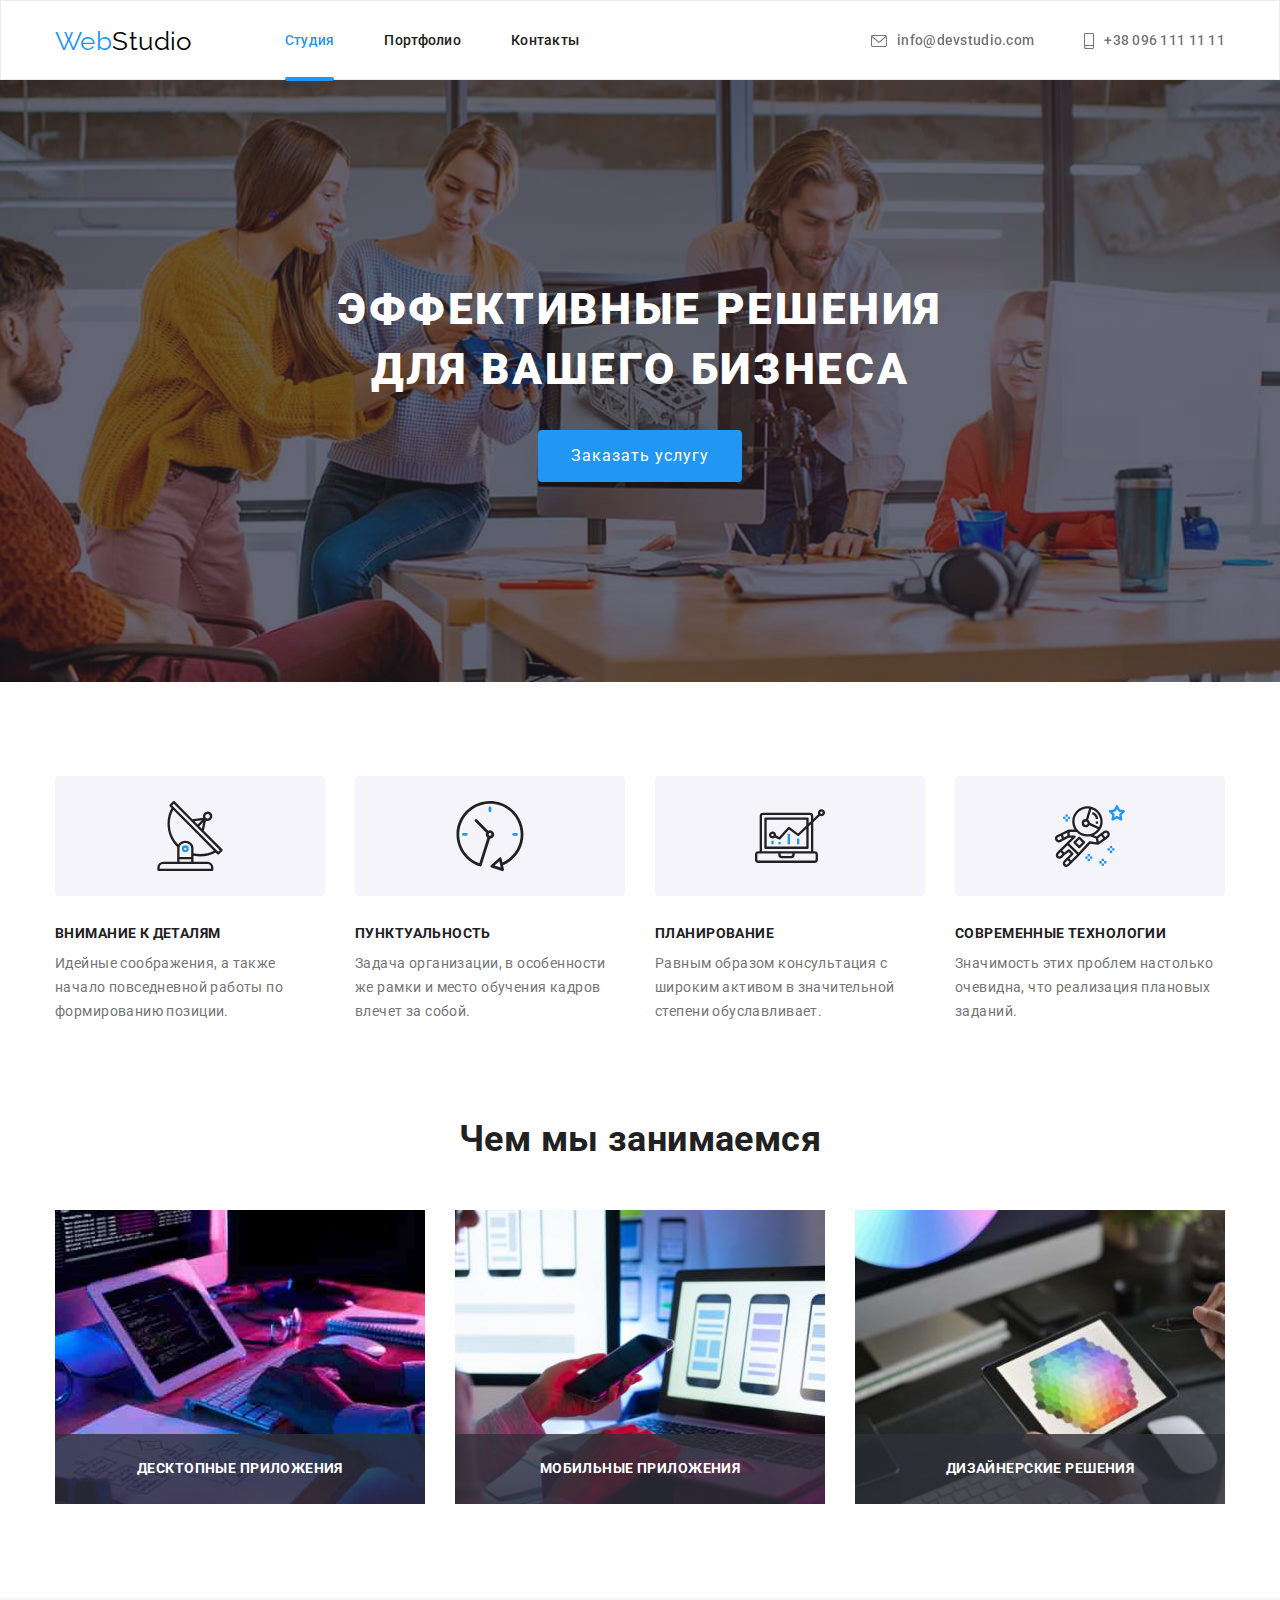
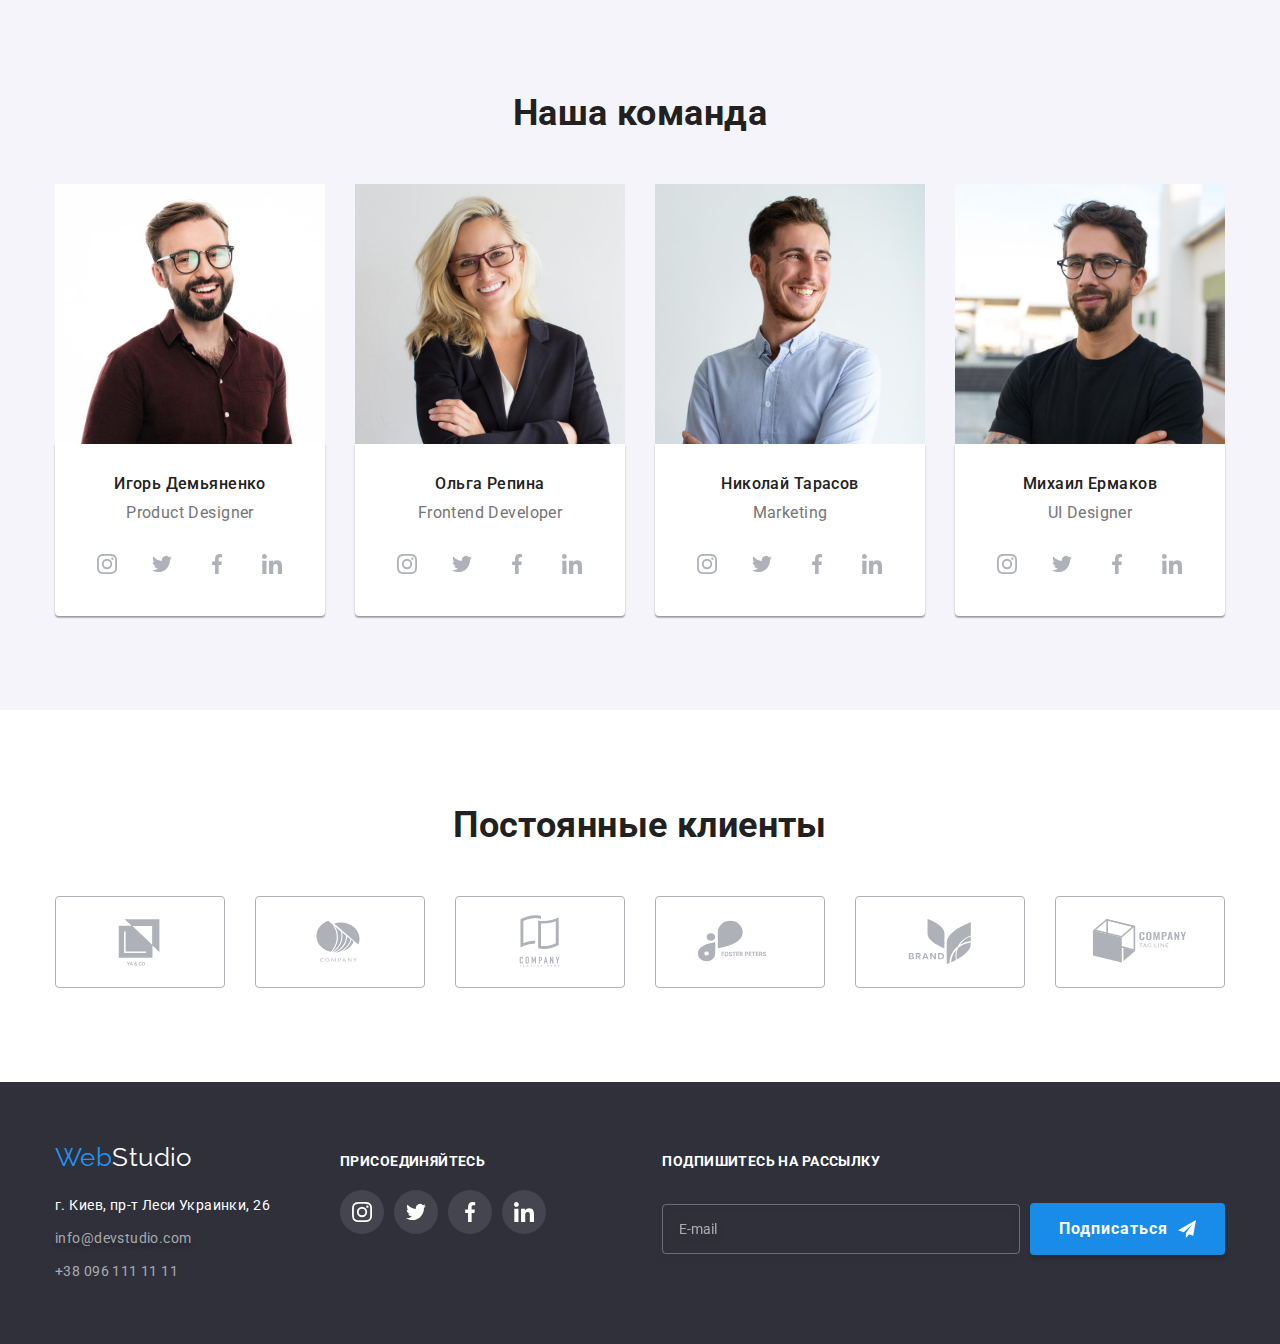
==== index.html @ f0fca298 "Add_project" ====
<!DOCTYPE html>
<html lang="ru">
<head>
  <meta charset="UTF-8">
  <meta http-equiv="X-UA-Compatible" content="IE=edge">
  <meta name="viewport" content="width=device-width, initial-scale=1.0">
  <title>WebStudio</title>
  <link rel="preconnect" href="https://fonts.gstatic.com">
  <link href="https://fonts.googleapis.com/css2?family=Raleway:wght@700&family=Roboto:wght@400;500;700;900&display=swap"
    rel="stylesheet">
  <link rel="stylesheet" href="https://cdnjs.cloudflare.com/ajax/libs/modern-normalize/1.0.0/modern-normalize.min.css">
  <link rel="stylesheet" href="./css/styles.css">
</head>
<body>
  <header class="header">
    <div class="container nav">
      <nav class="main-nav">
        <a href="./index.html" class="logo part-one" lang="en">Web<span class="logo part-two">Studio</span></a>
        <ul class="site-nav">
          <li class="item"><a href="./index.html" class="link current">Студия</a></li>
          <li class="item"><a href="./portfolio.html" class="link">Портфолио</a></li>
          <li class="item"><a href="" class="link">Контакты</a></li>  
        </ul>
      </nav>
      <ul class="contact-header">
        <li class="item"><a href="mailto:info@devstudio.com" class="link " lang="en"><svg class="svg-email">
          <use href="./images/icon.svg#icon-envelope"></use>
        </svg> info@devstudio.com</a></li>
        <li class="item"><a href="tel:+380961111111" class="link "> <svg class="svg-tell">
          <use href="./images/icon.svg#icon-smartphone"></use>
        </svg>+38 096 111 11 11</a></li>
      </ul>
    </div>
  </header>
  <main>
    <!--Banner-->
    <section class="banner">
      <h1 class="banner-title">Эффективные решения <br> для вашего бизнеса</h1>
      <button class="buttun primary" data-modal-open type="button"> Заказать услугу </button>
    </section>
    <div class="backdrop is-hidden" data-modal>
      <div class="modal">
        <button class="buttun close" data-modal-close>
          <span class="hide">Закрыть</span>
          <svg class="svg-buttun">
            <use href="./images/icon.svg#icon-close-black"></use>
          </svg>
        </button>

        <form class="form js-speaker-form">
          <b class="form-title">Оставьте свои данные, мы вам перезвоним</b>
          <label class="form-field" >
            <span class="text-lable">Имя</span>
            <input type="text" name="name" required minlength="2">
            <svg class="svg-human">
              <use href="./images/icon.svg#icon-human-modal"></use>
            </svg>               
          </label>
          <label class="form-field">
            <span class="text-lable">Телефон</span>
            <input type="tel" name="tel" required pattern="[0-9]{3}-[0-9]{3}-[0-9]{2}-[0-9]{2}" title="067-000-00-00" >
            <svg class="svg-phone">
              <use href="./images/icon.svg#icon-phone-modal"></use>
            </svg>             
          </label>
          <label class="form-field">
            <span class="text-lable">Почта</span> 
            <input type="email" name="email" required>
            <svg class="svg-mail">
              <use href="./images/icon.svg#icon-mail-modal"></use>
            </svg>            
          </label>
          <label class="form-field ">
            <span class="text-lable">Комментарий</span> 
            <textarea name="feedback" placeholder="Введите текст"></textarea>          
          </label>
          <label class="checkbox-agreement-conditions" >
            <input class="checkbox" type="checkbox" name="agreement-conditions" value="I agree" required>
            <svg class="icon-check">
              <use href="./images/icon.svg#icon-check"></use>
            </svg>
            <span class="text">Соглашаюсь с рассылкой и принимаю <a href="" class="checkbox-link">Условия договора</a></span> 
            
          </label>
  

          <button class="buttun submit" type="submit">Отправить</button>
        </form>
      </div>
    </div>
    <!--particular qualities-->
    <section class="section">
      <div class="container">
        <h2 class="section-title hide"> Особенности </h2>
        <ul class="qualities-list">
          <li class="item">
            <div class="icon-svg"><svg class="svg-qualities">
              <use href="./images/icon.svg#icon-antenna"></use>
              </svg>
            </div>
            <h3 class="title">Внимание к деталям</h3>
            <p> Идейные соображения, а также начало повседневной работы по формированию позиции.</p>
          </li> 
          <li class="item">
            <div class="icon-svg">
              <svg class="svg-qualities">
              <use href="./images/icon.svg#icon-clock"></use>
              </svg>
            </div>
            <h3 class="title">Пунктуальность</h3>
            <p> Задача организации, в особенности же рамки и место обучения кадров влечет за собой.</p>
          </li>
          <li class="item">
            <div class="icon-svg">
              <svg class="svg-qualities">
              <use href="./images/icon.svg#icon-diagram"></use>
              </svg>
            </div>
            <h3 class="title">Планирование</h3>
            <p> Равным образом консультация с широким активом в значительной степени обуславливает.</p>
          </li>
          <li class="item">
            <div class="icon-svg">
              <svg class="svg-qualities">
              <use href="./images/icon.svg#icon-astronaut"></use>
              </svg>
            </div>
            <h3 class="title">Современные технологии</h3>
            <p> Значимость этих проблем настолько очевидна, что реализация плановых заданий.</p>
          </li>
        </ul> 
      </div>
    </section>
    <!--What are we doing-->
    <section class="section doing">
      <div class="container">
        <h2 class="section-title">Чем мы занимаемся</h2>
        <ul class="doing-list">
          <li class="item"> 
            <div class="product-thumb">
              <img class="card-image no-gap" src="./images/leptop.jpg" alt="ноутбук" width="370" height="294"> 
              <div class="box">
                <h3 class="title">Десктопные приложения</h3>
              </div>              
            </div>
          </li>
          <li class="item">
            <div class="product-thumb">
              <img class="card-image no-gap" src="./images/phone.jpg" alt="телефон" width="370" height="294">
              <div class="box">
                <h3 class="title">Мобильные приложения</h3>
              </div>              
            </div>
          </li>
          <li class="item">
            <div class="product-thumb">
              <img class="card-image no-gap" src="./images/tablet.jpg" alt="планшет" width="370" height="294">
              <div class="box">
                <h3 class="title">Дизайнерские решения</h3>
              </div>               
            </div>
          </li>
        </ul>
      </div>
    </section>
    <!--Team-->
    <section class="section team">
      <div class="container">
        <h2 class="section-title">Наша команда</h2>
        <ul class="team-list">
          <li class="item">
            <img class="card-image no-gap" src="./images/product.jpg" alt="Дизайнер_продуктов" width="270" height="260" >
            <div class="content-team">
              <h3 class="title name">Игорь Демьяненко</h3>  
              <p class="text" lang="en"> Product Designer </p>
              <ul class="social-network-list">
                <li class="item"><a href="" class="link-instagram" target="_blank" rel="noreferrer noopener"><svg
                      class="svg-social-network">
                      <use href="./images/icon.svg#icon-instagram"></use>
                    </svg><span class="hide" lang="en">Instagram</span></a></li>
                <li class="item"><a href="" class="link-twitter" target="_blank" rel="noreferrer noopener"><svg
                      class="svg-social-network">
                      <use href="./images/icon.svg#icon-twitter"></use>
                    </svg> <span class="hide" lang="en">Twitter</span></a></li>
                <li class="item"><a href="" class="link-facebook" target="_blank" rel="noreferrer noopener"><svg
                      class="svg-social-network">
                      <use href="./images/icon.svg#icon-facebook"></use>
                    </svg> <span class="hide" lang="en">Facebook</span></a></li>
                <li class="item"><a href="" class="link-linkedin" target="_blank" rel="noreferrer noopener"><svg
                      class="svg-social-network">
                      <use href="./images/icon.svg#icon-linkedin"></use>
                    </svg> <span class="hide" lang="en">Linkedin</span></a></li>
              </ul>
            </div>
          
          </li>
          <li class="item">
            <img class="card-image no-gap" src="./images/frontend.jpg" alt="Фронтенд-разработчик" width="270" height="260">
            <div class="content-team">
              <h3 class="title name">Ольга Репина</h3>
              <p class="text" lang="en"> Frontend Developer </p>
              <ul class="social-network-list">
                <li class="item"><a href="" class="link-instagram" target="_blank" rel="noreferrer noopener"><svg
                      class="svg-social-network">
                      <use href="./images/icon.svg#icon-instagram"></use>
                    </svg><span class="hide" lang="en">Instagram</span></a></li>
                <li class="item"><a href="" class="link-twitter" target="_blank" rel="noreferrer noopener"><svg
                      class="svg-social-network">
                      <use href="./images/icon.svg#icon-twitter"></use>
                    </svg> <span class="hide" lang="en">Twitter</span></a></li>
                <li class="item"><a href="" class="link-facebook" target="_blank" rel="noreferrer noopener"><svg
                      class="svg-social-network">
                      <use href="./images/icon.svg#icon-facebook"></use>
                    </svg> <span class="hide" lang="en">Facebook</span></a></li>
                <li class="item"><a href="" class="link-linkedin" target="_blank" rel="noreferrer noopener"><svg
                      class="svg-social-network">
                      <use href="./images/icon.svg#icon-linkedin"></use>
                    </svg> <span class="hide" lang="en">Linkedin</span></a></li>
              </ul>
            </div>
          </li>
          <li class="item">
            <img class="card-image no-gap" src="./images/marketing.jpg" alt="Маркетолог" width="270" height="260">
            <div class="content-team">
              <h3 class="title name">Николай Тарасов</h3>
              <p class="text" lang="en"> Marketing </p>
              <ul class="social-network-list">
                <li class="item"><a href="" class="link-instagram" target="_blank" rel="noreferrer noopener"><svg
                      class="svg-social-network">
                      <use href="./images/icon.svg#icon-instagram"></use>
                    </svg><span class="hide" lang="en">Instagram</span></a></li>
                <li class="item"><a href="" class="link-twitter" target="_blank" rel="noreferrer noopener"><svg
                      class="svg-social-network">
                      <use href="./images/icon.svg#icon-twitter"></use>
                    </svg> <span class="hide" lang="en">Twitter</span></a></li>
                <li class="item"><a href="" class="link-facebook" target="_blank" rel="noreferrer noopener"><svg
                      class="svg-social-network">
                      <use href="./images/icon.svg#icon-facebook"></use>
                    </svg> <span class="hide" lang="en">Facebook</span></a></li>
                <li class="item"><a href="" class="link-linkedin" target="_blank" rel="noreferrer noopener"><svg
                      class="svg-social-network">
                      <use href="./images/icon.svg#icon-linkedin"></use>
                    </svg> <span class="hide" lang="en">Linkedin</span></a></li>
              </ul>
            </div>
          </li>
          <li class="item">
            <img class="card-image no-gap" src="./images/designer.jpg" alt="Дизайнер_пользовательского_интерфейса" width="270" height="260">
            <div class="content-team">
              <h3 class="title name">Михаил Ермаков</h3>
              <p class="text" lang="en"> UI Designer </p>
              <ul class="social-network-list">
                <li class="item"><a href="" class="link-instagram" target="_blank" rel="noreferrer noopener"><svg
                      class="svg-social-network">
                      <use href="./images/icon.svg#icon-instagram"></use>
                    </svg><span class="hide" lang="en">Instagram</span></a></li>
                <li class="item"><a href="" class="link-twitter" target="_blank" rel="noreferrer noopener"><svg
                      class="svg-social-network">
                      <use href="./images/icon.svg#icon-twitter"></use>
                    </svg> <span class="hide" lang="en">Twitter</span></a></li>
                <li class="item"><a href="" class="link-facebook" target="_blank" rel="noreferrer noopener"><svg
                      class="svg-social-network">
                      <use href="./images/icon.svg#icon-facebook"></use>
                    </svg> <span class="hide" lang="en">Facebook</span></a></li>
                <li class="item"><a href="" class="link-linkedin" target="_blank" rel="noreferrer noopener"><svg
                      class="svg-social-network">
                      <use href="./images/icon.svg#icon-linkedin"></use>
                    </svg> <span class="hide" lang="en">Linkedin</span></a></li>
              </ul>
            </div>
          </li>
        </ul>
      </div>
    </section>
    <!--Regular customers-->
    <section class="regular-customers">
      <div class="container">
        <h2 class="section-title">Постоянные клиенты</h2>
        <ul class="regular-customers-list">
          <li class="item"><a href="" class="link-company"><svg class="svg-company" >
            <use href="./images/icon.svg#icon-yaco">
            </use></svg></a></li>
          <li class="item"><a href="" class="link-company"><svg class="svg-company">
            <use href="./images/icon.svg#icon-company"></use>
          </svg></a></li>
          <li class="item"><a href="" class="link-company"><svg class="svg-company">
            <use href="./images/icon.svg#icon-company_tag_line_here"></use>
          </svg></a></li>
          <li class="item"><a href="" class="link-company"><svg class="svg-company">
            <use href="./images/icon.svg#icon-foster_peters"></use>
          </svg></a></li>
          <li class="item"><a href="" class="link-company"><svg class="svg-company">
            <use href="./images/icon.svg#icon-brand"></use>
          </svg></a></li>
          <li class="item"><a href="" class="link-company"><svg class="svg-company">
            <use href="./images/icon.svg#icon-company_tag_line"></use>
          </svg></a></li>
        </ul>
      </div>
    </section>
  </main>
  <footer>
    <div class="container footer">
      <div>
        <a href="./index.html" class="logo part-one footer" lang="en">Web<span class="logo part-three">Studio</span></a>
        <address class="address">
          <p class="location">г. Киев, пр-т Леси Украинки, 26</p>
          <ul class="contact-footer">
            <li class="item"><a href="mailto:info@devstudio.com" class="link mail" lang="en">info@devstudio.com</a></li>
            <li class="item"><a href="tel:+380961111111" class="link">+38 096 111 11 11</a></li>
          </ul>
        </address>
      </div>
      <div class="social-network-footer">
        <h2 class="social-titel">Присоединяйтесь</h2>
        <ul class="social-network-list">
          <li class="item"><a href="" class="link-instagram" target="_blank" rel="noreferrer noopener"><svg
                class="svg-social-network">
                <use href="./images/icon.svg#icon-instagram"></use>
              </svg><span class="hide" lang="en">Instagram</span></a></li>
          <li class="item"><a href="" class="link-twitter" target="_blank" rel="noreferrer noopener"><svg
                class="svg-social-network">
                <use href="./images/icon.svg#icon-twitter"></use>
              </svg> <span class="hide" lang="en">Twitter</span></a></li>
          <li class="item"><a href="" class="link-facebook" target="_blank" rel="noreferrer noopener"><svg
                class="svg-social-network">
                <use href="./images/icon.svg#icon-facebook"></use>
              </svg> <span class="hide" lang="en">Facebook</span></a></li>
          <li class="item"><a href="" class="link-linkedin" target="_blank" rel="noreferrer noopener"><svg
                class="svg-social-network">
                <use href="./images/icon.svg#icon-linkedin"></use>
              </svg> <span class="hide" lang="en">Linkedin</span></a></li>
        </ul>
      </div>
      <form class="form-footer js-speaker-form">
        <b class="form-text">Подпишитесь на рассылку</b>
        <div class="grup">
          <label class="form-field">
            <input type="email" name="email" placeholder="E-mail" required>
          </label>
          <button class="buttun submit" type="submit">Подписаться
            <svg class="svg-send">
              <use href="./images/icon.svg#icon-send"></use>
            </svg>
          </button>
        </div>
      </form>
      
    </div>
  </footer>
  <!--Auto height header -->
  <script>
    const { height : HeaderHeight } = document
     .querySelector(".header")
     .getBoundingClientRect();
    
    document.body.style.paddingTop= `${HeaderHeight}px`;
      
  </script>
  <script src="./js/modal.js"></script>
  <script>
    (() => {
      document.querySelectorAll('.js-speaker-form').forEach(elem =>
        elem.addEventListener('submit', e => {
          e.preventDefault();
          new FormData(e.currentTarget).forEach((value, name) =>
            console.log(`${name}: ${value}`),
          );
        }),
      );
    })();
  </script>
</body>
</html>
---- css/styles.css ----
/* Цвет основного текста #757575 */
/* Вторичный цвет текста #212121 */
/* Вторичный цвет футера текста #FFFFFF*/
/* Цвет логотипа  #2196F3 ,#000000*/
/* Акцент #2196F3 */
/* Основной цвет фона #757575 */
/* Вторичный цвет фона #F5F4FA */
/* Цвет фона банер и футер #2F303A */

:root {
  --primary-text-color: #757575;
  --tiile-text-color: #212121;
  --accent-color: #2196f3;
  --accent-secondary-color: #188ce8;
  --primary-background-color: #ffffff;
  --secondary-background-color: #2f303a;
  --third-background-color: #f5f4fa;
  --logo-color: #000000;
  --contact-text-footer-color: rgba(255, 255, 255, 0.6);
}

body {
  margin: 0;
  background-color: var(--primary-background-color);
  color: var(--primary-text-color);
  font-family: Roboto, sans-serif;
  font-size: 14px;
  line-height: 1.71;
  letter-spacing: 0.03em;
}
/*========Reset==========*/
ul {
  margin: 0;
  padding: 0;
  list-style: none;
}

h1,
h2,
h3,
p {
  margin-top: 0;
  margin-bottom: 0;
}
h1,
h2,
h3 {
  font-size: 14px;
}

/*=======End Reset=======*/
/*======Global class======*/
.container {
  margin-left: auto;
  margin-right: auto;
  padding-left: 15px;
  padding-right: 15px;
  width: 1200px;
}
.title {
  margin-bottom: 10px;
}
.section {
  padding-top: 94px;
  padding-bottom: 94px;
}
.hide-banner,
.section-title.hide,
.social-network-list .hide,
.backdrop .hide {
  position: absolute;
  width: 1px;
  height: 1px;
  margin: -1px;
  border: 0;
  padding: 0;
  white-space: nowrap;
  clip-path: inset(100%);
  clip: rect(0 0 0 0);
  overflow: hidden;
}

/*======buttun==========*/
.buttun {
  cursor: pointer;
  font-size: 16px;
  border-radius: 4px;
  border: 1px solid transparent;

  transition: background-color 250ms cubic-bezier(0.4, 0, 0.2, 1),
    color 250ms cubic-bezier(0.4, 0, 0.2, 1),
    box-shadow 250ms cubic-bezier(0.4, 0, 0.2, 1);
}
.buttun.primary {
  display: inline-block;

  color: var(--primary-background-color);
  background-color: var(--accent-color);
  line-height: 1.88;

  letter-spacing: 0.06em;
  padding: 10px 32px;
  text-align: center;
}
.buttun.secondary {
  display: inline-block;
  color: var(--tiile-text-color);
  background-color: var(--third-background-color);
  font-weight: 500;
  line-height: 1.63;
  padding: 6px 22px;
  min-width: 73px;
  min-height: 38px;
  text-align: center;
}
.buttun.primary:hover,
.buttun.primary:focus {
  background-color: var(--accent-secondary-color);
}
.buttun.secondary:hover,
.buttun.secondary:focus {
  color: var(--primary-background-color);
  background-color: var(--accent-color);
  box-shadow: 0px 3px 1px rgba(0, 0, 0, 0.1), 0px 1px 2px rgba(0, 0, 0, 0.08),
    0px 2px 2px rgba(0, 0, 0, 0.12);
  border-radius: 4px;
}
/*====== END Global class======*/
/*=======Header============*/
/*=======Logo==============*/
.header {
  position: fixed;
  top: 0;
  left: 0;

  width: 100%;
  height: 80px;

  background-color: var(--primary-background-color);
  border: 1px solid #ececec;
  z-index: 2;
}

.logo {
  font-family: Raleway, sans-serif;
  font-size: 26px;
  line-height: 1.19;
  text-decoration: none;
}
.logo.part-one {
  color: var(--accent-color);
}
.logo.part-two {
  color: var(--logo-color);
}
.container.nav,
.main-nav {
  display: flex;
  align-items: center;
}

/*=======Site nav=======*/
.site-nav {
  display: flex;
  margin-left: 93px;
}
.site-nav .link {
  display: block;
  padding-top: 32px;
  padding-bottom: 32px;

  color: var(--tiile-text-color);

  font-weight: 500;
  line-height: 1.14;
  letter-spacing: 0.02em;
  text-decoration: none;

  transition: color 250ms cubic-bezier(0.4, 0, 0.2, 1);
}
.site-nav .link:hover,
.site-nav .link:focus {
  color: var(--accent-color);
}
.site-nav .link.current {
  position: relative;
  color: var(--accent-color);
}
.site-nav .link.current::after {
  position: absolute;
  bottom: 0;
  left: 0;

  display: block;
  content: '';
  height: 4px;
  width: 100%;
  margin-top: 28px;
  background: #2196f3;
  border-radius: 2px;
}
.contact-header .item + .item,
.site-nav .item + .item {
  margin-left: 50px;
}

/*======contact==========*/
.contact-header {
  display: flex;
  margin-left: auto;
}

.contact-header .link {
  display: flex;
  align-items: center;
  padding-top: 32px;
  padding-bottom: 32px;

  color: var(--primary-text-color);

  font-weight: 500;
  line-height: 1.14;
  letter-spacing: 0.02em;
  text-decoration: none;

  transition: color 250ms cubic-bezier(0.4, 0, 0.2, 1);
}
.contact-footer .link {
  color: var(--contact-text-footer-color);
  line-height: 1.71;
  text-decoration: none;
}
.contact-footer .link.mail {
  text-shadow: 0px 4px 4px rgba(0, 0, 0, 0.25);
}

.contact-header .link:hover,
.contact-header .link:focus {
  color: var(--accent-color);
}
.contact-header .item.email,
.contact-header .item.tell {
  display: flex;
  align-items: center;
}
.contact-header .svg-email {
  width: 16px;
  height: 12px;
  margin-right: 10px;
  fill: currentColor;
}
.contact-header .svg-tell {
  width: 10px;
  height: 16px;
  margin-right: 10px;
  fill: currentColor;
}

/*======= END Header============*/
/*========Main===========*/
/*========Banner=========*/
.banner {
  max-width: 1600px;
  margin-left: auto;
  margin-right: auto;
  background-color: var(--secondary-background-color);
  background-image: linear-gradient(
      to right,
      rgba(47, 48, 58, 0.4),
      rgba(47, 48, 58, 0.4)
    ),
    url(../images/baner.jpg);
  background-repeat: no-repeat;
  background-position: center;
  background-size: cover;
  text-align: center;
  padding: 200px 0;
}
.banner-title {
  margin-bottom: 30px;
  color: var(--primary-background-color);
  font-weight: 900;
  font-size: 44px;
  line-height: 1.36;
  letter-spacing: 0.06em;
  text-transform: uppercase;
}
.section-title,
.hide-banner {
  margin-bottom: 50px;
  color: var(--tiile-text-color);
  font-size: 36px;
  line-height: 1.17;
  text-align: center;
}

/*======particular qualities======*/
.qualities-list,
.doing-list,
.team-list {
  display: flex;
}
.qualities-list .item + .item,
.doing-list .item + .item,
.team-list .item + .item {
  margin-left: 30px;
}
.qualities-list .item,
.team-list .item {
  width: 270px;
}
.qualities-list .title {
  color: var(--tiile-text-color);
  line-height: 1.14;
  text-transform: uppercase;
}
.icon-svg {
  display: flex;
  align-items: center;
  justify-content: center;
  height: 120px;
  background-color: #f5f4fa;
  border-radius: 4px;
  margin-bottom: 30px;
}
.qualities-list .svg-qualities {
  width: 70px;
  height: 70px;
}
/*========What are we doing========*/
.section.doing {
  padding-top: 0;
  padding-bottom: 94px;
}
.card-image.no-gap {
  display: block;
}
.doing-list .item {
  width: 370px;
}
.doing-list .product-thumb {
  position: relative;
}
.section.doing .box {
  position: absolute;
  bottom: 0;
  right: 0;

  display: flex;
  align-items: center;
  justify-content: center;
  text-align: center;
  width: 370px;
  height: 70px;

  background: rgba(47, 48, 58, 0.8);
}
.section.doing .title {
  color: var(--primary-background-color);
  line-height: 1.14;
  text-transform: uppercase;
  margin: 0;
}
/*========Team=========*/
.section.team {
  text-align: center;
  background-color: var(--third-background-color);
}
.content-team {
  padding: 30px;
  background-color: var(--primary-background-color);
  box-shadow: 0px 1px 3px rgba(0, 0, 0, 0.12), 0px 1px 1px rgba(0, 0, 0, 0.14),
    0px 2px 1px rgba(0, 0, 0, 0.2);
  border-radius: 0px 0px 4px 4px;
}
.team-list .title {
  color: var(--tiile-text-color);
  font-weight: 500;
}
.team-list .text,
.team-list .title {
  font-size: 16px;
  line-height: 1.19;
}
.content-team .svg-social-network {
  height: 20px;
  width: 20px;
  fill: currentColor;
}
.content-team .link-instagram,
.content-team .link-twitter,
.content-team .link-facebook,
.content-team .link-linkedin {
  color: #afb1b8;
  background-color: transparent;

  transition: color 250ms cubic-bezier(0.4, 0, 0.2, 1),
    background-color 250ms cubic-bezier(0.4, 0, 0.2, 1);
}
.content-team .link-instagram:hover,
.content-team .link-twitter:hover,
.content-team .link-facebook:hover,
.content-team .link-linkedin:hover,
.content-team .link-instagram:focus,
.content-team .link-twitter:focus,
.content-team .link-facebook:focus,
.content-team .link-linkedin:focus {
  color: var(--primary-background-color);
  background-color: var(--accent-color);
}
/*=========Regular customers======*/
.regular-customers {
  padding: 94px 0;
}
.regular-customers-list {
  display: flex;
}

.regular-customers-list .svg-company {
  width: 106px;
  height: 60px;
  fill: currentColor;
}

.regular-customers-list .link-company {
  display: flex;
  align-items: center;
  justify-content: center;
  width: 170px;
  height: 92px;
  border: 1px solid #afb1b8;
  border-radius: 4px;
  color: #afb1b8;

  transition: color 250ms cubic-bezier(0.4, 0, 0.2, 1),
    border 250ms cubic-bezier(0.4, 0, 0.2, 1);
}
.regular-customers-list .link-company:hover,
.regular-customers-list .link-company:focus {
  border: 1px solid var(--accent-color);
  color: var(--accent-color);
}
.regular-customers-list .item + .item {
  margin-left: 30px;
}

/*========Portfolio========*/
.section.portfolio {
  padding-top: 88px;
  padding-bottom: 100px;
}
.filter-list {
  display: flex;
  justify-content: center;
  margin-bottom: 34px;
}
.filter-list .item + .item {
  margin-left: 8px;
}
.portfolio-list {
  display: flex;
  flex-wrap: wrap;
}
.portfolio-list .item {
  flex-basis: calc((100% - 60px) / 3);
  margin-right: 30px;
  margin-bottom: 30px;
  background: var(--primary-background-color);
}
.portfolio-list .item:nth-child(3n) {
  margin-right: 0;
}
.portfolio-list .item:nth-last-child(-n + 3) {
  margin-bottom: 0;
}
.portfolio-list .item-link {
  display: block;
  text-decoration: none;

  transition: box-shadow 250ms cubic-bezier(0.4, 0, 0.2, 1);
}
.portfolio-list .item-link:hover,
.portfolio-list .item-link:focus {
  box-shadow: 0px 1px 1px rgba(0, 0, 0, 0.12), 0px 4px 4px rgba(0, 0, 0, 0.06),
    1px 4px 6px rgba(0, 0, 0, 0.16);
}
.content-portfolio {
  padding: 20px 24px;
  border-right-width: 1px;
  border-right-style: solid;
  border-right-color: #eeeeee;
  border-left-width: 1px;
  border-left-style: solid;
  border-left-color: #eeeeee;
  border-bottom-width: 1px;
  border-bottom-style: solid;
  border-bottom-color: #eeeeee;
}
.portfolio-list .title {
  margin: 0 0 4px 0;
  color: var(--tiile-text-color);
  font-size: 18px;
  line-height: 2;
  letter-spacing: 0.06em;
  border-right-width: 1px;
}
.portfolio-list .text {
  font-size: 16px;
  line-height: 1.88;
  border-right-width: 1px;
  color: var(--primary-text-color);
}
.section.portfolio .product-thumb {
  position: relative;
  overflow: hidden;
}
.product-overlay {
  position: absolute;
  top: 0;
  left: 0;
  transform: translateY(294px);

  width: 100%;
  height: 100%;
  padding: 63px 24px;
  font-size: 18px;
  line-height: 1.55;

  color: var(--primary-background-color);
  background-color: rgba(33, 150, 243, 0.9);
  opacity: 0;
  transition: transform 250ms cubic-bezier(0.4, 0, 0.2, 1);
}
.item-link:hover .product-overlay,
.item-link:focus .product-overlay {
  transform: translateY(0);
  opacity: 1;
}
/*======== END Main===========*/
/*========Footer==============*/
footer {
  background-color: var(--secondary-background-color);
  padding-top: 60px;
  padding-bottom: 60px;
}
.container.footer {
  display: flex;
  align-items: baseline;
}
.address {
  margin-top: 20px;
  font-style: normal;
}
.logo.part-three {
  color: var(--primary-background-color);
}
.location {
  color: var(--primary-background-color);
  line-height: 1.71;
}
.contact-footer .item,
.location {
  margin-bottom: 9px;
  display: block;
}
.contact-footer .item:nth-child(2) {
  margin-bottom: 0;
}
.social-network-footer {
  margin-left: 70px;
}
.social-titel {
  line-height: 1.14;
  text-transform: uppercase;
  color: var(--primary-background-color);
}
.social-network-list {
  display: flex;
  margin-top: 20px;
}
.link-instagram,
.link-twitter,
.link-facebook,
.link-linkedin {
  display: flex;
  align-items: center;
  justify-content: center;
  height: 44px;
  width: 44px;
  border-radius: 50%;
  background-color: rgba(255, 255, 255, 0.1);

  transition: background-color 250ms cubic-bezier(0.4, 0, 0.2, 1);
}
.svg-social-network {
  height: 20px;
  width: 20px;
  fill: var(--primary-background-color);
}
.social-network-list .item + .item {
  margin-left: 10px;
}
.link-instagram:hover,
.link-twitter:hover,
.link-facebook:hover,
.link-linkedin:hover,
.link-instagram:focus,
.link-twitter:focus,
.link-facebook:focus,
.link-linkedin:focus {
  background-color: var(--accent-color);
}
.footer .form-footer {
  margin-left: auto;
}
.footer .form-text {
  line-height: 1.142;
  text-transform: uppercase;

  color: var(--primary-background-color);
}
.footer .grup {
  display: flex;
  align-items: baseline;
  margin-top: 20px;
}
.form-footer .form-field input {
  width: 358px;
  height: 50px;
  padding: 15px 0 15px 16px;

  line-height: 1.25;
  color: rgba(255, 255, 255, 0.6);

  background-color: inherit;
  border: 1px solid rgba(255, 255, 255, 0.3);
  filter: drop-shadow(0px 4px 4px rgba(0, 0, 0, 0.15));
  border-radius: 4px;

  transition: border 250ms cubic-bezier(0.4, 0, 0.2, 1);
}

.form-footer .form-field input::placeholder {
  line-height: 1.25;
  color: rgba(255, 255, 255, 0.6);
}
.footer .grup .buttun.submit {
  display: flex;
  align-items: center;
  text-align: center;

  padding: 10px 28px;
  margin-left: 10px;
}
.footer .svg-send {
  width: 18px;
  height: 18px;
  margin-left: 10px;
}

/*========END Footer==============*/

/*========Backdrop=========*/
.backdrop {
  position: fixed;
  top: 0;
  left: 0;

  width: 100%;
  height: 100%;
  background-color: rgba(0, 0, 0, 0.2);

  z-index: 3;

  transform: scale(1);
  transition: opacity 250ms cubic-bezier(0.4, 0, 0.2, 1),
    transform 250ms cubic-bezier(0.4, 0, 0.2, 1);
}
.backdrop.is-hidden {
  opacity: 0;
  pointer-events: none;

  transform: scale(0);
  transition: opacity 250ms cubic-bezier(0.4, 0, 0.2, 1),
    transform 250ms cubic-bezier(0.4, 0, 0.2, 1);
}
.modal {
  position: absolute;
  left: 50%;
  top: 50%;
  transform: translate(-50%, -50%);

  width: 528px;
  padding: 40px;
  background: var(--primary-background-color);
  box-shadow: 0px 1px 3px rgba(0, 0, 0, 0.12), 0px 1px 1px rgba(0, 0, 0, 0.14),
    0px 2px 1px rgba(0, 0, 0, 0.2);
  border-radius: 4px;
}
.buttun.close {
  position: absolute;
  right: 8px;
  top: 8px;

  display: flex;
  align-items: center;
  justify-content: center;

  height: 30px;
  width: 30px;
  padding: 0;

  border-radius: 50%;
  background: #ffffff;
  border: 1px solid rgba(0, 0, 0, 0.1);
  color: #000000;

  transition: color 250ms cubic-bezier(0.4, 0, 0.2, 1);
}
.backdrop .svg-buttun {
  width: 18px;
  height: 18px;
  fill: currentColor;
}
.buttun.close:hover,
.buttun.close:focus {
  color: var(--accent-color);
}
/*=====Form=======*/
.form {
  width: 448px;
  margin: 0 auto 0 auto;
  text-align: center;
}
textarea {
  width: 100%;
  height: 120px;
  padding: 12px 16px;
  resize: none;
  border: 1px solid rgba(33, 33, 33, 0.2);
  border-radius: 4px;

  transition: border 250ms cubic-bezier(0.4, 0, 0.2, 1);
}
.form-field {
  display: flex;
  position: relative;
  flex-direction: column;
  margin-top: 10px;
  text-align: left;
}
.form-field input {
  margin: 0;
  padding: 12px 0 12px 42px;
  border: 1px solid rgba(33, 33, 33, 0.2);
  border-radius: 4px;

  transition: border 250ms cubic-bezier(0.4, 0, 0.2, 1);
}
.form-field .text-lable {
  font-size: 12px;
  line-height: 1.16;
  letter-spacing: 0.01em;
  margin-bottom: 4px;
}
.form-field textarea::placeholder {
  line-height: 1.14;
  letter-spacing: 0.01em;
  color: rgba(117, 117, 117, 0.5);
}
.form-title {
  margin-bottom: 12px;
  font-size: 20px;
  line-height: 1.15;
  text-align: center;
  color: var(--tiile-text-color);
}

.checkbox-agreement-conditions {
  display: flex;
  align-items: center;
  justify-content: center;

  margin-top: 20px;
  margin-bottom: 30px;
}
.checkbox-agreement-conditions input[type='checkbox'] {
  -webkit-appearance: none;
  -moz-appearance: none;
  appearance: none;
  position: absolute;
  width: 16px;
  height: 15px;
  bottom: 126px;
  left: 52px;
  /*position: absolute;
  width: 1px;
  height: 1px;
  margin: -1px;
  border: 0;
  padding: 0;
  white-space: nowrap;
  clip-path: inset(100%);
  clip: rect(0 0 0 0);
  overflow: hidden;*/
}
.checkbox-agreement-conditions .text,
.checkbox-agreement-conditions .checkbox-link {
  line-height: 1.71;
}
.checkbox-agreement-conditions .text {
  margin-left: 7px;
}
.checkbox-agreement-conditions .checkbox-link {
  text-decoration-line: underline;
  color: var(--accent-color);
}
.icon-check {
  width: 16px;
  height: 15px;
  border: 2px solid #212121;
  border-radius: 2px;

  transform: scale(0.9);
}
.checkbox:checked + .icon-check {
  border-color: var(--accent-color);
  background-origin: border-box;
  background-color: var(--accent-color);
  box-shadow: 0px 4px 4px rgba(0, 0, 0, 0.25);

  transform: scale(1);
  transition: background-color 250ms cubic-bezier(0.4, 0, 0.2, 1),
    box-shadow 250ms cubic-bezier(0.4, 0, 0.2, 1),
    border-color 250ms cubic-bezier(0.4, 0, 0.2, 1),
    transform 250ms cubic-bezier(0.4, 0, 0.2, 1);
}
/*.checkbox:focus + .icon-check {
  box-shadow: 0px 4px 4px rgba(0, 0, 0, 0.25), 0px 0px 0 2px red;
}
.checkbox:checked:focus + .icon-check {
  box-shadow: 0px 4px 4px rgba(0, 0, 0, 0.25), 0px 0px 0 2px red;
}*/
.form-field .svg-phone,
.form-field .svg-mail,
.form-field .svg-human {
  position: absolute;
  width: 18px;
  height: 18px;
  top: 29px;
  left: 12px;
  fill: #000000;

  transition: fill 250ms cubic-bezier(0.4, 0, 0.2, 1);
}
.form-field input:hover,
.form-field textarea:hover,
.form-field input:focus-within,
.form-field textarea:focus-within {
  outline: var(--accent-color);
  border: 1px solid var(--accent-color);
}

.form-field:focus-within > .svg-phone,
.form-field:hover > .svg-phone,
.form-field:focus-within > .svg-mail,
.form-field:hover > .svg-mail,
.form-field:focus-within > .svg-human,
.form-field:hover > .svg-human {
  fill: var(--accent-color);
}

.buttun.submit {
  display: inline-block;
  padding: 10px 55px 10px 55px;
  font-weight: bold;
  line-height: 1.875;
  letter-spacing: 0.06em;
  color: var(--primary-background-color);
  background: var(--accent-secondary-color);
  box-shadow: 0px 4px 4px rgba(0, 0, 0, 0.15);
}
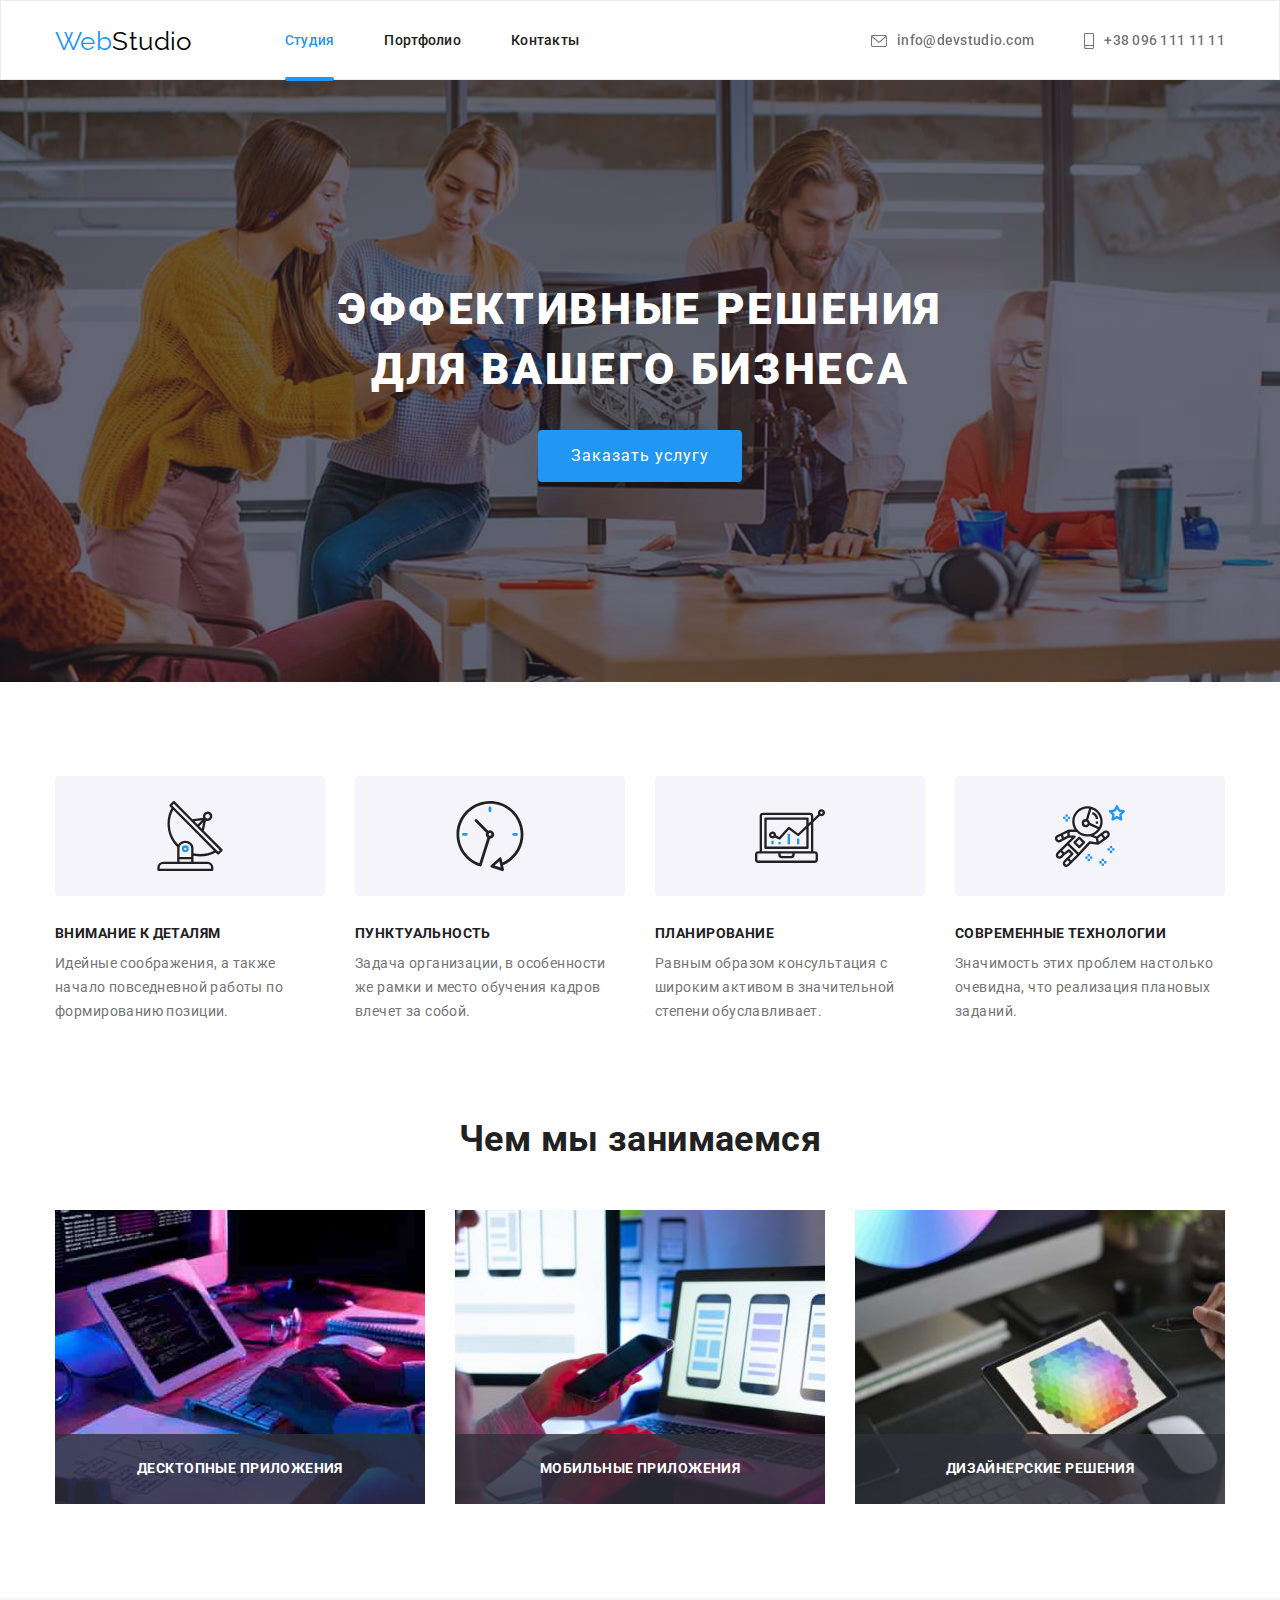
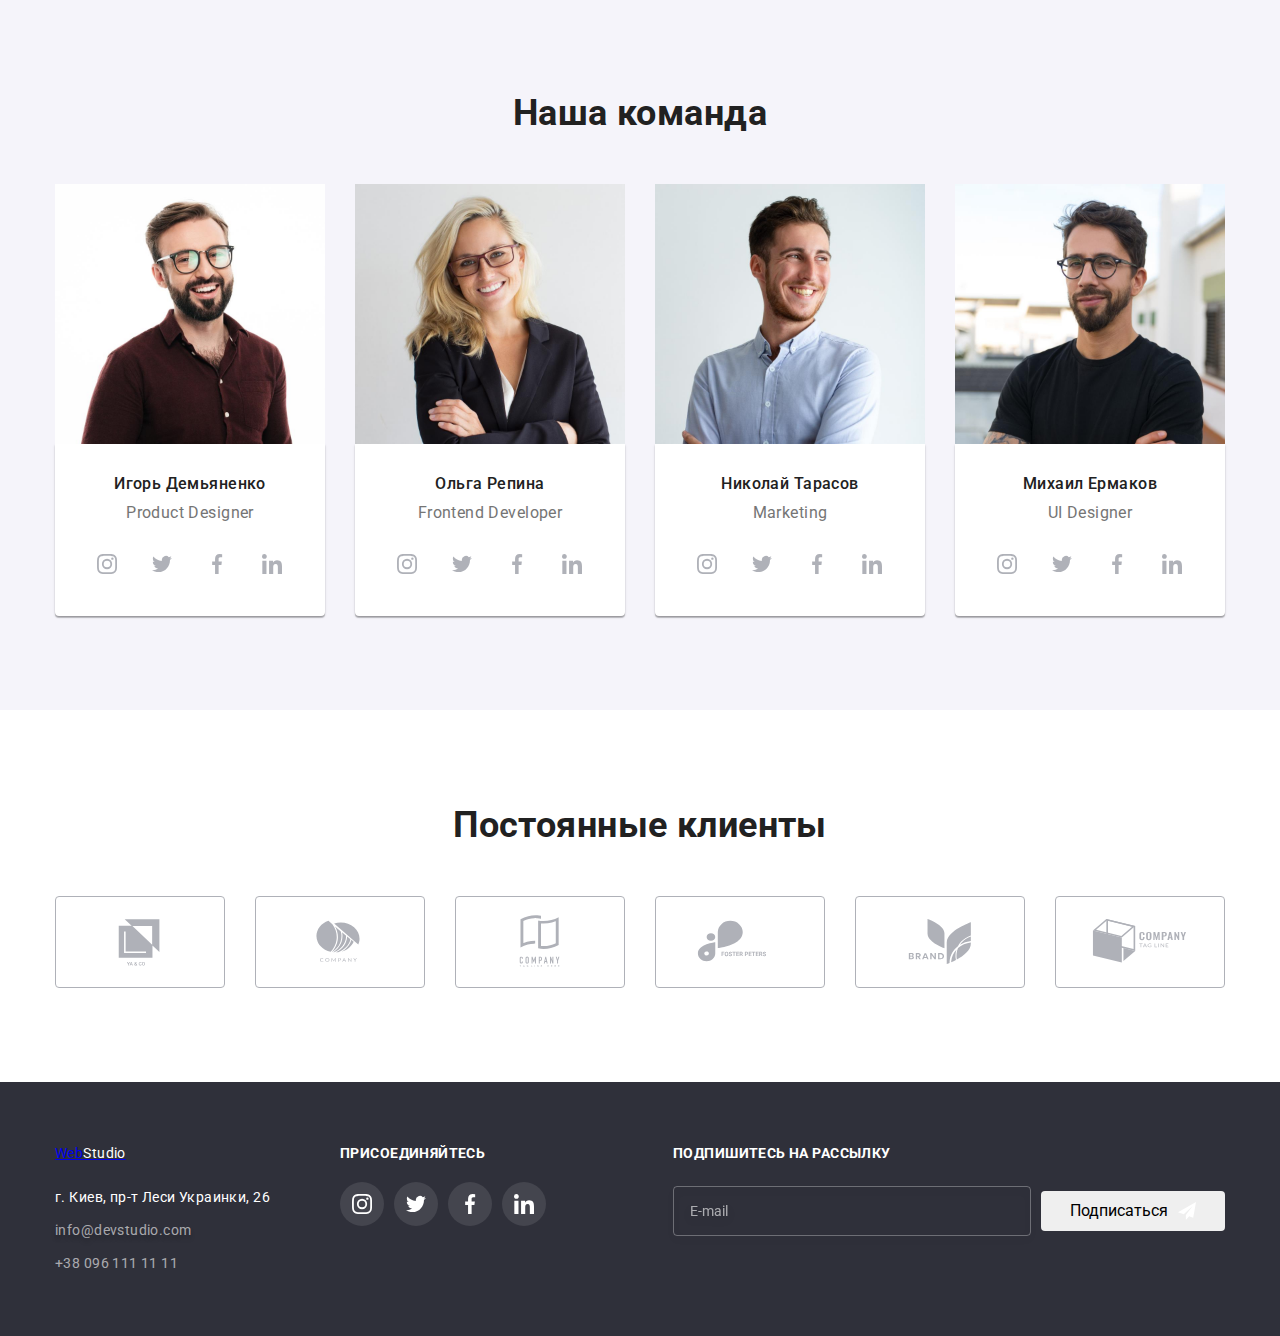
==== commit 2d996670: "+" ====
--- a/index.html
+++ b/index.html
@@ -13,20 +13,20 @@
 </head>
 <body>
   <header class="header">
-    <div class="container nav">
-      <nav class="main-nav">
-        <a href="./index.html" class="logo part-one" lang="en">Web<span class="logo part-two">Studio</span></a>
+    <div class="container container--flex">
+      <nav class="main-nav"> 
+        <a href="./index.html" class="main-nav__logo main-nav__logo--blue" lang="en">Web<span class="main-nav__logo main-nav__logo--black ">Studio</span></a>
         <ul class="site-nav">
-          <li class="item"><a href="./index.html" class="link current">Студия</a></li>
-          <li class="item"><a href="./portfolio.html" class="link">Портфолио</a></li>
-          <li class="item"><a href="" class="link">Контакты</a></li>  
+          <li class="site-nav__item"><a href="./index.html" class="site-nav__link site-nav__link--current">Студия</a></li>
+          <li class="site-nav__item"><a href="./portfolio.html" class="site-nav__link">Портфолио</a></li>
+          <li class="site-nav__item"><a href="" class="site-nav__link">Контакты</a></li>  
         </ul>
       </nav>
       <ul class="contact-header">
-        <li class="item"><a href="mailto:info@devstudio.com" class="link " lang="en"><svg class="svg-email">
+        <li class="contact-header__item"><a href="mailto:info@devstudio.com" class="contact-header__link" lang="en"><svg class="contact-header__svg-email">
           <use href="./images/icon.svg#icon-envelope"></use>
         </svg> info@devstudio.com</a></li>
-        <li class="item"><a href="tel:+380961111111" class="link "> <svg class="svg-tell">
+        <li class="contact-header__item"><a href="tel:+380961111111" class="contact-header__link"> <svg class="contact-header__svg-tell">
           <use href="./images/icon.svg#icon-smartphone"></use>
         </svg>+38 096 111 11 11</a></li>
       </ul>
@@ -34,57 +34,57 @@
   </header>
   <main>
     <!--Banner-->
-    <section class="banner">
-      <h1 class="banner-title">Эффективные решения <br> для вашего бизнеса</h1>
-      <button class="buttun primary" data-modal-open type="button"> Заказать услугу </button>
-    </section>
-    <div class="backdrop is-hidden" data-modal>
+    <section class="hero">
+      <h1 class="hero__title">Эффективные решения <br> для вашего бизнеса</h1>
+      <button class="buttun buttun--primary" data-modal-open type="button"> Заказать услугу </button>
+    </section>
+    <div class="backdrop backdrop--is-hidden" data-modal>
       <div class="modal">
-        <button class="buttun close" data-modal-close>
-          <span class="hide">Закрыть</span>
-          <svg class="svg-buttun">
+        <button class="buttun buttun--close" data-modal-close>
+          <span class="buttun-text--hide">Закрыть</span>
+          <svg class="buttun__svg">
             <use href="./images/icon.svg#icon-close-black"></use>
           </svg>
         </button>
 
         <form class="form js-speaker-form">
-          <b class="form-title">Оставьте свои данные, мы вам перезвоним</b>
-          <label class="form-field" >
-            <span class="text-lable">Имя</span>
-            <input type="text" name="name" required minlength="2">
-            <svg class="svg-human">
+          <b class="form__title">Оставьте свои данные, мы вам перезвоним</b>
+          <label class="form__field" >
+            <span class="form__text-lable">Имя</span>
+            <input type="form__text" name="name" required minlength="2">
+            <svg class="form__svg-human">
               <use href="./images/icon.svg#icon-human-modal"></use>
             </svg>               
           </label>
-          <label class="form-field">
-            <span class="text-lable">Телефон</span>
+          <label class="form__field">
+            <span class="form__text-lable">Телефон</span>
             <input type="tel" name="tel" required pattern="[0-9]{3}-[0-9]{3}-[0-9]{2}-[0-9]{2}" title="067-000-00-00" >
-            <svg class="svg-phone">
+            <svg class="form__svg-phone">
               <use href="./images/icon.svg#icon-phone-modal"></use>
             </svg>             
           </label>
-          <label class="form-field">
-            <span class="text-lable">Почта</span> 
+          <label class="form__field">
+            <span class="form__text-lable">Почта</span> 
             <input type="email" name="email" required>
-            <svg class="svg-mail">
+            <svg class="form__svg-mail">
               <use href="./images/icon.svg#icon-mail-modal"></use>
             </svg>            
           </label>
-          <label class="form-field ">
-            <span class="text-lable">Комментарий</span> 
+          <label class="form__field ">
+            <span class="form__text-lable">Комментарий</span> 
             <textarea name="feedback" placeholder="Введите текст"></textarea>          
           </label>
-          <label class="checkbox-agreement-conditions" >
-            <input class="checkbox" type="checkbox" name="agreement-conditions" value="I agree" required>
-            <svg class="icon-check">
+          <label class="form__checkbox-agreement-conditions" >
+            <input class="form__checkbox" type="checkbox" name="agreement-conditions" value="I agree" required>
+            <svg class="form__icon-check">
               <use href="./images/icon.svg#icon-check"></use>
             </svg>
-            <span class="text">Соглашаюсь с рассылкой и принимаю <a href="" class="checkbox-link">Условия договора</a></span> 
+            <span class="form__text">Соглашаюсь с рассылкой и принимаю <a href="" class="form__checkbox-link">Условия договора</a></span> 
             
           </label>
   
 
-          <button class="buttun submit" type="submit">Отправить</button>
+          <button class="buttun buttun--submit" type="submit">Отправить</button>
         </form>
       </div>
     </div>
--- a/css/styles.css
+++ b/css/styles.css
@@ -67,7 +67,7 @@
 .hide-banner,
 .section-title.hide,
 .social-network-list .hide,
-.backdrop .hide {
+.buttun-text--hide {
   position: absolute;
   width: 1px;
   height: 1px;
@@ -91,7 +91,7 @@
     color 250ms cubic-bezier(0.4, 0, 0.2, 1),
     box-shadow 250ms cubic-bezier(0.4, 0, 0.2, 1);
 }
-.buttun.primary {
+.buttun--primary {
   display: inline-block;
 
   color: var(--primary-background-color);
@@ -141,19 +141,19 @@
   z-index: 2;
 }
 
-.logo {
+.main-nav__logo {
   font-family: Raleway, sans-serif;
   font-size: 26px;
   line-height: 1.19;
   text-decoration: none;
 }
-.logo.part-one {
+.main-nav__logo--blue {
   color: var(--accent-color);
 }
-.logo.part-two {
+.main-nav__logo--black {
   color: var(--logo-color);
 }
-.container.nav,
+.container--flex,
 .main-nav {
   display: flex;
   align-items: center;
@@ -164,7 +164,7 @@
   display: flex;
   margin-left: 93px;
 }
-.site-nav .link {
+.site-nav__link {
   display: block;
   padding-top: 32px;
   padding-bottom: 32px;
@@ -178,15 +178,15 @@
 
   transition: color 250ms cubic-bezier(0.4, 0, 0.2, 1);
 }
-.site-nav .link:hover,
-.site-nav .link:focus {
+.site-nav .site-nav__link:hover,
+.site-nav .site-nav__link:focus {
   color: var(--accent-color);
 }
-.site-nav .link.current {
+.site-nav__link--current {
   position: relative;
   color: var(--accent-color);
 }
-.site-nav .link.current::after {
+.site-nav__link--current::after {
   position: absolute;
   bottom: 0;
   left: 0;
@@ -199,8 +199,8 @@
   background: #2196f3;
   border-radius: 2px;
 }
-.contact-header .item + .item,
-.site-nav .item + .item {
+.contact-header .contact-header__item + .contact-header__item,
+.site-nav__item + .site-nav__item {
   margin-left: 50px;
 }
 
@@ -210,7 +210,7 @@
   margin-left: auto;
 }
 
-.contact-header .link {
+.contact-header__link {
   display: flex;
   align-items: center;
   padding-top: 32px;
@@ -234,22 +234,18 @@
   text-shadow: 0px 4px 4px rgba(0, 0, 0, 0.25);
 }
 
-.contact-header .link:hover,
-.contact-header .link:focus {
+.contact-header .contact-header__link:hover,
+.contact-header .contact-header__link:focus {
   color: var(--accent-color);
 }
-.contact-header .item.email,
-.contact-header .item.tell {
-  display: flex;
-  align-items: center;
-}
-.contact-header .svg-email {
+
+.contact-header__svg-email {
   width: 16px;
   height: 12px;
   margin-right: 10px;
   fill: currentColor;
 }
-.contact-header .svg-tell {
+.contact-header__svg-tell {
   width: 10px;
   height: 16px;
   margin-right: 10px;
@@ -259,7 +255,7 @@
 /*======= END Header============*/
 /*========Main===========*/
 /*========Banner=========*/
-.banner {
+.hero {
   max-width: 1600px;
   margin-left: auto;
   margin-right: auto;
@@ -276,7 +272,7 @@
   text-align: center;
   padding: 200px 0;
 }
-.banner-title {
+.hero__title {
   margin-bottom: 30px;
   color: var(--primary-background-color);
   font-weight: 900;
@@ -676,7 +672,7 @@
   transition: opacity 250ms cubic-bezier(0.4, 0, 0.2, 1),
     transform 250ms cubic-bezier(0.4, 0, 0.2, 1);
 }
-.backdrop.is-hidden {
+.backdrop--is-hidden {
   opacity: 0;
   pointer-events: none;
 
@@ -697,7 +693,7 @@
     0px 2px 1px rgba(0, 0, 0, 0.2);
   border-radius: 4px;
 }
-.buttun.close {
+.buttun--close {
   position: absolute;
   right: 8px;
   top: 8px;
@@ -717,13 +713,13 @@
 
   transition: color 250ms cubic-bezier(0.4, 0, 0.2, 1);
 }
-.backdrop .svg-buttun {
+.buttun__svg {
   width: 18px;
   height: 18px;
   fill: currentColor;
 }
-.buttun.close:hover,
-.buttun.close:focus {
+.buttun--close:hover,
+.buttun--close:focus {
   color: var(--accent-color);
 }
 /*=====Form=======*/
@@ -742,14 +738,14 @@
 
   transition: border 250ms cubic-bezier(0.4, 0, 0.2, 1);
 }
-.form-field {
+.form__field {
   display: flex;
   position: relative;
   flex-direction: column;
   margin-top: 10px;
   text-align: left;
 }
-.form-field input {
+.form__field input {
   margin: 0;
   padding: 12px 0 12px 42px;
   border: 1px solid rgba(33, 33, 33, 0.2);
@@ -757,18 +753,18 @@
 
   transition: border 250ms cubic-bezier(0.4, 0, 0.2, 1);
 }
-.form-field .text-lable {
+.form__text-lable {
   font-size: 12px;
   line-height: 1.16;
   letter-spacing: 0.01em;
   margin-bottom: 4px;
 }
-.form-field textarea::placeholder {
+.form__field textarea::placeholder {
   line-height: 1.14;
   letter-spacing: 0.01em;
   color: rgba(117, 117, 117, 0.5);
 }
-.form-title {
+.form__title {
   margin-bottom: 12px;
   font-size: 20px;
   line-height: 1.15;
@@ -776,7 +772,7 @@
   color: var(--tiile-text-color);
 }
 
-.checkbox-agreement-conditions {
+.form__checkbox-agreement-conditions {
   display: flex;
   align-items: center;
   justify-content: center;
@@ -784,7 +780,7 @@
   margin-top: 20px;
   margin-bottom: 30px;
 }
-.checkbox-agreement-conditions input[type='checkbox'] {
+.form__checkbox-agreement-conditions input[type='checkbox'] {
   -webkit-appearance: none;
   -moz-appearance: none;
   appearance: none;
@@ -804,18 +800,18 @@
   clip: rect(0 0 0 0);
   overflow: hidden;*/
 }
-.checkbox-agreement-conditions .text,
-.checkbox-agreement-conditions .checkbox-link {
+.form__text,
+.form__checkbox-link {
   line-height: 1.71;
 }
-.checkbox-agreement-conditions .text {
+.form__text {
   margin-left: 7px;
 }
-.checkbox-agreement-conditions .checkbox-link {
+.form__checkbox-link {
   text-decoration-line: underline;
   color: var(--accent-color);
 }
-.icon-check {
+.form__icon-check {
   width: 16px;
   height: 15px;
   border: 2px solid #212121;
@@ -823,7 +819,7 @@
 
   transform: scale(0.9);
 }
-.checkbox:checked + .icon-check {
+.form__checkbox:checked + .form__icon-check {
   border-color: var(--accent-color);
   background-origin: border-box;
   background-color: var(--accent-color);
@@ -841,9 +837,9 @@
 .checkbox:checked:focus + .icon-check {
   box-shadow: 0px 4px 4px rgba(0, 0, 0, 0.25), 0px 0px 0 2px red;
 }*/
-.form-field .svg-phone,
-.form-field .svg-mail,
-.form-field .svg-human {
+.form__svg-phone,
+.form__svg-mail,
+.form__svg-human {
   position: absolute;
   width: 18px;
   height: 18px;
@@ -853,24 +849,24 @@
 
   transition: fill 250ms cubic-bezier(0.4, 0, 0.2, 1);
 }
-.form-field input:hover,
-.form-field textarea:hover,
-.form-field input:focus-within,
-.form-field textarea:focus-within {
+.form__field input:hover,
+.form__field textarea:hover,
+.form__field input:focus-within,
+.form__field textarea:focus-within {
   outline: var(--accent-color);
   border: 1px solid var(--accent-color);
 }
 
-.form-field:focus-within > .svg-phone,
-.form-field:hover > .svg-phone,
-.form-field:focus-within > .svg-mail,
-.form-field:hover > .svg-mail,
-.form-field:focus-within > .svg-human,
-.form-field:hover > .svg-human {
+.form__field:focus-within > .form__svg-phone,
+.form__field:hover > .form__svg-phone,
+.form__field:focus-within > .form__svg-mail,
+.form__field:hover > .form__svg-mail,
+.form__field:focus-within > .form__svg-human,
+.form__field:hover > .form__svg-human {
   fill: var(--accent-color);
 }
 
-.buttun.submit {
+.buttun--submit {
   display: inline-block;
   padding: 10px 55px 10px 55px;
   font-weight: bold;
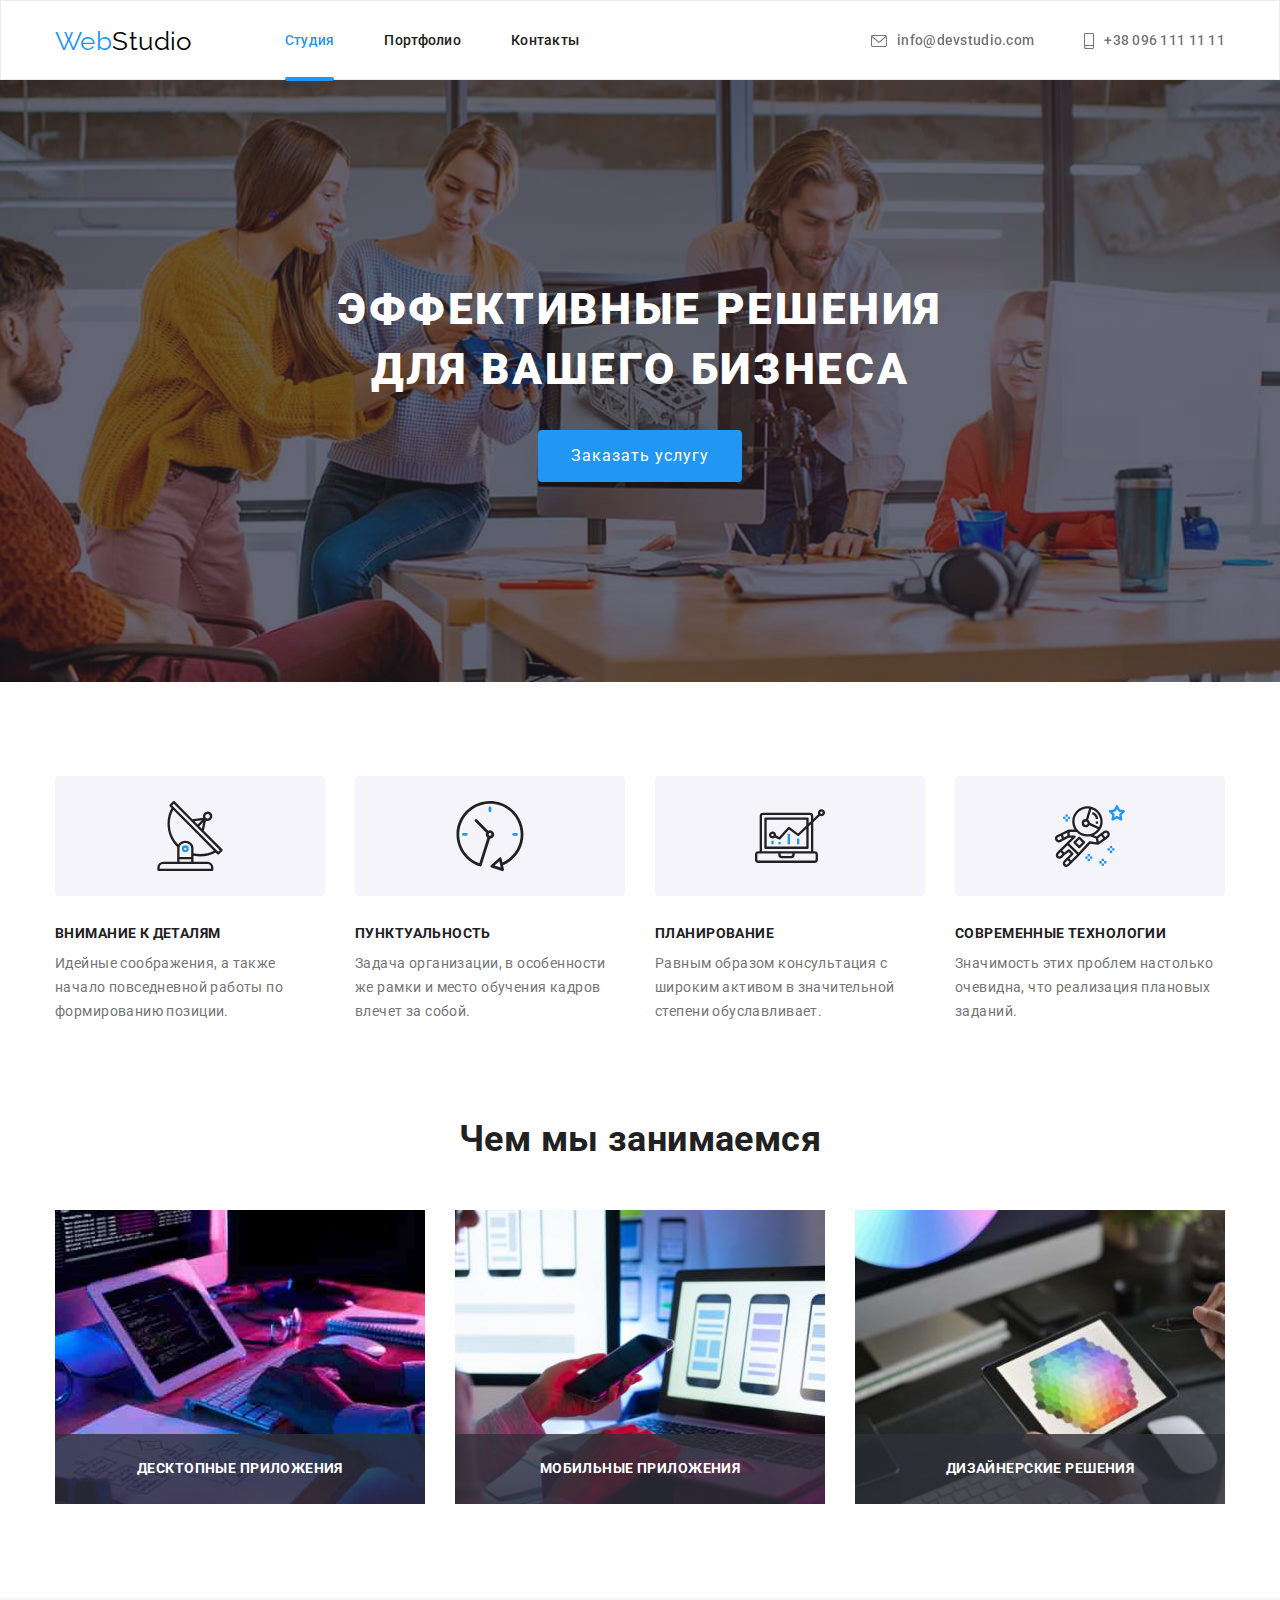
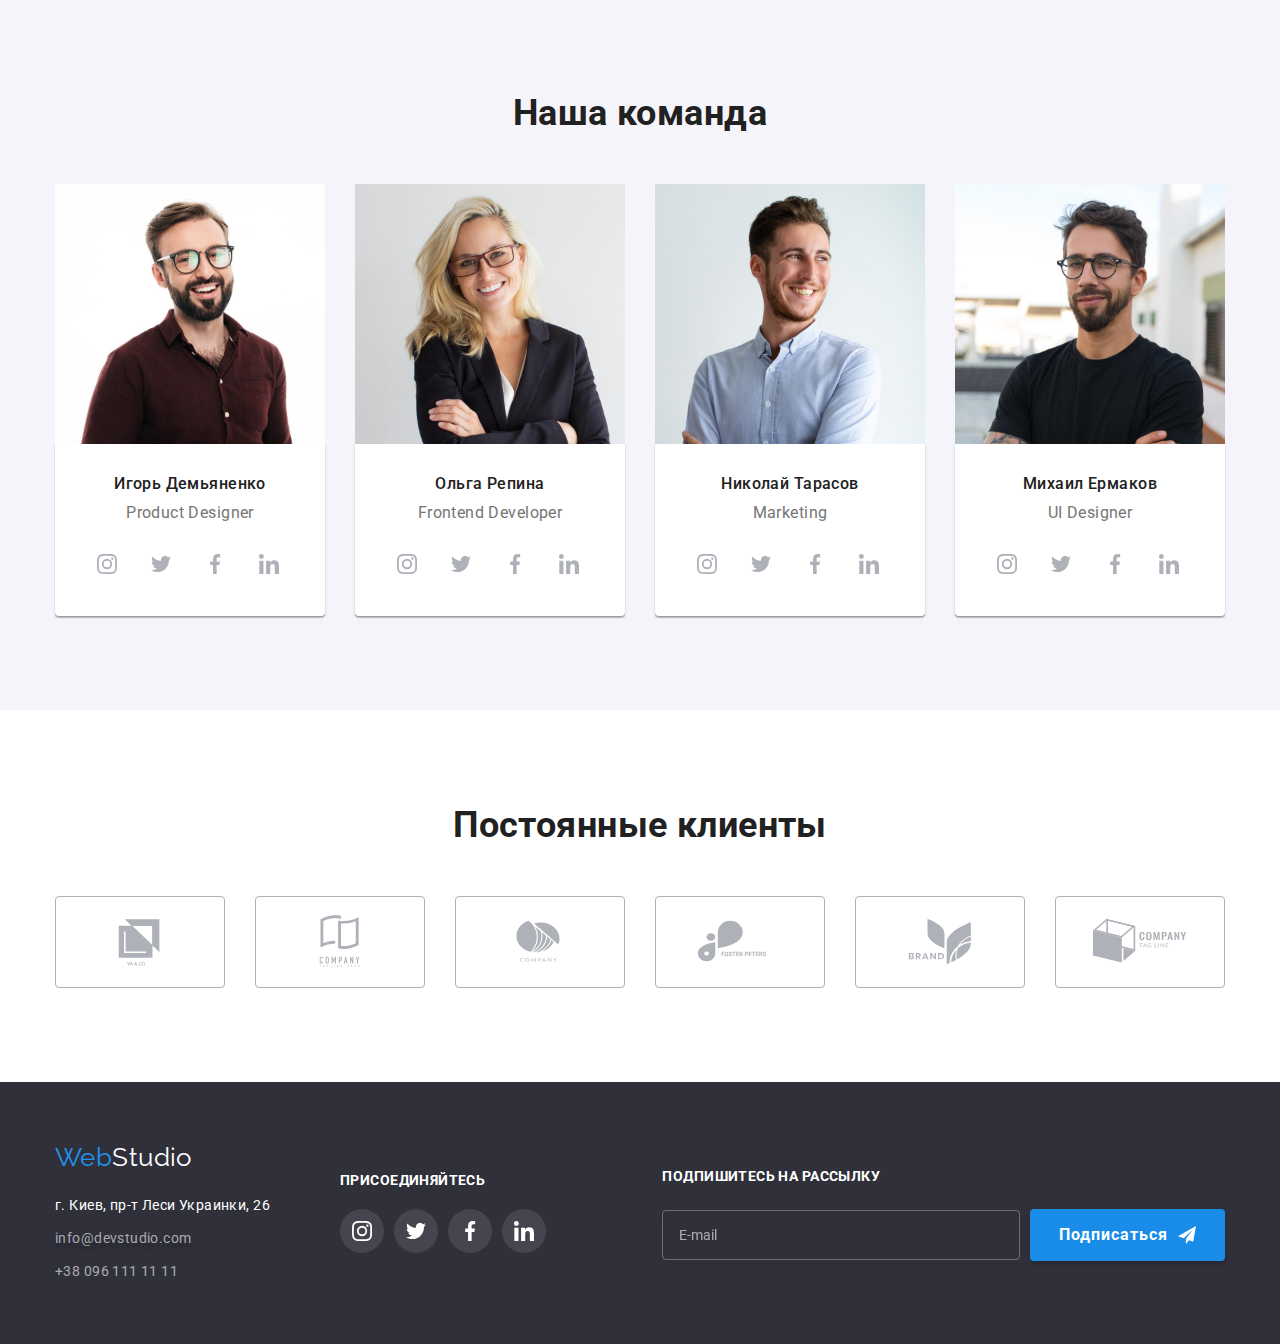
==== commit 72bc6abc: "+" ====
--- a/index.html
+++ b/index.html
@@ -15,7 +15,7 @@
   <header class="header">
     <div class="container container--flex">
       <nav class="main-nav"> 
-        <a href="./index.html" class="main-nav__logo main-nav__logo--blue" lang="en">Web<span class="main-nav__logo main-nav__logo--black ">Studio</span></a>
+        <a href="./index.html" class="logo logo--blue" lang="en">Web<span class="logo logo--black ">Studio</span></a>
         <ul class="site-nav">
           <li class="site-nav__item"><a href="./index.html" class="site-nav__link site-nav__link--current">Студия</a></li>
           <li class="site-nav__item"><a href="./portfolio.html" class="site-nav__link">Портфолио</a></li>
@@ -91,72 +91,72 @@
     <!--particular qualities-->
     <section class="section">
       <div class="container">
-        <h2 class="section-title hide"> Особенности </h2>
+        <h2 class="section__title section__title--hide"> Особенности </h2>
         <ul class="qualities-list">
-          <li class="item">
-            <div class="icon-svg"><svg class="svg-qualities">
+          <li class="qualities-list__item">
+            <div class="qualities-list__icon-svg"><svg class="qualities-list__svg-qualities">
               <use href="./images/icon.svg#icon-antenna"></use>
               </svg>
             </div>
-            <h3 class="title">Внимание к деталям</h3>
+            <h3 class="qualities-list__title">Внимание к деталям</h3>
             <p> Идейные соображения, а также начало повседневной работы по формированию позиции.</p>
           </li> 
-          <li class="item">
-            <div class="icon-svg">
-              <svg class="svg-qualities">
+          <li class="qualities-list__item">
+            <div class="qualities-list__icon-svg">
+              <svg class="qualities-list__svg-qualities">
               <use href="./images/icon.svg#icon-clock"></use>
               </svg>
             </div>
-            <h3 class="title">Пунктуальность</h3>
+            <h3 class="qualities-list__title ">Пунктуальность</h3>
             <p> Задача организации, в особенности же рамки и место обучения кадров влечет за собой.</p>
           </li>
-          <li class="item">
-            <div class="icon-svg">
-              <svg class="svg-qualities">
+          <li class="qualities-list__item">
+            <div class="qualities-list__icon-svg">
+              <svg class="qualities-list__svg-qualities">
               <use href="./images/icon.svg#icon-diagram"></use>
               </svg>
             </div>
-            <h3 class="title">Планирование</h3>
+            <h3 class="qualities-list__title">Планирование</h3>
             <p> Равным образом консультация с широким активом в значительной степени обуславливает.</p>
           </li>
-          <li class="item">
-            <div class="icon-svg">
-              <svg class="svg-qualities">
+          <li class="qualities-list__item">
+            <div class="qualities-list__icon-svg">
+              <svg class="qualities-list__svg-qualities">
               <use href="./images/icon.svg#icon-astronaut"></use>
               </svg>
             </div>
-            <h3 class="title">Современные технологии</h3>
+            <h3 class="qualities-list__title">Современные технологии</h3>
             <p> Значимость этих проблем настолько очевидна, что реализация плановых заданий.</p>
           </li>
         </ul> 
       </div>
     </section>
     <!--What are we doing-->
-    <section class="section doing">
+    <section class="section section__doing">
       <div class="container">
-        <h2 class="section-title">Чем мы занимаемся</h2>
+        <h2 class="section__title">Чем мы занимаемся</h2>
         <ul class="doing-list">
-          <li class="item"> 
+          <li class="doing-list__item"> 
             <div class="product-thumb">
-              <img class="card-image no-gap" src="./images/leptop.jpg" alt="ноутбук" width="370" height="294"> 
+              <img class="card-image card-image--no-gap" src="./images/leptop.jpg" alt="ноутбук" width="370" height="294"> 
               <div class="box">
-                <h3 class="title">Десктопные приложения</h3>
+                <h3 class="box__title">Десктопные приложения</h3>
               </div>              
             </div>
           </li>
-          <li class="item">
+          <li class="doing-list__item">
             <div class="product-thumb">
-              <img class="card-image no-gap" src="./images/phone.jpg" alt="телефон" width="370" height="294">
+              <img class="card-image card-image--no-gap" src="./images/phone.jpg" alt="телефон" width="370" height="294">
               <div class="box">
-                <h3 class="title">Мобильные приложения</h3>
+                <h3 class="box__title">Мобильные приложения</h3>
               </div>              
             </div>
           </li>
-          <li class="item">
+          <li class="doing-list__item">
             <div class="product-thumb">
-              <img class="card-image no-gap" src="./images/tablet.jpg" alt="планшет" width="370" height="294">
+              <img class="card-image card-image--no-gap" src="./images/tablet.jpg" alt="планшет" width="370" height="294">
               <div class="box">
-                <h3 class="title">Дизайнерские решения</h3>
+                <h3 class="box__title">Дизайнерские решения</h3>
               </div>               
             </div>
           </li>
@@ -164,108 +164,108 @@
       </div>
     </section>
     <!--Team-->
-    <section class="section team">
+    <section class="section section--background-color-grey">
       <div class="container">
-        <h2 class="section-title">Наша команда</h2>
+        <h2 class="section__title">Наша команда</h2>
         <ul class="team-list">
-          <li class="item">
-            <img class="card-image no-gap" src="./images/product.jpg" alt="Дизайнер_продуктов" width="270" height="260" >
+          <li class="team-list__item">
+            <img class="card-image card-image--no-gap" src="./images/product.jpg" alt="Дизайнер_продуктов" width="270" height="260" >
             <div class="content-team">
-              <h3 class="title name">Игорь Демьяненко</h3>  
-              <p class="text" lang="en"> Product Designer </p>
+              <h3 class="content-team__title">Игорь Демьяненко</h3>  
+              <p class="content-team__text" lang="en"> Product Designer </p>
               <ul class="social-network-list">
-                <li class="item"><a href="" class="link-instagram" target="_blank" rel="noreferrer noopener"><svg
-                      class="svg-social-network">
+                <li class="social-network-list__item"><a href="" class="social-network-list__link" target="_blank" rel="noreferrer noopener"><svg
+                      class="social-network-list__svg">
                       <use href="./images/icon.svg#icon-instagram"></use>
-                    </svg><span class="hide" lang="en">Instagram</span></a></li>
-                <li class="item"><a href="" class="link-twitter" target="_blank" rel="noreferrer noopener"><svg
-                      class="svg-social-network">
+                    </svg><span class="social-network-list--hide" lang="en">Instagram</span></a></li>
+                <li class="social-network-list__item"><a href="" class="social-network-list__link" target="_blank" rel="noreferrer noopener"><svg
+                      class="social-network-list__svg">
                       <use href="./images/icon.svg#icon-twitter"></use>
-                    </svg> <span class="hide" lang="en">Twitter</span></a></li>
-                <li class="item"><a href="" class="link-facebook" target="_blank" rel="noreferrer noopener"><svg
-                      class="svg-social-network">
+                    </svg> <span class="social-network-list--hide" lang="en">Twitter</span></a></li>
+                <li class="social-network-list__item"><a href="" class="social-network-list__link" target="_blank" rel="noreferrer noopener"><svg
+                      class="social-network-list__svg">
                       <use href="./images/icon.svg#icon-facebook"></use>
-                    </svg> <span class="hide" lang="en">Facebook</span></a></li>
-                <li class="item"><a href="" class="link-linkedin" target="_blank" rel="noreferrer noopener"><svg
-                      class="svg-social-network">
+                    </svg> <span class="social-network-list--hide" lang="en">Facebook</span></a></li>
+                <li class="social-network-list__item"><a href="" class="social-network-list__link" target="_blank" rel="noreferrer noopener"><svg
+                      class="social-network-list__svg">
                       <use href="./images/icon.svg#icon-linkedin"></use>
-                    </svg> <span class="hide" lang="en">Linkedin</span></a></li>
+                    </svg> <span class="social-network-list--hide" lang="en">Linkedin</span></a></li>
               </ul>
             </div>
           
           </li>
-          <li class="item">
-            <img class="card-image no-gap" src="./images/frontend.jpg" alt="Фронтенд-разработчик" width="270" height="260">
+          <li class="team-list__item">
+            <img class="card-image card-image--no-gap" src="./images/frontend.jpg" alt="Фронтенд-разработчик" width="270" height="260">
             <div class="content-team">
-              <h3 class="title name">Ольга Репина</h3>
-              <p class="text" lang="en"> Frontend Developer </p>
+              <h3 class="content-team__title">Ольга Репина</h3>
+              <p class="content-team__text" lang="en"> Frontend Developer </p>
               <ul class="social-network-list">
-                <li class="item"><a href="" class="link-instagram" target="_blank" rel="noreferrer noopener"><svg
-                      class="svg-social-network">
+                <li class="social-network-list__item"><a href="" class="social-network-list__link" target="_blank"
+                    rel="noreferrer noopener"><svg class="social-network-list__svg">
                       <use href="./images/icon.svg#icon-instagram"></use>
-                    </svg><span class="hide" lang="en">Instagram</span></a></li>
-                <li class="item"><a href="" class="link-twitter" target="_blank" rel="noreferrer noopener"><svg
-                      class="svg-social-network">
+                    </svg><span class="social-network-list--hide" lang="en">Instagram</span></a></li>
+                <li class="social-network-list__item"><a href="" class="social-network-list__link" target="_blank"
+                    rel="noreferrer noopener"><svg class="social-network-list__svg">
                       <use href="./images/icon.svg#icon-twitter"></use>
-                    </svg> <span class="hide" lang="en">Twitter</span></a></li>
-                <li class="item"><a href="" class="link-facebook" target="_blank" rel="noreferrer noopener"><svg
-                      class="svg-social-network">
+                    </svg> <span class="social-network-list--hide" lang="en">Twitter</span></a></li>
+                <li class="social-network-list__item"><a href="" class="social-network-list__link" target="_blank"
+                    rel="noreferrer noopener"><svg class="social-network-list__svg">
                       <use href="./images/icon.svg#icon-facebook"></use>
-                    </svg> <span class="hide" lang="en">Facebook</span></a></li>
-                <li class="item"><a href="" class="link-linkedin" target="_blank" rel="noreferrer noopener"><svg
-                      class="svg-social-network">
+                    </svg> <span class="social-network-list--hide" lang="en">Facebook</span></a></li>
+                <li class="social-network-list__item"><a href="" class="social-network-list__link" target="_blank"
+                    rel="noreferrer noopener"><svg class="social-network-list__svg">
                       <use href="./images/icon.svg#icon-linkedin"></use>
-                    </svg> <span class="hide" lang="en">Linkedin</span></a></li>
+                    </svg> <span class="social-network-list--hide" lang="en">Linkedin</span></a></li>
               </ul>
             </div>
           </li>
-          <li class="item">
-            <img class="card-image no-gap" src="./images/marketing.jpg" alt="Маркетолог" width="270" height="260">
+          <li class="team-list__item">
+            <img class="card-image card-image--no-gap" src="./images/marketing.jpg" alt="Маркетолог" width="270" height="260">
             <div class="content-team">
-              <h3 class="title name">Николай Тарасов</h3>
-              <p class="text" lang="en"> Marketing </p>
+              <h3 class="content-team__title">Николай Тарасов</h3>
+              <p class="content-team__text" lang="en"> Marketing </p>
               <ul class="social-network-list">
-                <li class="item"><a href="" class="link-instagram" target="_blank" rel="noreferrer noopener"><svg
-                      class="svg-social-network">
+                <li class="social-network-list__item"><a href="" class="social-network-list__link" target="_blank"
+                    rel="noreferrer noopener"><svg class="social-network-list__svg">
                       <use href="./images/icon.svg#icon-instagram"></use>
-                    </svg><span class="hide" lang="en">Instagram</span></a></li>
-                <li class="item"><a href="" class="link-twitter" target="_blank" rel="noreferrer noopener"><svg
-                      class="svg-social-network">
+                    </svg><span class="social-network-list--hide" lang="en">Instagram</span></a></li>
+                <li class="social-network-list__item"><a href="" class="social-network-list__link" target="_blank"
+                    rel="noreferrer noopener"><svg class="social-network-list__svg">
                       <use href="./images/icon.svg#icon-twitter"></use>
-                    </svg> <span class="hide" lang="en">Twitter</span></a></li>
-                <li class="item"><a href="" class="link-facebook" target="_blank" rel="noreferrer noopener"><svg
-                      class="svg-social-network">
+                    </svg> <span class="social-network-list--hide" lang="en">Twitter</span></a></li>
+                <li class="social-network-list__item"><a href="" class="social-network-list__link" target="_blank"
+                    rel="noreferrer noopener"><svg class="social-network-list__svg">
                       <use href="./images/icon.svg#icon-facebook"></use>
-                    </svg> <span class="hide" lang="en">Facebook</span></a></li>
-                <li class="item"><a href="" class="link-linkedin" target="_blank" rel="noreferrer noopener"><svg
-                      class="svg-social-network">
+                    </svg> <span class="social-network-list--hide" lang="en">Facebook</span></a></li>
+                <li class="social-network-list__item"><a href="" class="social-network-list__link" target="_blank"
+                    rel="noreferrer noopener"><svg class="social-network-list__svg">
                       <use href="./images/icon.svg#icon-linkedin"></use>
-                    </svg> <span class="hide" lang="en">Linkedin</span></a></li>
+                    </svg> <span class="social-network-list--hide" lang="en">Linkedin</span></a></li>
               </ul>
             </div>
           </li>
-          <li class="item">
-            <img class="card-image no-gap" src="./images/designer.jpg" alt="Дизайнер_пользовательского_интерфейса" width="270" height="260">
+          <li class="team-list__item">
+            <img class="card-image card-image--no-gap" src="./images/designer.jpg" alt="Дизайнер_пользовательского_интерфейса" width="270" height="260">
             <div class="content-team">
-              <h3 class="title name">Михаил Ермаков</h3>
-              <p class="text" lang="en"> UI Designer </p>
+              <h3 class="content-team__title">Михаил Ермаков</h3>
+              <p class="content-team__text" lang="en"> UI Designer </p>
               <ul class="social-network-list">
-                <li class="item"><a href="" class="link-instagram" target="_blank" rel="noreferrer noopener"><svg
-                      class="svg-social-network">
+                <li class="social-network-list__item"><a href="" class="social-network-list__link" target="_blank"
+                    rel="noreferrer noopener"><svg class="social-network-list__svg">
                       <use href="./images/icon.svg#icon-instagram"></use>
-                    </svg><span class="hide" lang="en">Instagram</span></a></li>
-                <li class="item"><a href="" class="link-twitter" target="_blank" rel="noreferrer noopener"><svg
-                      class="svg-social-network">
+                    </svg><span class="social-network-list--hide" lang="en">Instagram</span></a></li>
+                <li class="social-network-list__item"><a href="" class="social-network-list__link" target="_blank"
+                    rel="noreferrer noopener"><svg class="social-network-list__svg">
                       <use href="./images/icon.svg#icon-twitter"></use>
-                    </svg> <span class="hide" lang="en">Twitter</span></a></li>
-                <li class="item"><a href="" class="link-facebook" target="_blank" rel="noreferrer noopener"><svg
-                      class="svg-social-network">
+                    </svg> <span class="social-network-list--hide" lang="en">Twitter</span></a></li>
+                <li class="social-network-list__item"><a href="" class="social-network-list__link" target="_blank"
+                    rel="noreferrer noopener"><svg class="social-network-list__svg">
                       <use href="./images/icon.svg#icon-facebook"></use>
-                    </svg> <span class="hide" lang="en">Facebook</span></a></li>
-                <li class="item"><a href="" class="link-linkedin" target="_blank" rel="noreferrer noopener"><svg
-                      class="svg-social-network">
+                    </svg> <span class="social-network-list--hide" lang="en">Facebook</span></a></li>
+                <li class="social-network-list__item"><a href="" class="social-network-list__link" target="_blank"
+                    rel="noreferrer noopener"><svg class="social-network-list__svg">
                       <use href="./images/icon.svg#icon-linkedin"></use>
-                    </svg> <span class="hide" lang="en">Linkedin</span></a></li>
+                    </svg> <span class="social-network-list--hide" lang="en">Linkedin</span></a></li>
               </ul>
             </div>
           </li>
@@ -273,26 +273,26 @@
       </div>
     </section>
     <!--Regular customers-->
-    <section class="regular-customers">
+    <section class="section">
       <div class="container">
-        <h2 class="section-title">Постоянные клиенты</h2>
+        <h2 class="section__title">Постоянные клиенты</h2>
         <ul class="regular-customers-list">
-          <li class="item"><a href="" class="link-company"><svg class="svg-company" >
+          <li class="regular-customers-list__item"><a href="" class="regular-customers-list__link-company"><svg class="regular-customers-list__svg-company" >
             <use href="./images/icon.svg#icon-yaco">
             </use></svg></a></li>
-          <li class="item"><a href="" class="link-company"><svg class="svg-company">
+          <li class="regular-customers-list__item"><a href="" class="regular-customers-list__link-company"><svg class="regular-customers-list__svg-company">
+            <use href="./images/icon.svg#icon-company_tag_line_here"></use>
+          </svg></a></li>
+          <li class="regular-customers-list__item"><a href="" class="regular-customers-list__link-company"><svg class="regular-customers-list__svg-company">
             <use href="./images/icon.svg#icon-company"></use>
           </svg></a></li>
-          <li class="item"><a href="" class="link-company"><svg class="svg-company">
-            <use href="./images/icon.svg#icon-company_tag_line_here"></use>
-          </svg></a></li>
-          <li class="item"><a href="" class="link-company"><svg class="svg-company">
+          <li class="regular-customers-list__item"><a href="" class="regular-customers-list__link-company"><svg class="regular-customers-list__svg-company">
             <use href="./images/icon.svg#icon-foster_peters"></use>
           </svg></a></li>
-          <li class="item"><a href="" class="link-company"><svg class="svg-company">
+          <li class="regular-customers-list__item"><a href="" class="regular-customers-list__link-company"><svg class="regular-customers-list__svg-company">
             <use href="./images/icon.svg#icon-brand"></use>
           </svg></a></li>
-          <li class="item"><a href="" class="link-company"><svg class="svg-company">
+          <li class="regular-customers-list__item"><a href="" class="regular-customers-list__link-company"><svg class="regular-customers-list__svg-company">
             <use href="./images/icon.svg#icon-company_tag_line"></use>
           </svg></a></li>
         </ul>
@@ -300,46 +300,46 @@
     </section>
   </main>
   <footer>
-    <div class="container footer">
+    <div class="container container--flex">
       <div>
-        <a href="./index.html" class="logo part-one footer" lang="en">Web<span class="logo part-three">Studio</span></a>
+        <a href="./index.html" class="logo logo--blue" lang="en">Web<span class="logo logo--white ">Studio</span></a>
         <address class="address">
-          <p class="location">г. Киев, пр-т Леси Украинки, 26</p>
+          <p class="address__location">г. Киев, пр-т Леси Украинки, 26</p>
           <ul class="contact-footer">
-            <li class="item"><a href="mailto:info@devstudio.com" class="link mail" lang="en">info@devstudio.com</a></li>
-            <li class="item"><a href="tel:+380961111111" class="link">+38 096 111 11 11</a></li>
+            <li class="contact-footer__item"><a href="mailto:info@devstudio.com" class="contact-footer__link contact-footer__link--shadow" lang="en">info@devstudio.com</a></li>
+            <li class="contact-footer__item"><a href="tel:+380961111111" class="contact-footer__link">+38 096 111 11 11</a></li>
           </ul>
         </address>
       </div>
       <div class="social-network-footer">
-        <h2 class="social-titel">Присоединяйтесь</h2>
+        <h2 class="social-network-footer__titel">Присоединяйтесь</h2>
         <ul class="social-network-list">
-          <li class="item"><a href="" class="link-instagram" target="_blank" rel="noreferrer noopener"><svg
-                class="svg-social-network">
+          <li class="social-network-list__item"><a href="" class="social-network-list__link" target="_blank"
+              rel="noreferrer noopener"><svg class="social-network-list__svg">
                 <use href="./images/icon.svg#icon-instagram"></use>
-              </svg><span class="hide" lang="en">Instagram</span></a></li>
-          <li class="item"><a href="" class="link-twitter" target="_blank" rel="noreferrer noopener"><svg
-                class="svg-social-network">
+              </svg><span class="social-network-list--hide" lang="en">Instagram</span></a></li>
+          <li class="social-network-list__item"><a href="" class="social-network-list__link" target="_blank"
+              rel="noreferrer noopener"><svg class="social-network-list__svg">
                 <use href="./images/icon.svg#icon-twitter"></use>
-              </svg> <span class="hide" lang="en">Twitter</span></a></li>
-          <li class="item"><a href="" class="link-facebook" target="_blank" rel="noreferrer noopener"><svg
-                class="svg-social-network">
+              </svg> <span class="social-network-list--hide" lang="en">Twitter</span></a></li>
+          <li class="social-network-list__item"><a href="" class="social-network-list__link" target="_blank"
+              rel="noreferrer noopener"><svg class="social-network-list__svg">
                 <use href="./images/icon.svg#icon-facebook"></use>
-              </svg> <span class="hide" lang="en">Facebook</span></a></li>
-          <li class="item"><a href="" class="link-linkedin" target="_blank" rel="noreferrer noopener"><svg
-                class="svg-social-network">
+              </svg> <span class="social-network-list--hide" lang="en">Facebook</span></a></li>
+          <li class="social-network-list__item"><a href="" class="social-network-list__link" target="_blank"
+              rel="noreferrer noopener"><svg class="social-network-list__svg">
                 <use href="./images/icon.svg#icon-linkedin"></use>
-              </svg> <span class="hide" lang="en">Linkedin</span></a></li>
+              </svg> <span class="social-network-list--hide" lang="en">Linkedin</span></a></li>
         </ul>
       </div>
       <form class="form-footer js-speaker-form">
-        <b class="form-text">Подпишитесь на рассылку</b>
+        <b class="form-footer__text">Подпишитесь на рассылку</b>
         <div class="grup">
-          <label class="form-field">
+          <label class="grup__form-field">
             <input type="email" name="email" placeholder="E-mail" required>
           </label>
-          <button class="buttun submit" type="submit">Подписаться
-            <svg class="svg-send">
+          <button class="buttun buttun--flex " type="submit">Подписаться
+            <svg class="buttun__svg-send">
               <use href="./images/icon.svg#icon-send"></use>
             </svg>
           </button>
--- a/css/styles.css
+++ b/css/styles.css
@@ -57,16 +57,17 @@
   padding-right: 15px;
   width: 1200px;
 }
-.title {
+.qualities-list__title,
+.content-team__title {
   margin-bottom: 10px;
 }
 .section {
   padding-top: 94px;
   padding-bottom: 94px;
 }
-.hide-banner,
-.section-title.hide,
-.social-network-list .hide,
+.banner--hide,
+.section__title--hide,
+.social-network-list--hide,
 .buttun-text--hide {
   position: absolute;
   width: 1px;
@@ -102,7 +103,7 @@
   padding: 10px 32px;
   text-align: center;
 }
-.buttun.secondary {
+.buttun--secondary {
   display: inline-block;
   color: var(--tiile-text-color);
   background-color: var(--third-background-color);
@@ -113,12 +114,12 @@
   min-height: 38px;
   text-align: center;
 }
-.buttun.primary:hover,
-.buttun.primary:focus {
+.buttun--primary:hover,
+.buttun--primary:focus {
   background-color: var(--accent-secondary-color);
 }
-.buttun.secondary:hover,
-.buttun.secondary:focus {
+.buttun--secondary:hover,
+.buttun--secondary:focus {
   color: var(--primary-background-color);
   background-color: var(--accent-color);
   box-shadow: 0px 3px 1px rgba(0, 0, 0, 0.1), 0px 1px 2px rgba(0, 0, 0, 0.08),
@@ -141,16 +142,16 @@
   z-index: 2;
 }
 
-.main-nav__logo {
+.logo {
   font-family: Raleway, sans-serif;
   font-size: 26px;
   line-height: 1.19;
   text-decoration: none;
 }
-.main-nav__logo--blue {
+.logo--blue {
   color: var(--accent-color);
 }
-.main-nav__logo--black {
+.logo--black {
   color: var(--logo-color);
 }
 .container--flex,
@@ -225,12 +226,12 @@
 
   transition: color 250ms cubic-bezier(0.4, 0, 0.2, 1);
 }
-.contact-footer .link {
+.contact-footer__link {
   color: var(--contact-text-footer-color);
   line-height: 1.71;
   text-decoration: none;
 }
-.contact-footer .link.mail {
+.contact-footer__link--shadow {
   text-shadow: 0px 4px 4px rgba(0, 0, 0, 0.25);
 }
 
@@ -281,36 +282,27 @@
   letter-spacing: 0.06em;
   text-transform: uppercase;
 }
-.section-title,
-.hide-banner {
-  margin-bottom: 50px;
-  color: var(--tiile-text-color);
-  font-size: 36px;
-  line-height: 1.17;
-  text-align: center;
-}
-
 /*======particular qualities======*/
 .qualities-list,
 .doing-list,
 .team-list {
   display: flex;
 }
-.qualities-list .item + .item,
-.doing-list .item + .item,
-.team-list .item + .item {
+.qualities-list__item + .qualities-list__item,
+.doing-list__item + .doing-list__item,
+.team-list__item + .team-list__item {
   margin-left: 30px;
 }
-.qualities-list .item,
-.team-list .item {
+.qualities-list__item,
+.team-list___item {
   width: 270px;
 }
-.qualities-list .title {
+.qualities-list__title {
   color: var(--tiile-text-color);
   line-height: 1.14;
   text-transform: uppercase;
 }
-.icon-svg {
+.qualities-list__icon-svg {
   display: flex;
   align-items: center;
   justify-content: center;
@@ -319,25 +311,32 @@
   border-radius: 4px;
   margin-bottom: 30px;
 }
-.qualities-list .svg-qualities {
+.qualities-list__svg-qualities {
   width: 70px;
   height: 70px;
 }
 /*========What are we doing========*/
-.section.doing {
+.section__title {
+  margin-bottom: 50px;
+  color: var(--tiile-text-color);
+  font-size: 36px;
+  line-height: 1.17;
+  text-align: center;
+}
+.section__doing {
   padding-top: 0;
   padding-bottom: 94px;
 }
-.card-image.no-gap {
+.card-image--no-gap {
   display: block;
 }
-.doing-list .item {
+.doing-list__item {
   width: 370px;
 }
-.doing-list .product-thumb {
+.product-thumb {
   position: relative;
 }
-.section.doing .box {
+.box {
   position: absolute;
   bottom: 0;
   right: 0;
@@ -351,14 +350,14 @@
 
   background: rgba(47, 48, 58, 0.8);
 }
-.section.doing .title {
+.box__title {
   color: var(--primary-background-color);
   line-height: 1.14;
   text-transform: uppercase;
   margin: 0;
 }
 /*========Team=========*/
-.section.team {
+.section--background-color-grey {
   text-align: center;
   background-color: var(--third-background-color);
 }
@@ -369,56 +368,44 @@
     0px 2px 1px rgba(0, 0, 0, 0.2);
   border-radius: 0px 0px 4px 4px;
 }
-.team-list .title {
+.content-team__title {
   color: var(--tiile-text-color);
   font-weight: 500;
 }
-.team-list .text,
-.team-list .title {
+.content-team__title,
+.content-team__text {
   font-size: 16px;
   line-height: 1.19;
 }
-.content-team .svg-social-network {
+.content-team .social-network-list__svg {
   height: 20px;
   width: 20px;
   fill: currentColor;
 }
-.content-team .link-instagram,
-.content-team .link-twitter,
-.content-team .link-facebook,
-.content-team .link-linkedin {
+.content-team .social-network-list__link {
   color: #afb1b8;
   background-color: transparent;
 
   transition: color 250ms cubic-bezier(0.4, 0, 0.2, 1),
     background-color 250ms cubic-bezier(0.4, 0, 0.2, 1);
 }
-.content-team .link-instagram:hover,
-.content-team .link-twitter:hover,
-.content-team .link-facebook:hover,
-.content-team .link-linkedin:hover,
-.content-team .link-instagram:focus,
-.content-team .link-twitter:focus,
-.content-team .link-facebook:focus,
-.content-team .link-linkedin:focus {
+.social-network-list__link:hover,
+.social-network-list__link:focus {
   color: var(--primary-background-color);
   background-color: var(--accent-color);
 }
 /*=========Regular customers======*/
-.regular-customers {
-  padding: 94px 0;
-}
 .regular-customers-list {
   display: flex;
 }
 
-.regular-customers-list .svg-company {
+.regular-customers-list__svg-company {
   width: 106px;
   height: 60px;
   fill: currentColor;
 }
 
-.regular-customers-list .link-company {
+.regular-customers-list__link-company {
   display: flex;
   align-items: center;
   justify-content: center;
@@ -431,17 +418,17 @@
   transition: color 250ms cubic-bezier(0.4, 0, 0.2, 1),
     border 250ms cubic-bezier(0.4, 0, 0.2, 1);
 }
-.regular-customers-list .link-company:hover,
-.regular-customers-list .link-company:focus {
+.regular-customers-list .regular-customers-list__link-company:hover,
+.regular-customers-list .regular-customers-list__link-company:focus {
   border: 1px solid var(--accent-color);
   color: var(--accent-color);
 }
-.regular-customers-list .item + .item {
+.regular-customers-list__item + .regular-customers-list__item {
   margin-left: 30px;
 }
 
 /*========Portfolio========*/
-.section.portfolio {
+.section__portfolio {
   padding-top: 88px;
   padding-bottom: 100px;
 }
@@ -539,33 +526,32 @@
   padding-top: 60px;
   padding-bottom: 60px;
 }
-.container.footer {
-  display: flex;
+.container__flex {
   align-items: baseline;
 }
 .address {
   margin-top: 20px;
   font-style: normal;
 }
-.logo.part-three {
-  color: var(--primary-background-color);
-}
-.location {
+.logo--white {
+  color: var(--primary-background-color);
+}
+.address__location {
   color: var(--primary-background-color);
   line-height: 1.71;
 }
-.contact-footer .item,
-.location {
+.contact-footer__item,
+.address__location {
   margin-bottom: 9px;
   display: block;
 }
-.contact-footer .item:nth-child(2) {
+.contact-footer__item:nth-child(2) {
   margin-bottom: 0;
 }
 .social-network-footer {
   margin-left: 70px;
 }
-.social-titel {
+.social-network-footer__titel {
   line-height: 1.14;
   text-transform: uppercase;
   color: var(--primary-background-color);
@@ -574,10 +560,7 @@
   display: flex;
   margin-top: 20px;
 }
-.link-instagram,
-.link-twitter,
-.link-facebook,
-.link-linkedin {
+.social-network-list__link {
   display: flex;
   align-items: center;
   justify-content: center;
@@ -588,39 +571,33 @@
 
   transition: background-color 250ms cubic-bezier(0.4, 0, 0.2, 1);
 }
-.svg-social-network {
+.social-network-list__svg {
   height: 20px;
   width: 20px;
   fill: var(--primary-background-color);
 }
-.social-network-list .item + .item {
+.social-network-list__item + .social-network-list__item {
   margin-left: 10px;
 }
-.link-instagram:hover,
-.link-twitter:hover,
-.link-facebook:hover,
-.link-linkedin:hover,
-.link-instagram:focus,
-.link-twitter:focus,
-.link-facebook:focus,
-.link-linkedin:focus {
+.social-network-list__link:hover,
+.social-network-list__link:focus {
   background-color: var(--accent-color);
 }
-.footer .form-footer {
+.form-footer {
   margin-left: auto;
 }
-.footer .form-text {
+.form-footer__text {
   line-height: 1.142;
   text-transform: uppercase;
 
   color: var(--primary-background-color);
 }
-.footer .grup {
+.grup {
   display: flex;
   align-items: baseline;
   margin-top: 20px;
 }
-.form-footer .form-field input {
+.grup__form-field input {
   width: 358px;
   height: 50px;
   padding: 15px 0 15px 16px;
@@ -636,19 +613,26 @@
   transition: border 250ms cubic-bezier(0.4, 0, 0.2, 1);
 }
 
-.form-footer .form-field input::placeholder {
+.grup__form-field input::placeholder {
   line-height: 1.25;
   color: rgba(255, 255, 255, 0.6);
 }
-.footer .grup .buttun.submit {
+.buttun--flex {
   display: flex;
   align-items: center;
   text-align: center;
 
   padding: 10px 28px;
   margin-left: 10px;
-}
-.footer .svg-send {
+
+  font-weight: bold;
+  line-height: 1.875;
+  letter-spacing: 0.06em;
+  color: var(--primary-background-color);
+  background: var(--accent-secondary-color);
+  box-shadow: 0px 4px 4px rgb(0 0 0 / 15%);
+}
+.buttun__svg-send {
   width: 18px;
   height: 18px;
   margin-left: 10px;
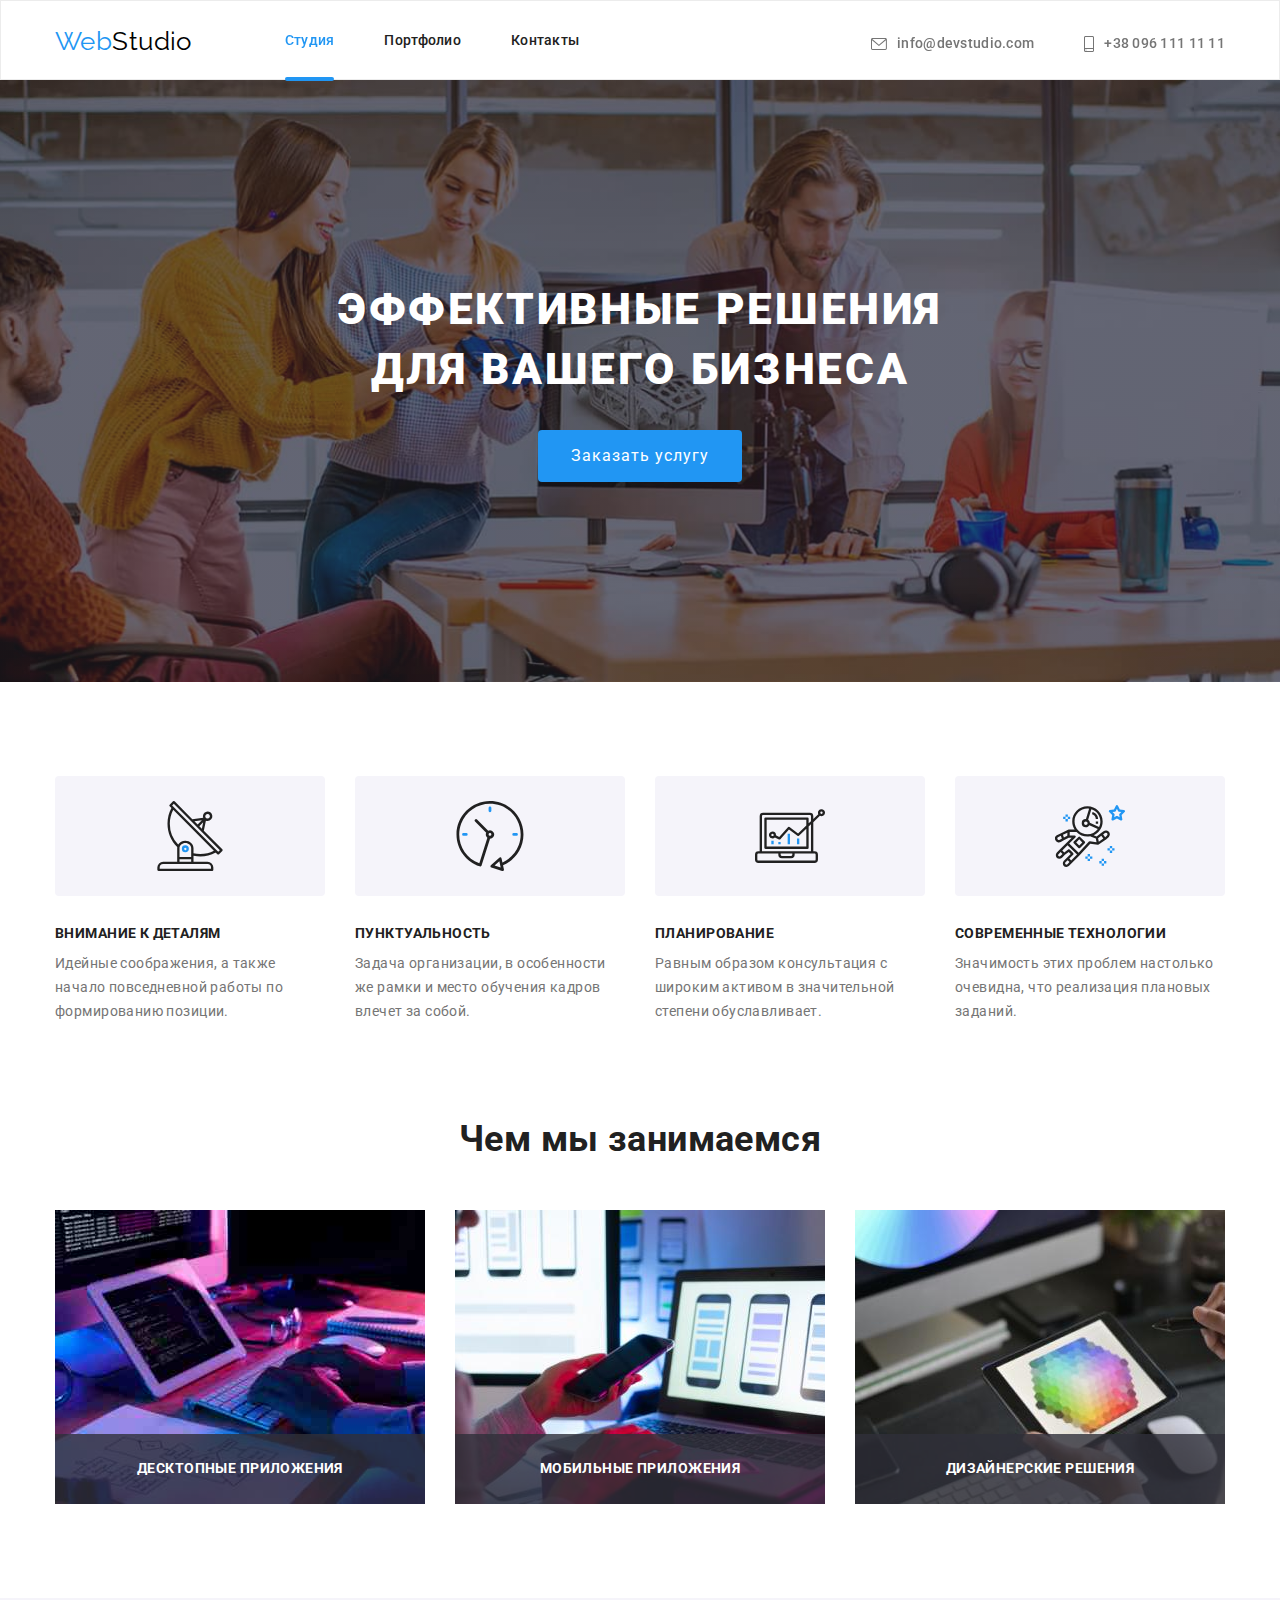
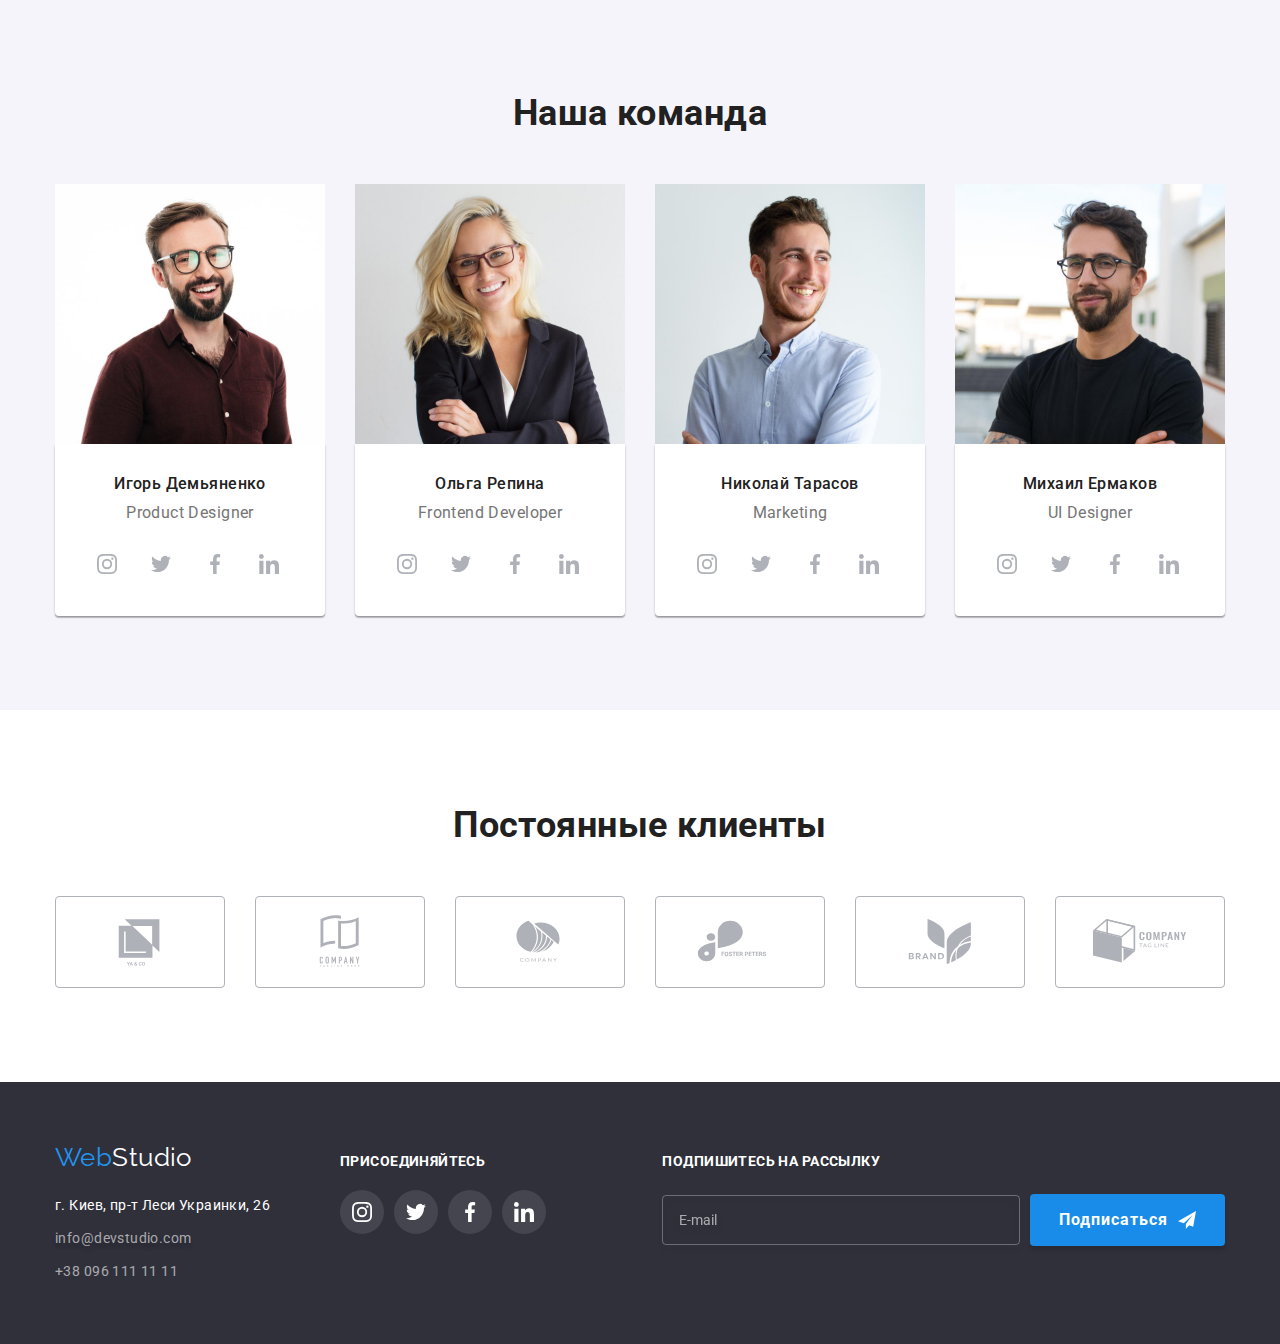
==== commit d648b62f: "Add_BEM" ====
--- a/index.html
+++ b/index.html
@@ -51,7 +51,7 @@
           <b class="form__title">Оставьте свои данные, мы вам перезвоним</b>
           <label class="form__field" >
             <span class="form__text-lable">Имя</span>
-            <input type="form__text" name="name" required minlength="2">
+            <input type="text" name="name" required minlength="2">
             <svg class="form__svg-human">
               <use href="./images/icon.svg#icon-human-modal"></use>
             </svg>               
--- a/css/styles.css
+++ b/css/styles.css
@@ -437,33 +437,33 @@
   justify-content: center;
   margin-bottom: 34px;
 }
-.filter-list .item + .item {
+.filter-list__item + .filter-list__item {
   margin-left: 8px;
 }
 .portfolio-list {
   display: flex;
   flex-wrap: wrap;
 }
-.portfolio-list .item {
+.portfolio-list__item {
   flex-basis: calc((100% - 60px) / 3);
   margin-right: 30px;
   margin-bottom: 30px;
   background: var(--primary-background-color);
 }
-.portfolio-list .item:nth-child(3n) {
+.portfolio-list__item:nth-child(3n) {
   margin-right: 0;
 }
-.portfolio-list .item:nth-last-child(-n + 3) {
+.portfolio-list__item:nth-last-child(-n + 3) {
   margin-bottom: 0;
 }
-.portfolio-list .item-link {
+.portfolio-list__link {
   display: block;
   text-decoration: none;
 
   transition: box-shadow 250ms cubic-bezier(0.4, 0, 0.2, 1);
 }
-.portfolio-list .item-link:hover,
-.portfolio-list .item-link:focus {
+.portfolio-list__link:hover,
+.portfolio-list__link:focus {
   box-shadow: 0px 1px 1px rgba(0, 0, 0, 0.12), 0px 4px 4px rgba(0, 0, 0, 0.06),
     1px 4px 6px rgba(0, 0, 0, 0.16);
 }
@@ -479,7 +479,7 @@
   border-bottom-style: solid;
   border-bottom-color: #eeeeee;
 }
-.portfolio-list .title {
+.content-portfolio__title {
   margin: 0 0 4px 0;
   color: var(--tiile-text-color);
   font-size: 18px;
@@ -487,13 +487,13 @@
   letter-spacing: 0.06em;
   border-right-width: 1px;
 }
-.portfolio-list .text {
+.content-portfolio__text {
   font-size: 16px;
   line-height: 1.88;
   border-right-width: 1px;
   color: var(--primary-text-color);
 }
-.section.portfolio .product-thumb {
+.section__portfolio .product-thumb {
   position: relative;
   overflow: hidden;
 }
@@ -514,8 +514,8 @@
   opacity: 0;
   transition: transform 250ms cubic-bezier(0.4, 0, 0.2, 1);
 }
-.item-link:hover .product-overlay,
-.item-link:focus .product-overlay {
+.portfolio-list__link:hover .product-overlay,
+.portfolio-list__link:focus .product-overlay {
   transform: translateY(0);
   opacity: 1;
 }
@@ -526,7 +526,7 @@
   padding-top: 60px;
   padding-bottom: 60px;
 }
-.container__flex {
+.container--flex {
   align-items: baseline;
 }
 .address {
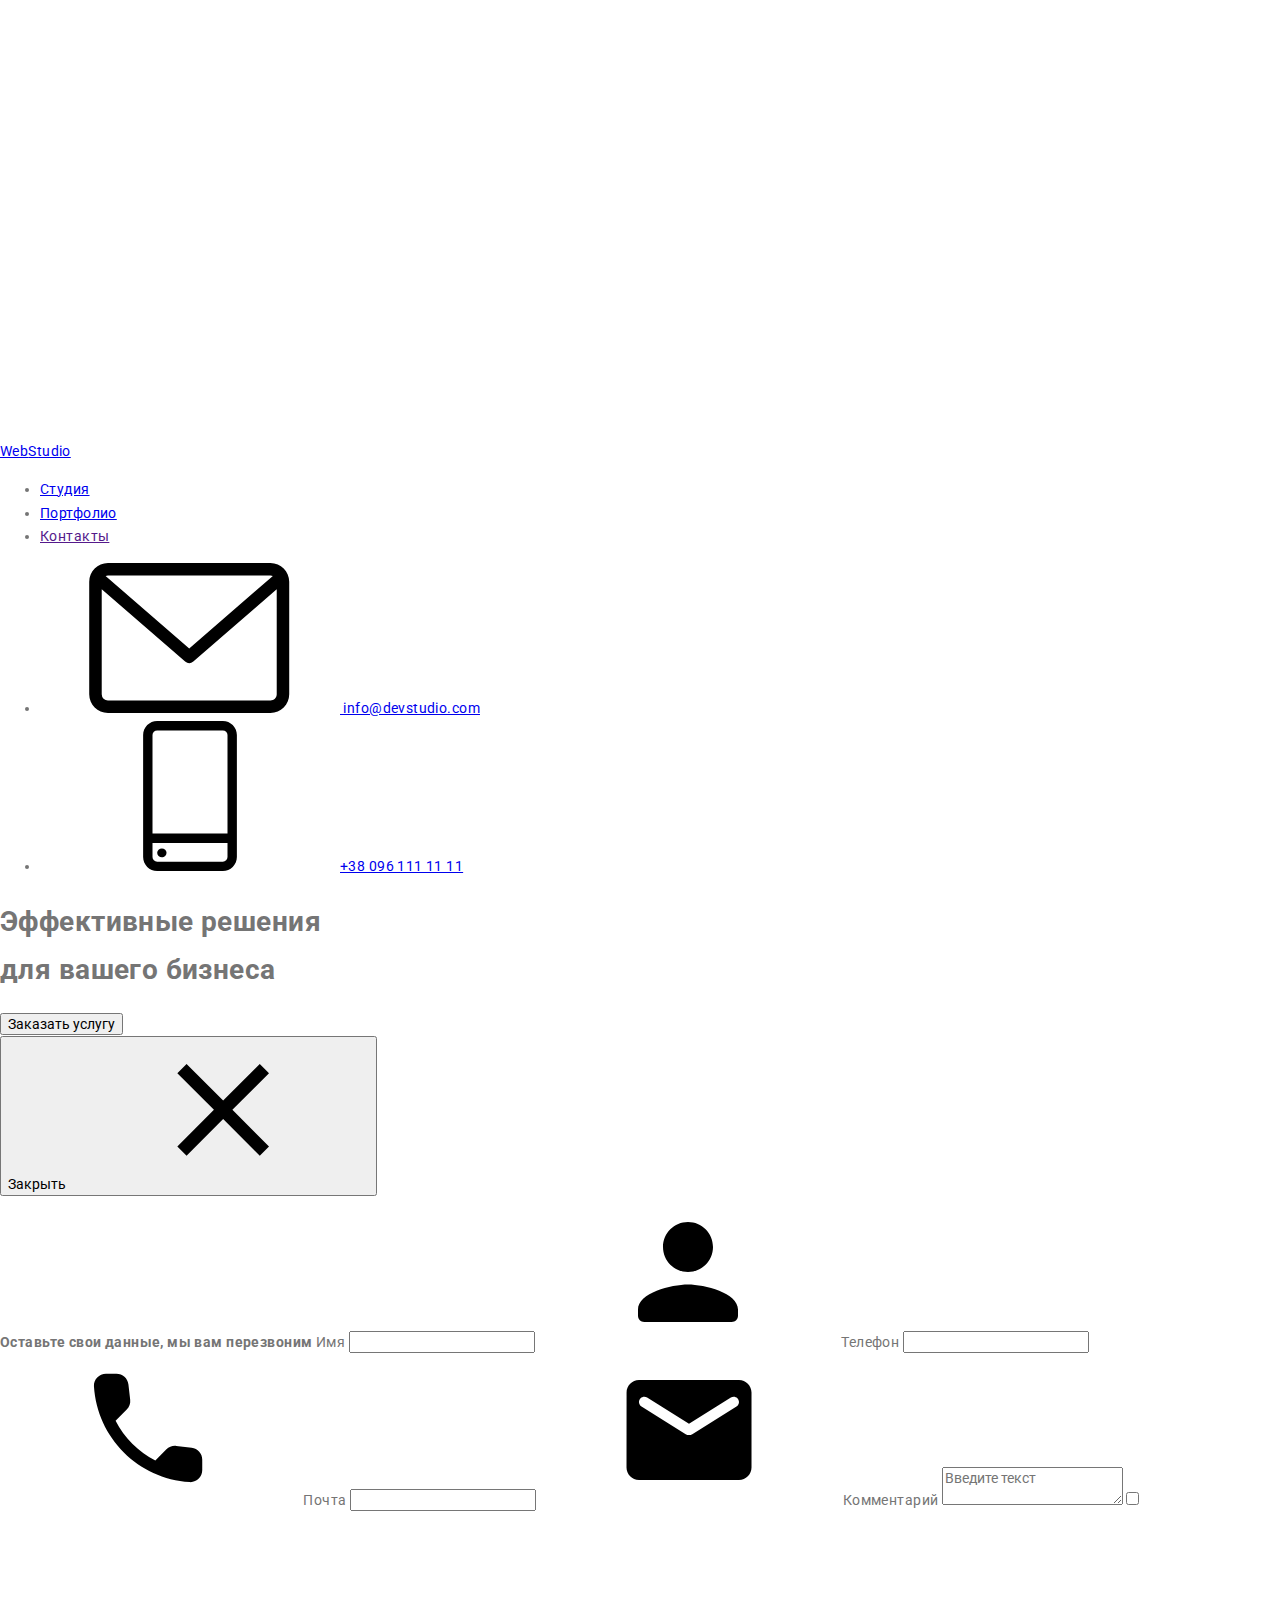
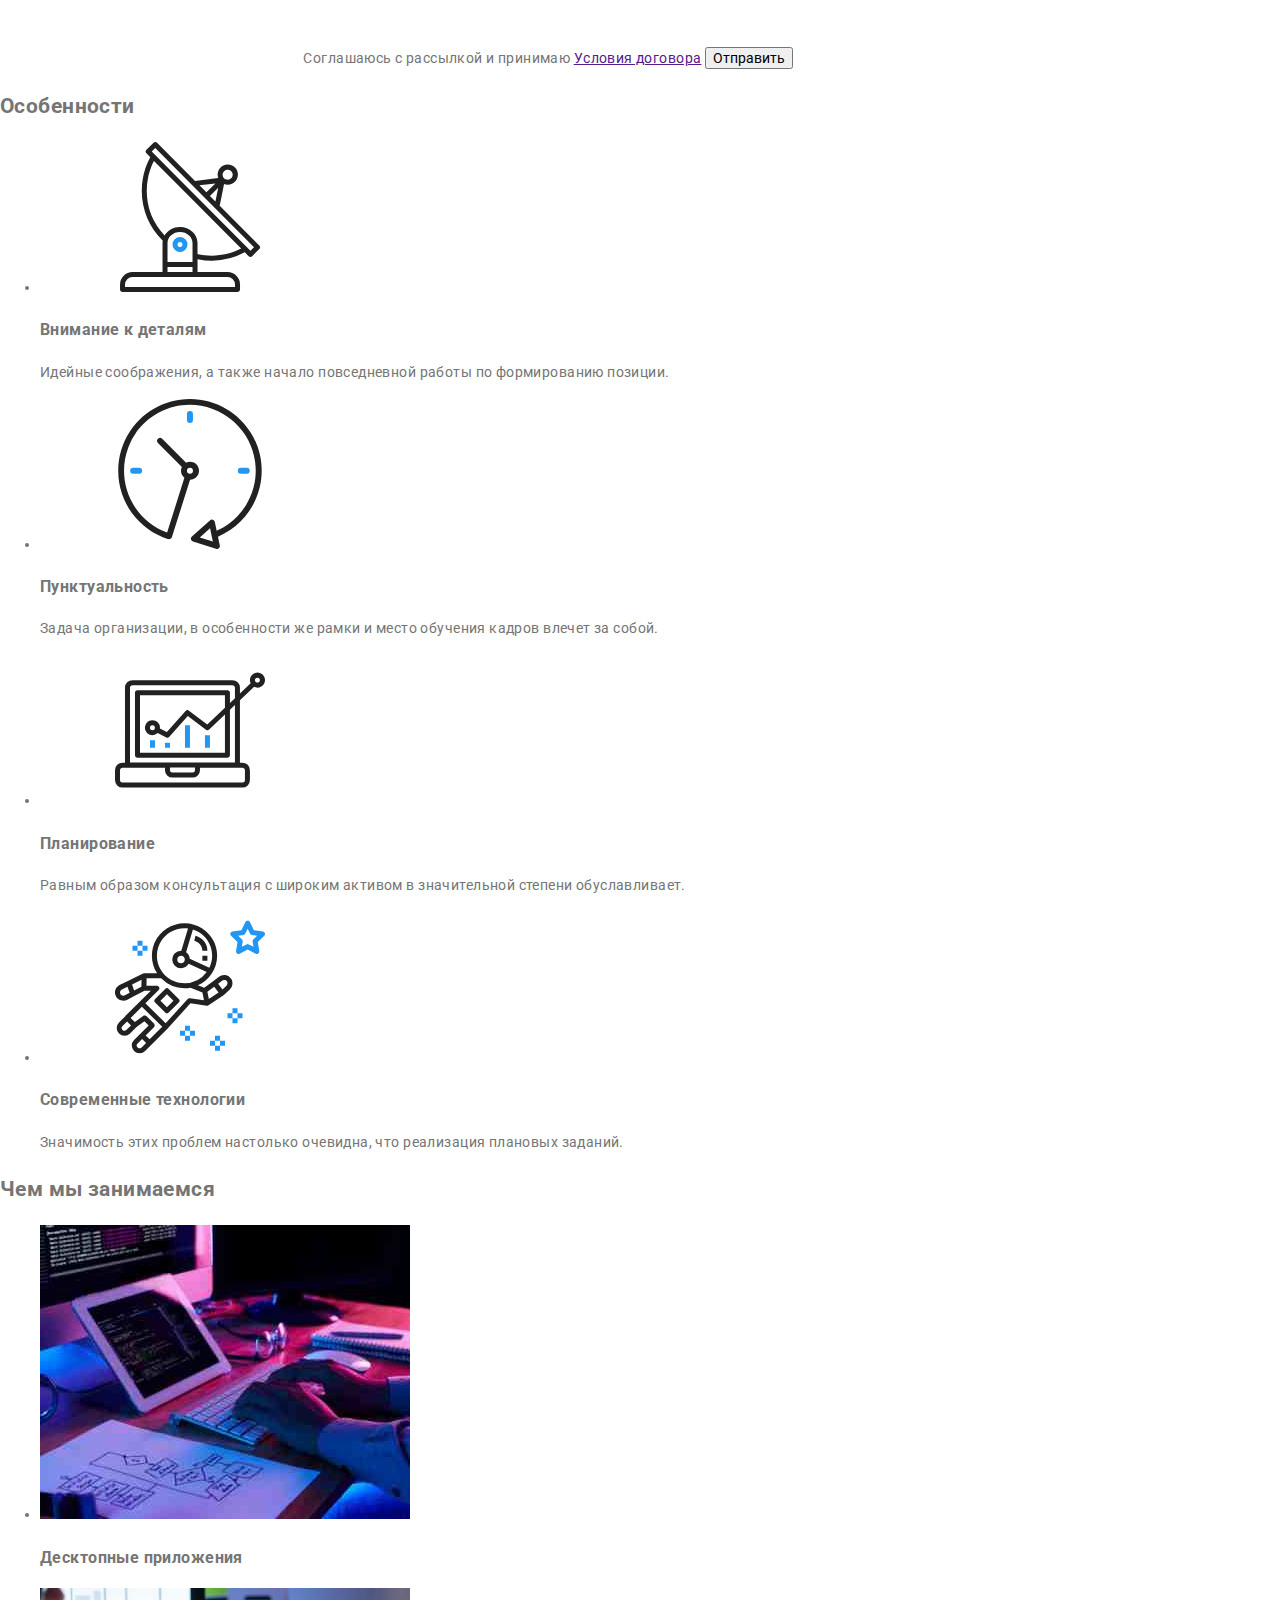
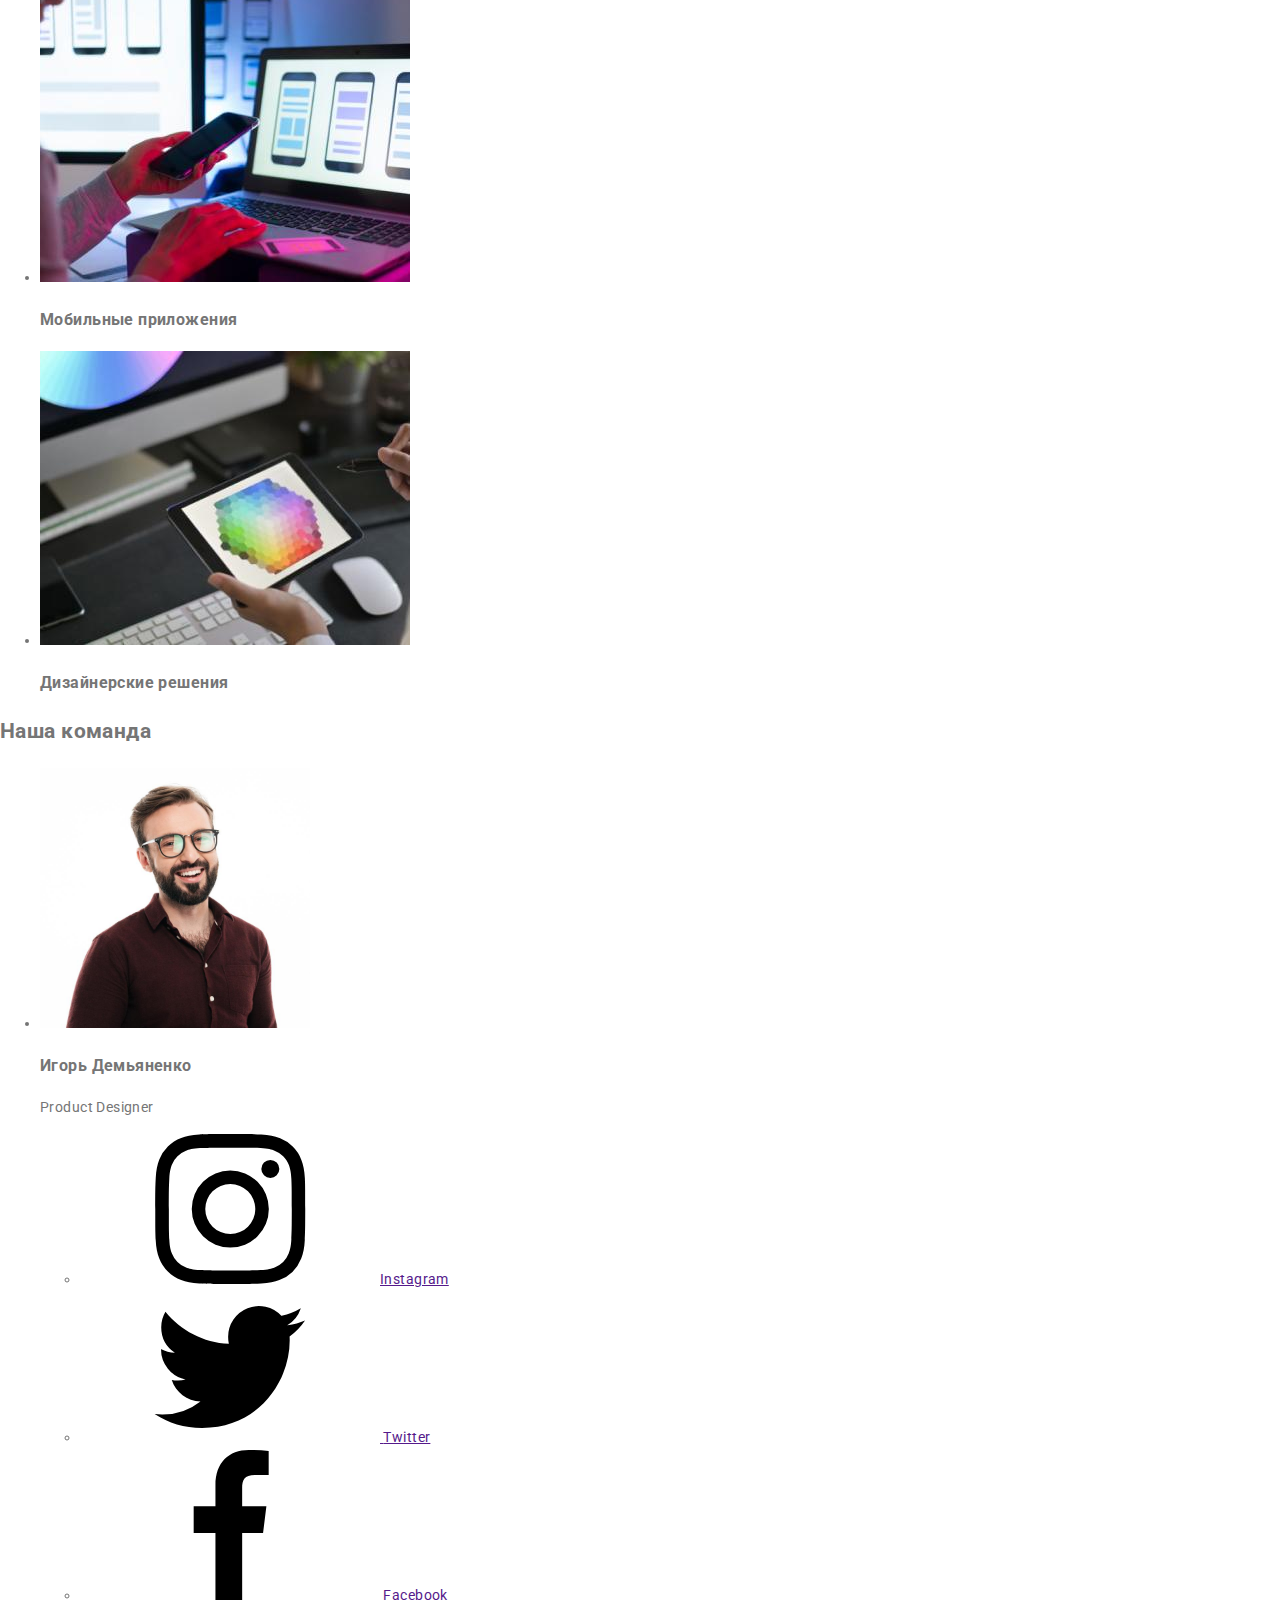
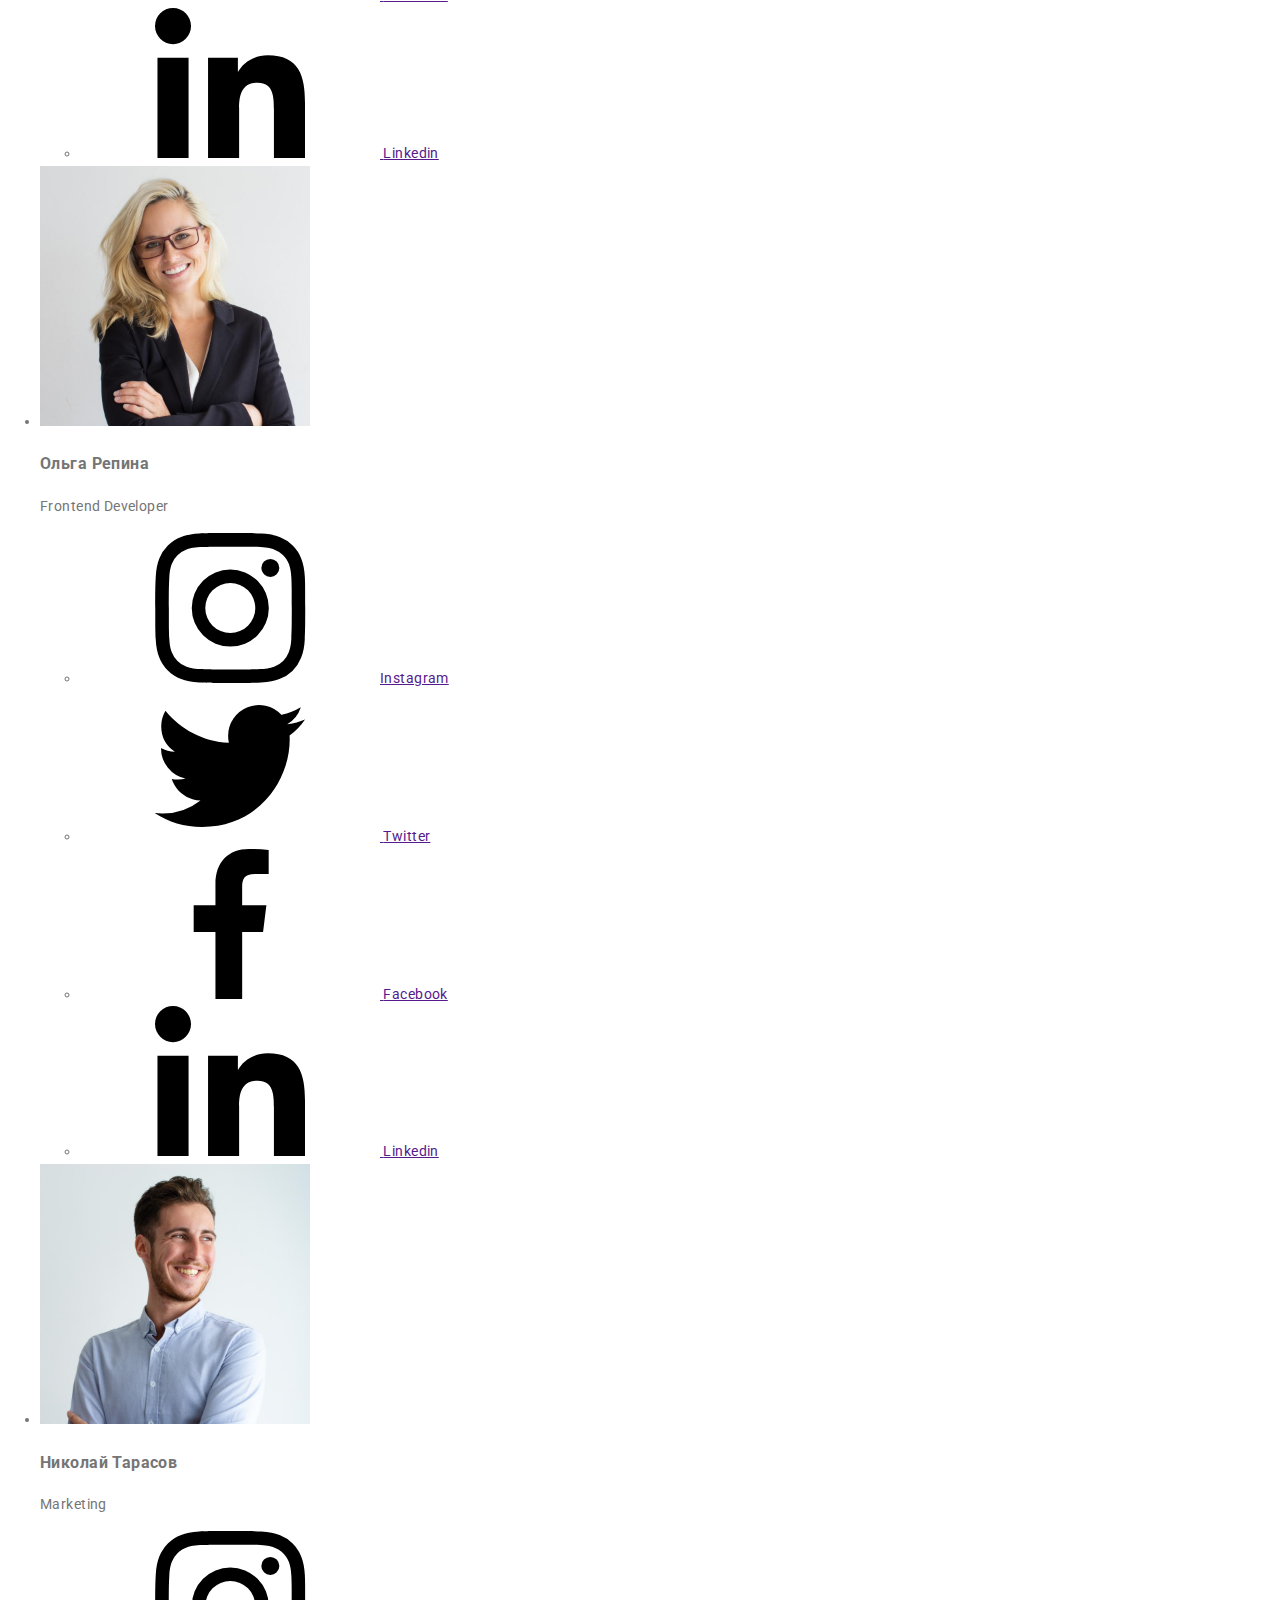
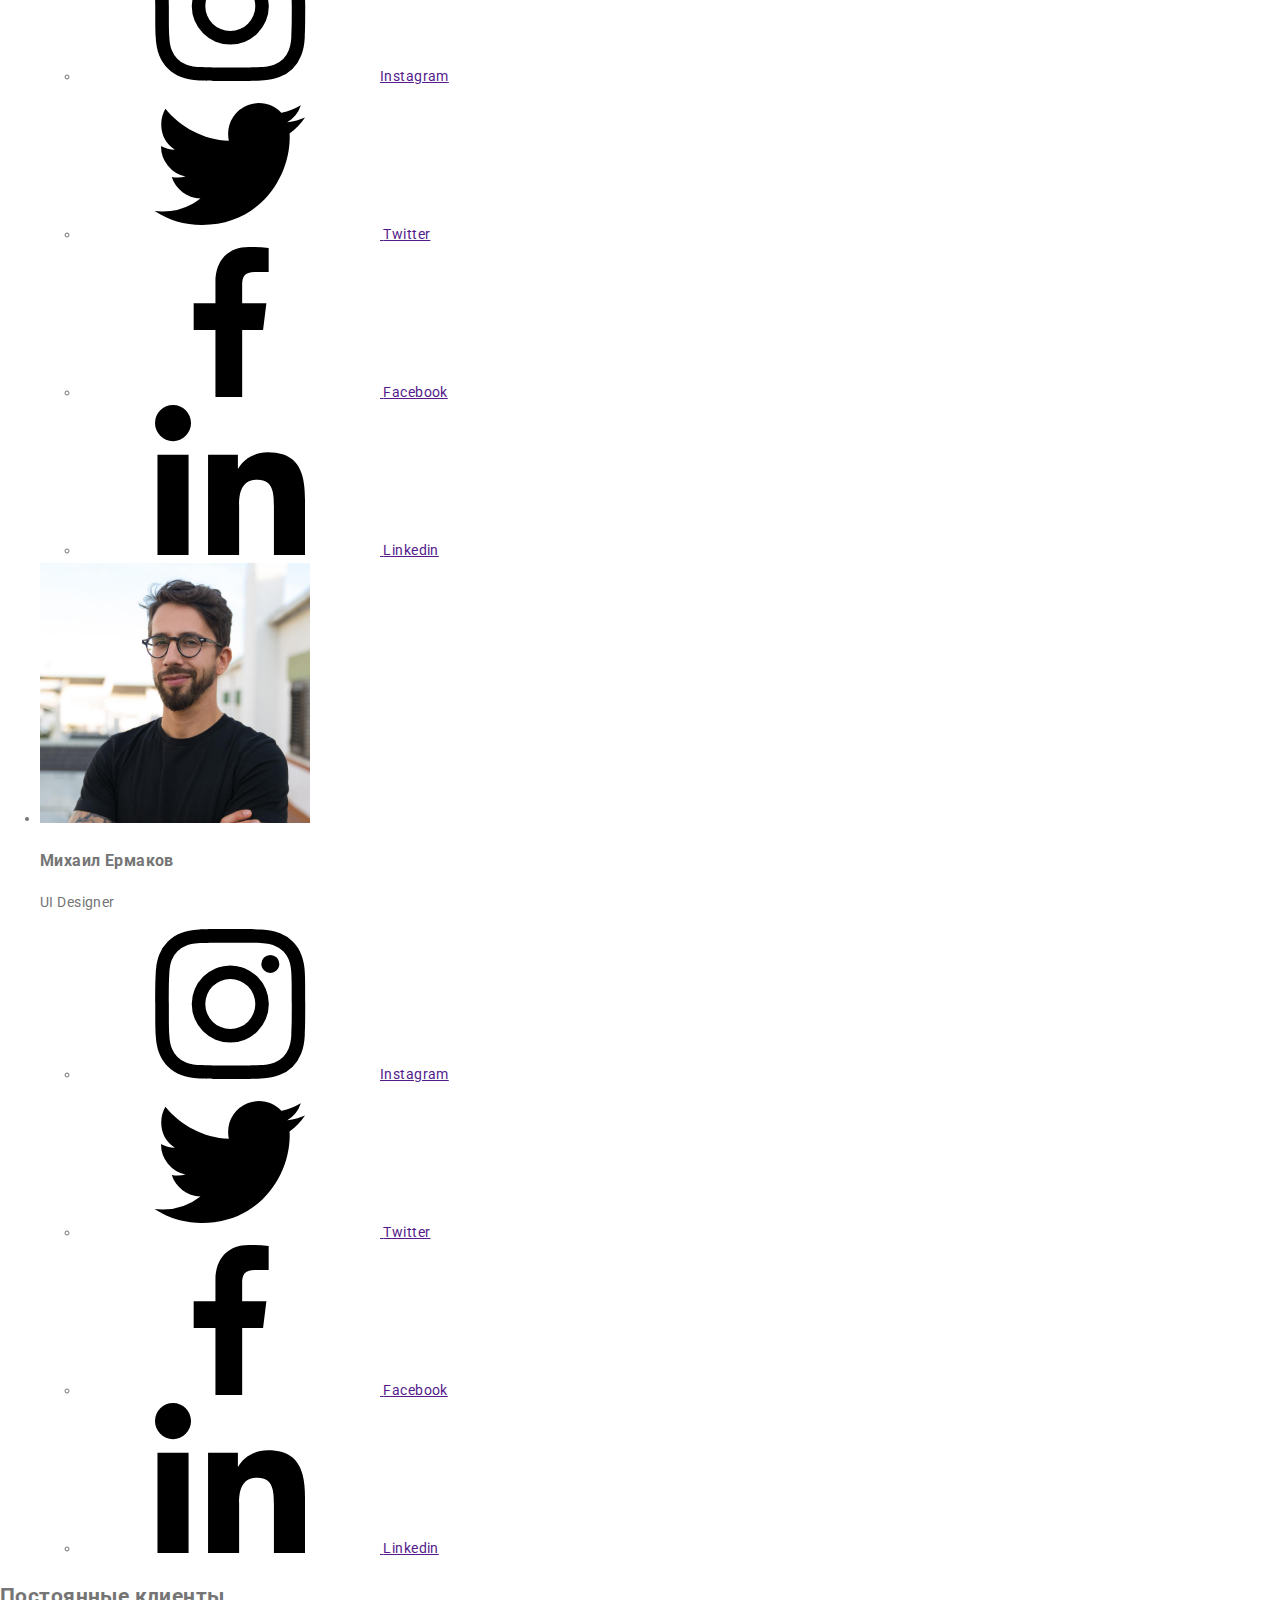
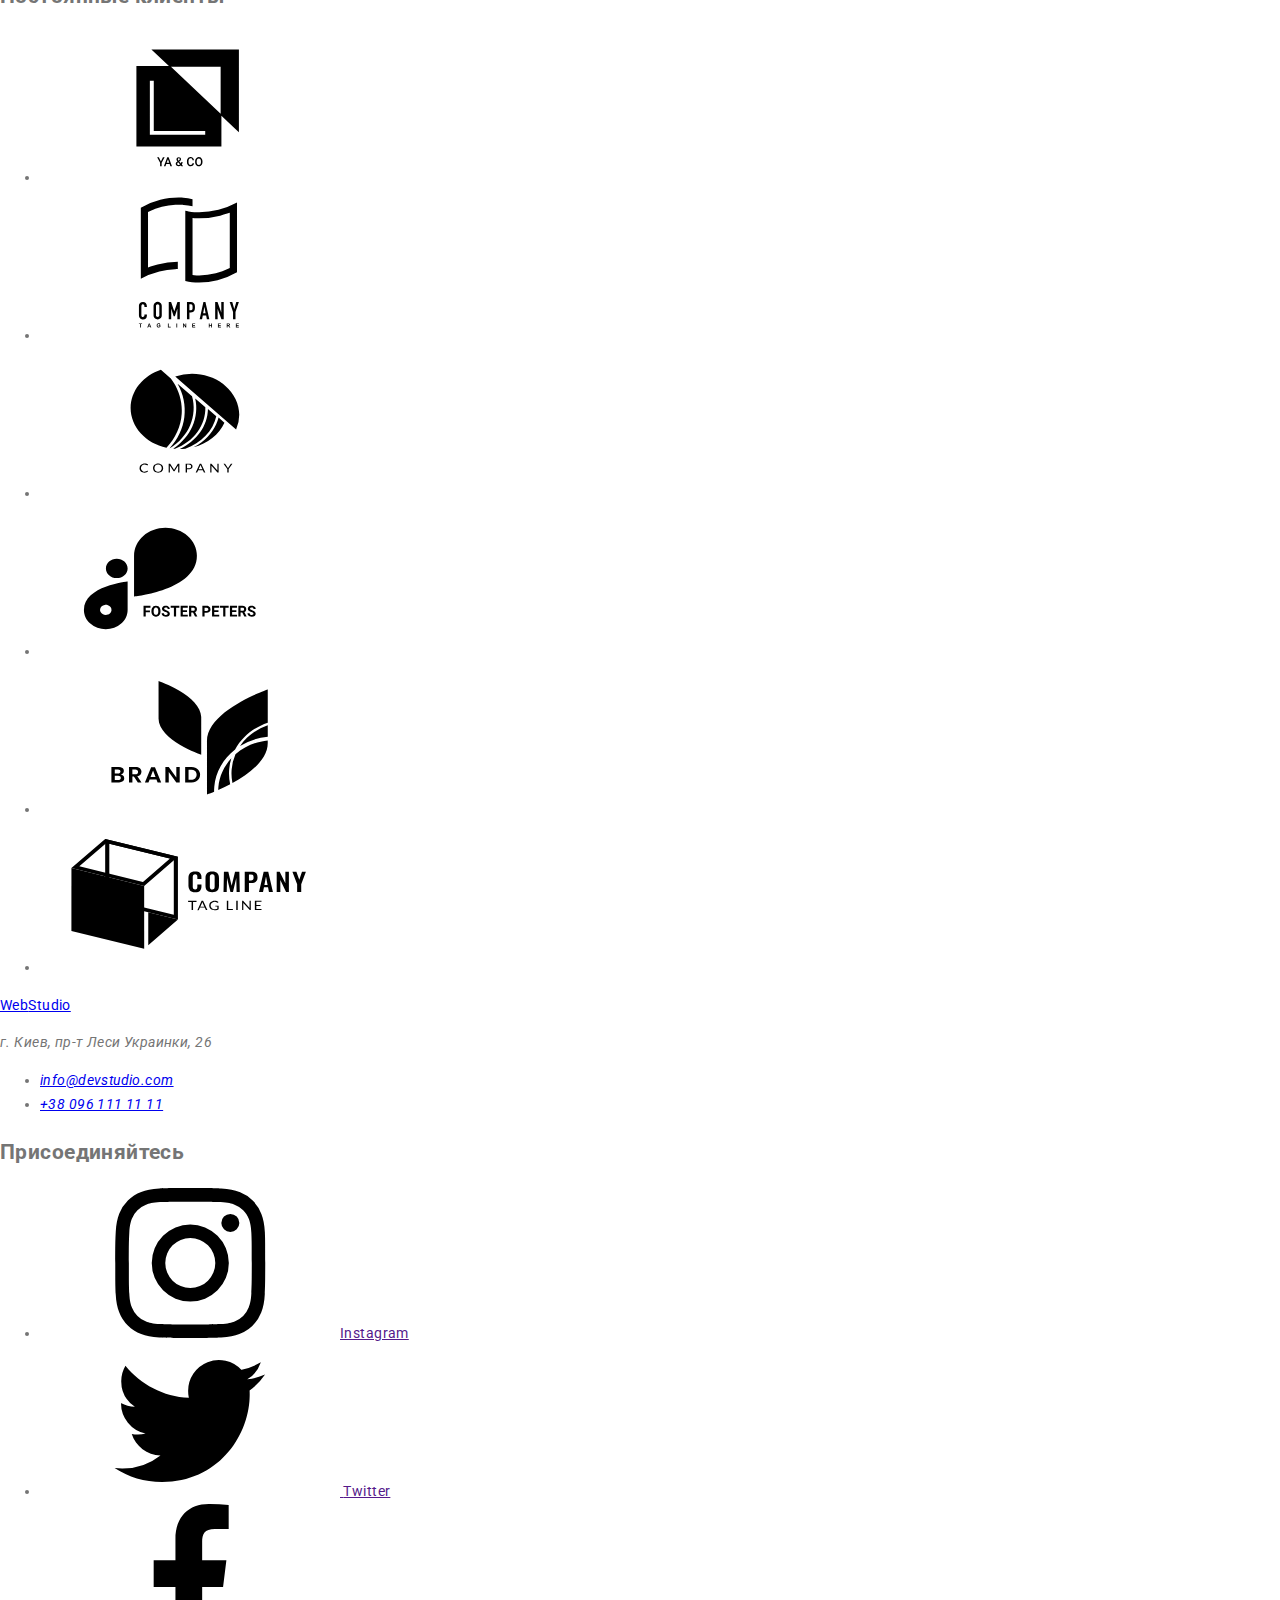
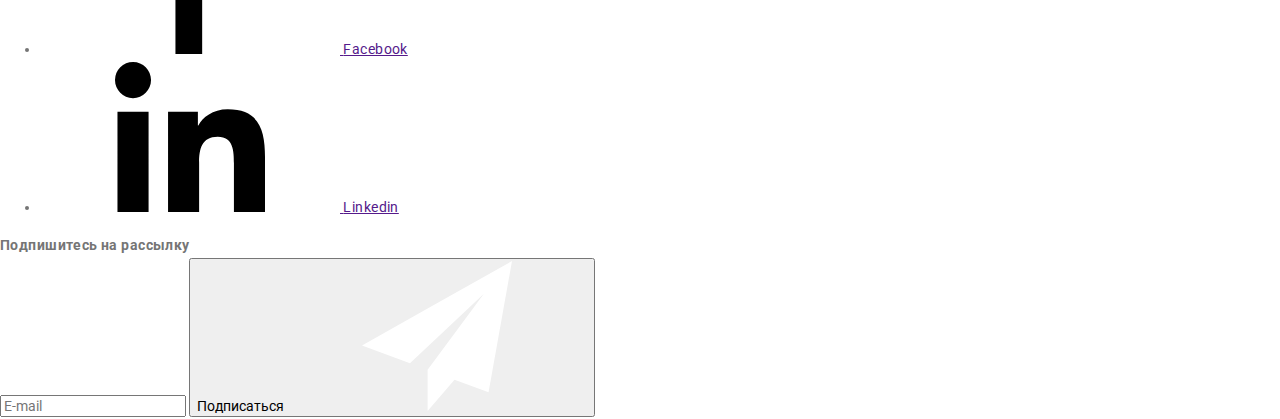
==== commit 5e66c93c: "Fix" ====
--- a/index.html
+++ b/index.html
@@ -9,7 +9,7 @@
   <link href="https://fonts.googleapis.com/css2?family=Raleway:wght@700&family=Roboto:wght@400;500;700;900&display=swap"
     rel="stylesheet">
   <link rel="stylesheet" href="https://cdnjs.cloudflare.com/ajax/libs/modern-normalize/1.0.0/modern-normalize.min.css">
-  <link rel="stylesheet" href="./css/styles.css">
+  <link rel="stylesheet" href="./css/main.min.css">
 </head>
 <body>
   <header class="header">
--- a/css/main.min.css
+++ b/css/main.min.css
@@ -0,0 +1,2 @@
+body{margin:0;background-color:#fff;color:#757575;font-family:Roboto, sans-serif;font-size:14px;line-height:1.71;letter-spacing:0.03em}
+/*# sourceMappingURL=main.min.css.map */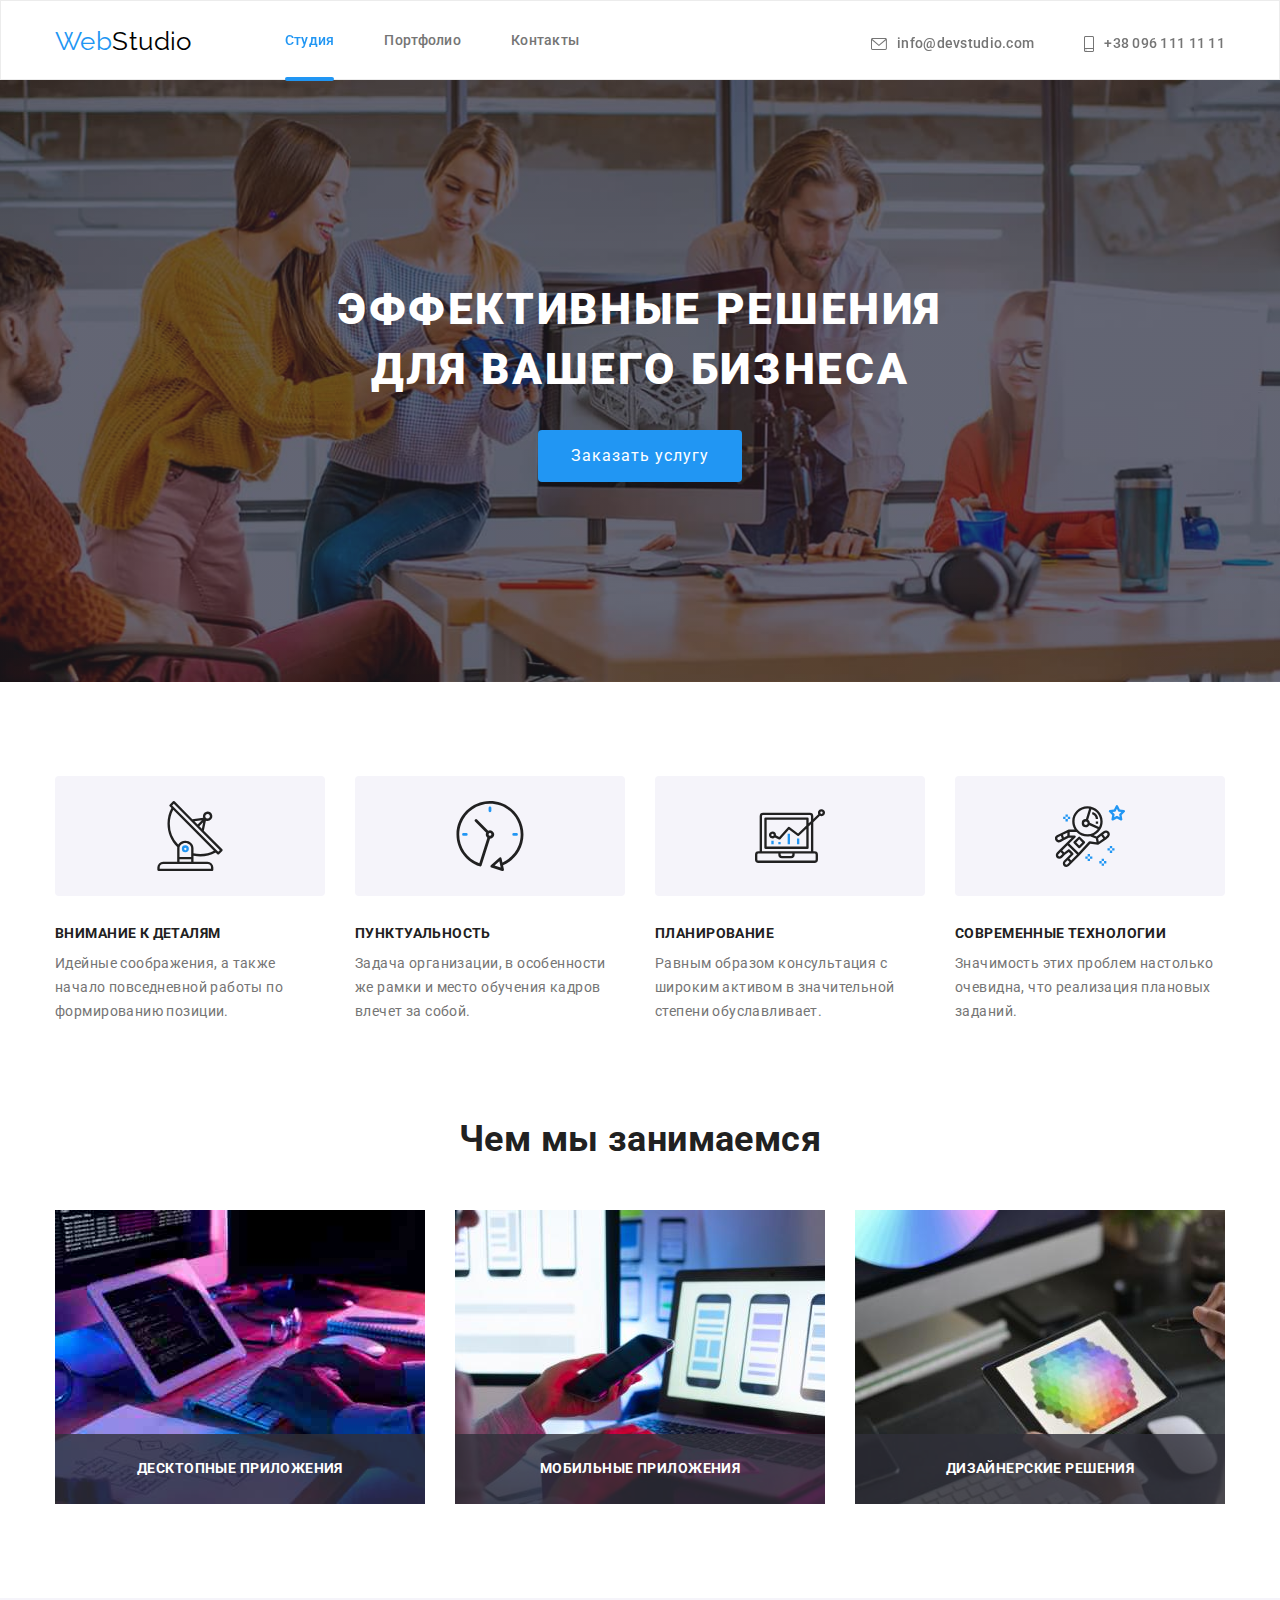
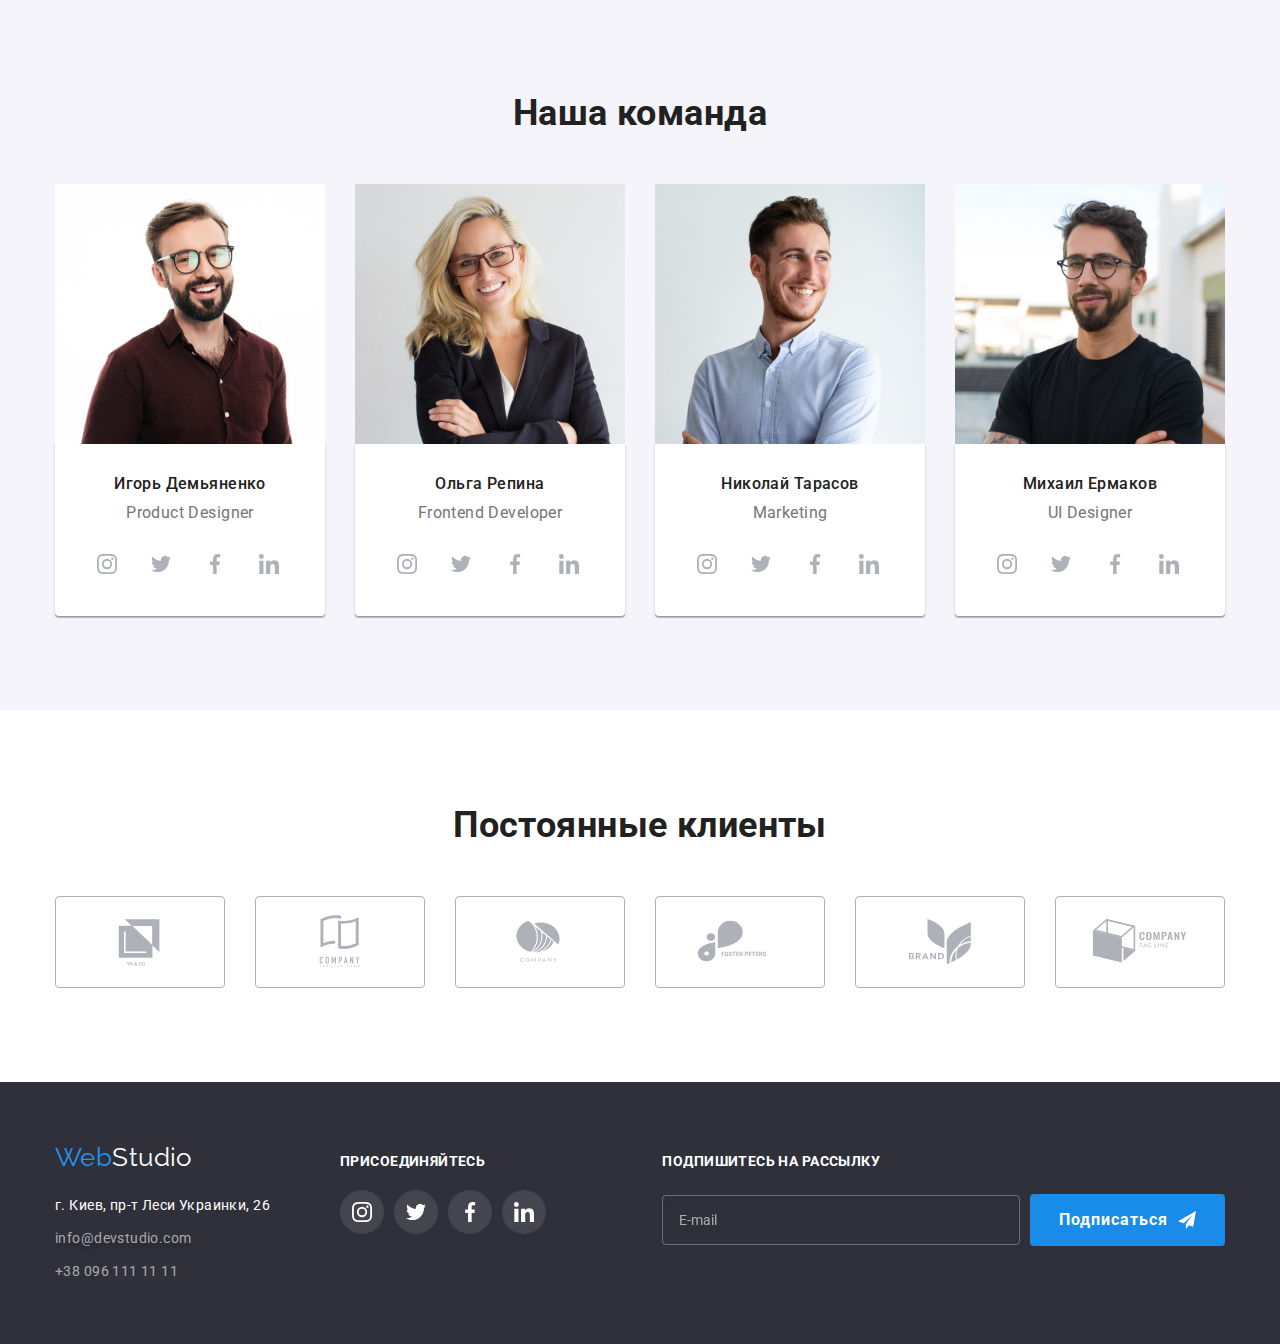
==== commit dbba1181: "09.06.2021" ====
--- a/index.html
+++ b/index.html
@@ -36,11 +36,11 @@
     <!--Banner-->
     <section class="hero">
       <h1 class="hero__title">Эффективные решения <br> для вашего бизнеса</h1>
-      <button class="buttun buttun--primary" data-modal-open type="button"> Заказать услугу </button>
+      <button class="buttun--primary" data-modal-open type="button"> Заказать услугу </button>
     </section>
     <div class="backdrop backdrop--is-hidden" data-modal>
       <div class="modal">
-        <button class="buttun buttun--close" data-modal-close>
+        <button class="buttun--close" data-modal-close>
           <span class="buttun-text--hide">Закрыть</span>
           <svg class="buttun__svg">
             <use href="./images/icon.svg#icon-close-black"></use>
@@ -84,7 +84,7 @@
           </label>
   
 
-          <button class="buttun buttun--submit" type="submit">Отправить</button>
+          <button class="buttun--submit" type="submit">Отправить</button>
         </form>
       </div>
     </div>
@@ -338,7 +338,7 @@
           <label class="grup__form-field">
             <input type="email" name="email" placeholder="E-mail" required>
           </label>
-          <button class="buttun buttun--flex " type="submit">Подписаться
+          <button class="buttun--flex" type="submit">Подписаться
             <svg class="buttun__svg-send">
               <use href="./images/icon.svg#icon-send"></use>
             </svg>
--- a/css/main.min.css
+++ b/css/main.min.css
@@ -1,2 +1,2 @@
-body{margin:0;background-color:#fff;color:#757575;font-family:Roboto, sans-serif;font-size:14px;line-height:1.71;letter-spacing:0.03em}
+body{margin:0;background-color:#fff;color:#757575;font-family:Roboto, sans-serif;font-size:14px;line-height:1.71;letter-spacing:0.03em}.container{margin-left:auto;margin-right:auto;padding-left:15px;padding-right:15px;width:1200px}.qualities-list__title,.content-team__title{margin-bottom:10px}.section{padding-top:94px;padding-bottom:94px}.banner--hide,.section__title--hide,.social-network-list--hide,.buttun-text--hide{position:absolute;width:1px;height:1px;margin:-1px;border:0;padding:0;white-space:nowrap;-webkit-clip-path:inset(100%);clip-path:inset(100%);clip:rect(0 0 0 0);overflow:hidden}ul{margin:0;padding:0;list-style:none}h1,h2,h3{font-size:14px}h1,h2,h3{margin-top:0;margin-bottom:0}p{margin-top:0;margin-bottom:0}.buttun--primary,.buttun--secondary,.buttun--close,.buttun--submit,.buttun--flex{cursor:pointer;font-size:16px;border-radius:4px;border:1px solid transparent;-webkit-transition:background-color 250ms cubic-bezier(0.4, 0, 0.2, 1),color 250ms cubic-bezier(0.4, 0, 0.2, 1),-webkit-box-shadow 250ms cubic-bezier(0.4, 0, 0.2, 1);transition:background-color 250ms cubic-bezier(0.4, 0, 0.2, 1),color 250ms cubic-bezier(0.4, 0, 0.2, 1),-webkit-box-shadow 250ms cubic-bezier(0.4, 0, 0.2, 1);transition:background-color 250ms cubic-bezier(0.4, 0, 0.2, 1),color 250ms cubic-bezier(0.4, 0, 0.2, 1),box-shadow 250ms cubic-bezier(0.4, 0, 0.2, 1);transition:background-color 250ms cubic-bezier(0.4, 0, 0.2, 1),color 250ms cubic-bezier(0.4, 0, 0.2, 1),box-shadow 250ms cubic-bezier(0.4, 0, 0.2, 1),-webkit-box-shadow 250ms cubic-bezier(0.4, 0, 0.2, 1)}.buttun--primary{display:inline-block;color:#fff;background-color:#2196f3;line-height:1.88;letter-spacing:0.06em;padding:10px 32px;text-align:center}.buttun--primary:hover,.buttun--primary:focus{background-color:#188ce8}.buttun--secondary{display:inline-block;color:#212121;background-color:#f5f4fa;font-weight:500;line-height:1.63;padding:6px 22px;min-width:73px;min-height:38px;text-align:center}.buttun--secondary:hover,.buttun--secondary:focus{color:#fff;background-color:#2196f3;-webkit-box-shadow:0px 3px 1px rgba(0,0,0,0.1),0px 1px 2px rgba(0,0,0,0.08),0px 2px 2px rgba(0,0,0,0.12);box-shadow:0px 3px 1px rgba(0,0,0,0.1),0px 1px 2px rgba(0,0,0,0.08),0px 2px 2px rgba(0,0,0,0.12);border-radius:4px}.buttun--close{position:absolute;right:8px;top:8px;display:-webkit-box;display:-ms-flexbox;display:flex;-webkit-box-align:center;-ms-flex-align:center;align-items:center;-webkit-box-pack:center;-ms-flex-pack:center;justify-content:center;height:30px;width:30px;padding:0;border-radius:50%;background:#ffffff;border:1px solid rgba(0,0,0,0.1);color:#000000;-webkit-transition:color 250ms cubic-bezier(0.4, 0, 0.2, 1);transition:color 250ms cubic-bezier(0.4, 0, 0.2, 1)}.buttun--close:hover,.buttun--close:focus{color:#2196f3}.buttun__svg{width:18px;height:18px;fill:currentColor}.buttun--submit{display:inline-block;padding:10px 55px 10px 55px;font-weight:bold;line-height:1.875;letter-spacing:0.06em;color:#fff;background:#188ce8;-webkit-box-shadow:0px 4px 4px rgba(0,0,0,0.15);box-shadow:0px 4px 4px rgba(0,0,0,0.15)}.buttun--flex{display:-webkit-box;display:-ms-flexbox;display:flex;-webkit-box-align:center;-ms-flex-align:center;align-items:center;text-align:center;padding:10px 28px;margin-left:10px;font-weight:bold;line-height:1.875;letter-spacing:0.06em;color:#fff;background:#188ce8}.buttun__svg-send{width:18px;height:18px;margin-left:10px}.backdrop{position:fixed;top:0;left:0;width:100%;height:100%;background-color:rgba(0,0,0,0.2);z-index:3;-webkit-transform:scale(1);transform:scale(1);-webkit-transition:opacity 250ms cubic-bezier(0.4, 0, 0.2, 1),-webkit-transform 250ms cubic-bezier(0.4, 0, 0.2, 1);transition:opacity 250ms cubic-bezier(0.4, 0, 0.2, 1),-webkit-transform 250ms cubic-bezier(0.4, 0, 0.2, 1);transition:opacity 250ms cubic-bezier(0.4, 0, 0.2, 1),transform 250ms cubic-bezier(0.4, 0, 0.2, 1);transition:opacity 250ms cubic-bezier(0.4, 0, 0.2, 1),transform 250ms cubic-bezier(0.4, 0, 0.2, 1),-webkit-transform 250ms cubic-bezier(0.4, 0, 0.2, 1)}.backdrop--is-hidden{opacity:0;pointer-events:none;-webkit-transform:scale(0);transform:scale(0);-webkit-transition:opacity 250ms cubic-bezier(0.4, 0, 0.2, 1),-webkit-transform 250ms cubic-bezier(0.4, 0, 0.2, 1);transition:opacity 250ms cubic-bezier(0.4, 0, 0.2, 1),-webkit-transform 250ms cubic-bezier(0.4, 0, 0.2, 1);transition:opacity 250ms cubic-bezier(0.4, 0, 0.2, 1),transform 250ms cubic-bezier(0.4, 0, 0.2, 1);transition:opacity 250ms cubic-bezier(0.4, 0, 0.2, 1),transform 250ms cubic-bezier(0.4, 0, 0.2, 1),-webkit-transform 250ms cubic-bezier(0.4, 0, 0.2, 1)}.modal{position:absolute;left:50%;top:50%;-webkit-transform:translate(-50%, -50%);transform:translate(-50%, -50%);width:528px;padding:40px;background:#fff;-webkit-box-shadow:0px 1px 3px rgba(0,0,0,0.12),0px 1px 1px rgba(0,0,0,0.14),0px 2px 1px rgba(0,0,0,0.2);box-shadow:0px 1px 3px rgba(0,0,0,0.12),0px 1px 1px rgba(0,0,0,0.14),0px 2px 1px rgba(0,0,0,0.2);border-radius:4px}.form{width:448px;margin:0 auto 0 auto;text-align:center}.form__field{display:-webkit-box;display:-ms-flexbox;display:flex;position:relative;-webkit-box-orient:vertical;-webkit-box-direction:normal;-ms-flex-direction:column;flex-direction:column;margin-top:10px;text-align:left}textarea{width:100%;height:120px;padding:12px 16px;resize:none;border:1px solid rgba(33,33,33,0.2);border-radius:4px;-webkit-transition:border 250ms cubic-bezier(0.4, 0, 0.2, 1);transition:border 250ms cubic-bezier(0.4, 0, 0.2, 1)}.form__field input{margin:0;padding:12px 0 12px 42px;border:1px solid rgba(33,33,33,0.2);border-radius:4px;-webkit-transition:border 250ms cubic-bezier(0.4, 0, 0.2, 1);transition:border 250ms cubic-bezier(0.4, 0, 0.2, 1)}.form__text-lable{font-size:12px;line-height:1.16;letter-spacing:0.01em;margin-bottom:4px}.form__field textarea::-webkit-input-placeholder{line-height:1.14;letter-spacing:0.01em;color:rgba(117,117,117,0.5)}.form__field textarea:-ms-input-placeholder{line-height:1.14;letter-spacing:0.01em;color:rgba(117,117,117,0.5)}.form__field textarea::-ms-input-placeholder{line-height:1.14;letter-spacing:0.01em;color:rgba(117,117,117,0.5)}.form__field textarea::placeholder{line-height:1.14;letter-spacing:0.01em;color:rgba(117,117,117,0.5)}.form__title{margin-bottom:12px;font-size:20px;line-height:1.15;text-align:center;color:#212121}.form__checkbox-agreement-conditions{display:-webkit-box;display:-ms-flexbox;display:flex;-webkit-box-align:center;-ms-flex-align:center;align-items:center;-webkit-box-pack:center;-ms-flex-pack:center;justify-content:center;margin-top:20px;margin-bottom:30px}.form__checkbox-agreement-conditions input[type='checkbox']{-webkit-appearance:none;-moz-appearance:none;appearance:none;position:absolute;width:16px;height:15px;bottom:126px;left:52px}.form__text,.form__checkbox-link{line-height:1.71}.form__text{margin-left:7px}.form__checkbox-link{-webkit-text-decoration-line:underline;text-decoration-line:underline;color:#2196f3}.form__icon-check{width:16px;height:15px;border:2px solid #212121;border-radius:2px;-webkit-transform:scale(0.9);transform:scale(0.9)}.form__checkbox:checked+.form__icon-check{border-color:#2196f3;background-origin:border-box;background-color:#2196f3;-webkit-box-shadow:0px 4px 4px rgba(0,0,0,0.25);box-shadow:0px 4px 4px rgba(0,0,0,0.25);-webkit-transform:scale(1);transform:scale(1);-webkit-transition:background-color 250ms cubic-bezier(0.4, 0, 0.2, 1),border-color 250ms cubic-bezier(0.4, 0, 0.2, 1),-webkit-box-shadow 250ms cubic-bezier(0.4, 0, 0.2, 1),-webkit-transform 250ms cubic-bezier(0.4, 0, 0.2, 1);transition:background-color 250ms cubic-bezier(0.4, 0, 0.2, 1),border-color 250ms cubic-bezier(0.4, 0, 0.2, 1),-webkit-box-shadow 250ms cubic-bezier(0.4, 0, 0.2, 1),-webkit-transform 250ms cubic-bezier(0.4, 0, 0.2, 1);transition:background-color 250ms cubic-bezier(0.4, 0, 0.2, 1),box-shadow 250ms cubic-bezier(0.4, 0, 0.2, 1),border-color 250ms cubic-bezier(0.4, 0, 0.2, 1),transform 250ms cubic-bezier(0.4, 0, 0.2, 1);transition:background-color 250ms cubic-bezier(0.4, 0, 0.2, 1),box-shadow 250ms cubic-bezier(0.4, 0, 0.2, 1),border-color 250ms cubic-bezier(0.4, 0, 0.2, 1),transform 250ms cubic-bezier(0.4, 0, 0.2, 1),-webkit-box-shadow 250ms cubic-bezier(0.4, 0, 0.2, 1),-webkit-transform 250ms cubic-bezier(0.4, 0, 0.2, 1)}.form__svg-phone,.form__svg-mail,.form__svg-human{position:absolute;width:18px;height:18px;top:29px;left:12px;fill:#000000;-webkit-transition:fill 250ms cubic-bezier(0.4, 0, 0.2, 1);transition:fill 250ms cubic-bezier(0.4, 0, 0.2, 1)}.form__field:focus-within>.form__svg-phone,.form__field:hover>.form__svg-phone,.form__field:focus-within>.form__svg-mail,.form__field:hover>.form__svg-mail,.form__field:focus-within>.form__svg-human,.form__field:hover>.form__svg-human{fill:#2196f3}.form__field input:hover,.form__field textarea:hover,.form__field input:focus-within,.form__field textarea:focus-within{outline:#2196f3;border:1px solid #2196f3}.header{position:fixed;top:0;left:0;width:100%;height:80px;background-color:#fff;border:1px solid #ececec;z-index:2}.logo{font-family:Raleway, sans-serif;font-size:26px;line-height:1.19;text-decoration:none}.logo--blue{color:#2196f3}.logo--black{color:#000}.container--flex,.main-nav{display:-webkit-box;display:-ms-flexbox;display:flex;-webkit-box-align:center;-ms-flex-align:center;align-items:center}.site-nav{display:-webkit-box;display:-ms-flexbox;display:flex;margin-left:93px}.site-nav__link{display:block;padding-top:32px;padding-bottom:32px;color:var(--tiile-text-color);font-weight:500;line-height:1.14;letter-spacing:0.02em;text-decoration:none;-webkit-transition:color 250ms cubic-bezier(0.4, 0, 0.2, 1);transition:color 250ms cubic-bezier(0.4, 0, 0.2, 1)}.site-nav .site-nav__link:hover,.site-nav .site-nav__link:focus{color:#2196f3}.site-nav__link--current{position:relative;color:#2196f3}.site-nav__link--current::after{position:absolute;bottom:0;left:0;display:block;content:'';height:4px;width:100%;margin-top:28px;background:#2196f3;border-radius:2px}.contact-header .contact-header__item+.contact-header__item,.site-nav__item+.site-nav__item{margin-left:50px}.contact-header{display:-webkit-box;display:-ms-flexbox;display:flex;margin-left:auto}.contact-header__link{display:-webkit-box;display:-ms-flexbox;display:flex;-webkit-box-align:center;-ms-flex-align:center;align-items:center;padding-top:32px;padding-bottom:32px;color:#757575;font-weight:500;line-height:1.14;letter-spacing:0.02em;text-decoration:none;-webkit-transition:color 250ms cubic-bezier(0.4, 0, 0.2, 1);transition:color 250ms cubic-bezier(0.4, 0, 0.2, 1)}.contact-header .contact-header__link:hover,.contact-header .contact-header__link:focus{color:#2196f3}.contact-header__svg-email{width:16px;height:12px;margin-right:10px;fill:currentColor}.contact-header__svg-tell{width:10px;height:16px;margin-right:10px;fill:currentColor}.hero{max-width:1600px;margin-left:auto;margin-right:auto;background-color:#2f303a;background-image:-webkit-gradient(linear, left top, right top, from(rgba(47,48,58,0.4)), to(rgba(47,48,58,0.4))),url(../images/baner.jpg);background-image:linear-gradient(to right, rgba(47,48,58,0.4), rgba(47,48,58,0.4)),url(../images/baner.jpg);background-repeat:no-repeat;background-position:center;background-size:cover;text-align:center;padding:200px 0}.hero__title{margin-bottom:30px;color:#fff;font-weight:900;font-size:44px;line-height:1.36;letter-spacing:0.06em;text-transform:uppercase}.qualities-list,.doing-list,.team-list{display:-webkit-box;display:-ms-flexbox;display:flex}.qualities-list__item+.qualities-list__item,.doing-list__item+.doing-list__item,.team-list__item+.team-list__item{margin-left:30px}.qualities-list__item,.team-list___item{width:270px}.qualities-list__title{color:#212121;line-height:1.14;text-transform:uppercase}.qualities-list__icon-svg{display:-webkit-box;display:-ms-flexbox;display:flex;-webkit-box-align:center;-ms-flex-align:center;align-items:center;-webkit-box-pack:center;-ms-flex-pack:center;justify-content:center;height:120px;background-color:#f5f4fa;border-radius:4px;margin-bottom:30px}.qualities-list__svg-qualities{width:70px;height:70px}.section__title{margin-bottom:50px;color:#212121;font-size:36px;line-height:1.17;text-align:center}.section__doing{padding-top:0;padding-bottom:94px}.card-image--no-gap{display:block}.doing-list__item{width:370px}.product-thumb{position:relative}.box{position:absolute;bottom:0;right:0;display:-webkit-box;display:-ms-flexbox;display:flex;-webkit-box-align:center;-ms-flex-align:center;align-items:center;-webkit-box-pack:center;-ms-flex-pack:center;justify-content:center;text-align:center;width:370px;height:70px;background:rgba(47,48,58,0.8)}.box__title{color:#fff;line-height:1.14;text-transform:uppercase;margin:0}.section--background-color-grey{text-align:center;background-color:#f5f4fa}.content-team{padding:30px;background-color:#fff;-webkit-box-shadow:0px 1px 3px rgba(0,0,0,0.12),0px 1px 1px rgba(0,0,0,0.14),0px 2px 1px rgba(0,0,0,0.2);box-shadow:0px 1px 3px rgba(0,0,0,0.12),0px 1px 1px rgba(0,0,0,0.14),0px 2px 1px rgba(0,0,0,0.2);border-radius:0px 0px 4px 4px}.content-team__title{color:#212121;font-weight:500}.content-team__title,.content-team__text{font-size:16px;line-height:1.19}.content-team .social-network-list__svg{height:20px;width:20px;fill:currentColor}.content-team .social-network-list__link{color:#afb1b8;background-color:transparent;-webkit-transition:color 250ms cubic-bezier(0.4, 0, 0.2, 1),background-color 250ms cubic-bezier(0.4, 0, 0.2, 1);transition:color 250ms cubic-bezier(0.4, 0, 0.2, 1),background-color 250ms cubic-bezier(0.4, 0, 0.2, 1)}.content-team .social-network-list__link:hover,.content-team .social-network-list__link:focus{color:#fff;background-color:#2196f3}.regular-customers-list{display:-webkit-box;display:-ms-flexbox;display:flex}.regular-customers-list__svg-company{width:106px;height:60px;fill:currentColor}.regular-customers-list__link-company{display:-webkit-box;display:-ms-flexbox;display:flex;-webkit-box-align:center;-ms-flex-align:center;align-items:center;-webkit-box-pack:center;-ms-flex-pack:center;justify-content:center;width:170px;height:92px;border:1px solid #afb1b8;border-radius:4px;color:#afb1b8;-webkit-transition:color 250ms cubic-bezier(0.4, 0, 0.2, 1),border 250ms cubic-bezier(0.4, 0, 0.2, 1);transition:color 250ms cubic-bezier(0.4, 0, 0.2, 1),border 250ms cubic-bezier(0.4, 0, 0.2, 1)}.regular-customers-list .regular-customers-list__link-company:hover,.regular-customers-list .regular-customers-list__link-company:focus{border:1px solid #2196f3;color:#2196f3}.regular-customers-list__item+.regular-customers-list__item{margin-left:30px}.section__portfolio{padding-top:88px;padding-bottom:100px}.filter-list{display:-webkit-box;display:-ms-flexbox;display:flex;-webkit-box-pack:center;-ms-flex-pack:center;justify-content:center;margin-bottom:34px}.filter-list__item+.filter-list__item{margin-left:8px}.portfolio-list{display:-webkit-box;display:-ms-flexbox;display:flex;-ms-flex-wrap:wrap;flex-wrap:wrap}.portfolio-list__item{-ms-flex-preferred-size:calc((100% - 60px) / 3);flex-basis:calc((100% - 60px) / 3);margin-right:30px;margin-bottom:30px;background:#fff}.portfolio-list__item:nth-child(3n){margin-right:0}.portfolio-list__item:nth-last-child(-n+3){margin-bottom:0}.portfolio-list__link{display:block;text-decoration:none;-webkit-transition:-webkit-box-shadow 250ms cubic-bezier(0.4, 0, 0.2, 1);transition:-webkit-box-shadow 250ms cubic-bezier(0.4, 0, 0.2, 1);transition:box-shadow 250ms cubic-bezier(0.4, 0, 0.2, 1);transition:box-shadow 250ms cubic-bezier(0.4, 0, 0.2, 1), -webkit-box-shadow 250ms cubic-bezier(0.4, 0, 0.2, 1)}.portfolio-list__link:hover,.portfolio-list__link:focus{-webkit-box-shadow:0px 1px 1px rgba(0,0,0,0.12),0px 4px 4px rgba(0,0,0,0.06),1px 4px 6px rgba(0,0,0,0.16);box-shadow:0px 1px 1px rgba(0,0,0,0.12),0px 4px 4px rgba(0,0,0,0.06),1px 4px 6px rgba(0,0,0,0.16)}.content-portfolio{padding:20px 24px;border-right-width:1px;border-right-style:solid;border-right-color:#eeeeee;border-left-width:1px;border-left-style:solid;border-left-color:#eeeeee;border-bottom-width:1px;border-bottom-style:solid;border-bottom-color:#eeeeee}.content-portfolio__title{margin:0 0 4px 0;color:#212121;font-size:18px;line-height:2;letter-spacing:0.06em;border-right-width:1px}.content-portfolio__text{font-size:16px;line-height:1.88;border-right-width:1px;color:#757575}.section__portfolio .product-thumb{position:relative;overflow:hidden}.product-overlay{position:absolute;top:0;left:0;-webkit-transform:translateY(294px);transform:translateY(294px);width:100%;height:100%;padding:63px 24px;font-size:18px;line-height:1.55;color:#fff;background-color:rgba(33,150,243,0.9);opacity:0;-webkit-transition:-webkit-transform 250ms cubic-bezier(0.4, 0, 0.2, 1);transition:-webkit-transform 250ms cubic-bezier(0.4, 0, 0.2, 1);transition:transform 250ms cubic-bezier(0.4, 0, 0.2, 1);transition:transform 250ms cubic-bezier(0.4, 0, 0.2, 1), -webkit-transform 250ms cubic-bezier(0.4, 0, 0.2, 1)}.portfolio-list__link:hover .product-overlay,.portfolio-list__link:focus .product-overlay{-webkit-transform:translateY(0);transform:translateY(0);opacity:1}footer{background-color:#2f303a;padding-top:60px;padding-bottom:60px}.container--flex{-webkit-box-align:baseline;-ms-flex-align:baseline;align-items:baseline}.address{margin-top:20px;font-style:normal}.logo--white{color:#fff}.address__location{color:#fff;line-height:1.71}.contact-footer__link{color:rgba(255,255,255,0.6);line-height:1.71;text-decoration:none}.contact-footer__link--shadow{text-shadow:0px 4px 4px rgba(0,0,0,0.25)}.contact-footer__item,.address__location{margin-bottom:9px;display:block}.contact-footer__item:nth-child(2){margin-bottom:0}.social-network-footer{margin-left:70px}.social-network-footer__titel{line-height:1.14;text-transform:uppercase;color:#fff}.social-network-list{display:-webkit-box;display:-ms-flexbox;display:flex;margin-top:20px}.social-network-list__link{display:-webkit-box;display:-ms-flexbox;display:flex;-webkit-box-align:center;-ms-flex-align:center;align-items:center;-webkit-box-pack:center;-ms-flex-pack:center;justify-content:center;height:44px;width:44px;border-radius:50%;background-color:rgba(255,255,255,0.1);-webkit-transition:background-color 250ms cubic-bezier(0.4, 0, 0.2, 1);transition:background-color 250ms cubic-bezier(0.4, 0, 0.2, 1)}.social-network-list__link:hover,.social-network-list__link:focus{background-color:#2196f3}.social-network-list__svg{height:20px;width:20px;fill:#fff}.social-network-list__item+.social-network-list__item{margin-left:10px}.form-footer{margin-left:auto}.form-footer__text{line-height:1.142;text-transform:uppercase;color:#fff}.grup{display:-webkit-box;display:-ms-flexbox;display:flex;-webkit-box-align:baseline;-ms-flex-align:baseline;align-items:baseline;margin-top:20px}.grup__form-field input{width:358px;height:50px;padding:15px 0 15px 16px;line-height:1.25;color:rgba(255,255,255,0.6);background-color:inherit;border:1px solid rgba(255,255,255,0.3);-webkit-filter:drop-shadow(0px 4px 4px rgba(0,0,0,0.15));filter:drop-shadow(0px 4px 4px rgba(0,0,0,0.15));border-radius:4px;-webkit-transition:border 250ms cubic-bezier(0.4, 0, 0.2, 1);transition:border 250ms cubic-bezier(0.4, 0, 0.2, 1)}.grup__form-field input::-webkit-input-placeholder{line-height:1.25;color:rgba(255,255,255,0.6)}.grup__form-field input:-ms-input-placeholder{line-height:1.25;color:rgba(255,255,255,0.6)}.grup__form-field input::-ms-input-placeholder{line-height:1.25;color:rgba(255,255,255,0.6)}.grup__form-field input::placeholder{line-height:1.25;color:rgba(255,255,255,0.6)}
 /*# sourceMappingURL=main.min.css.map */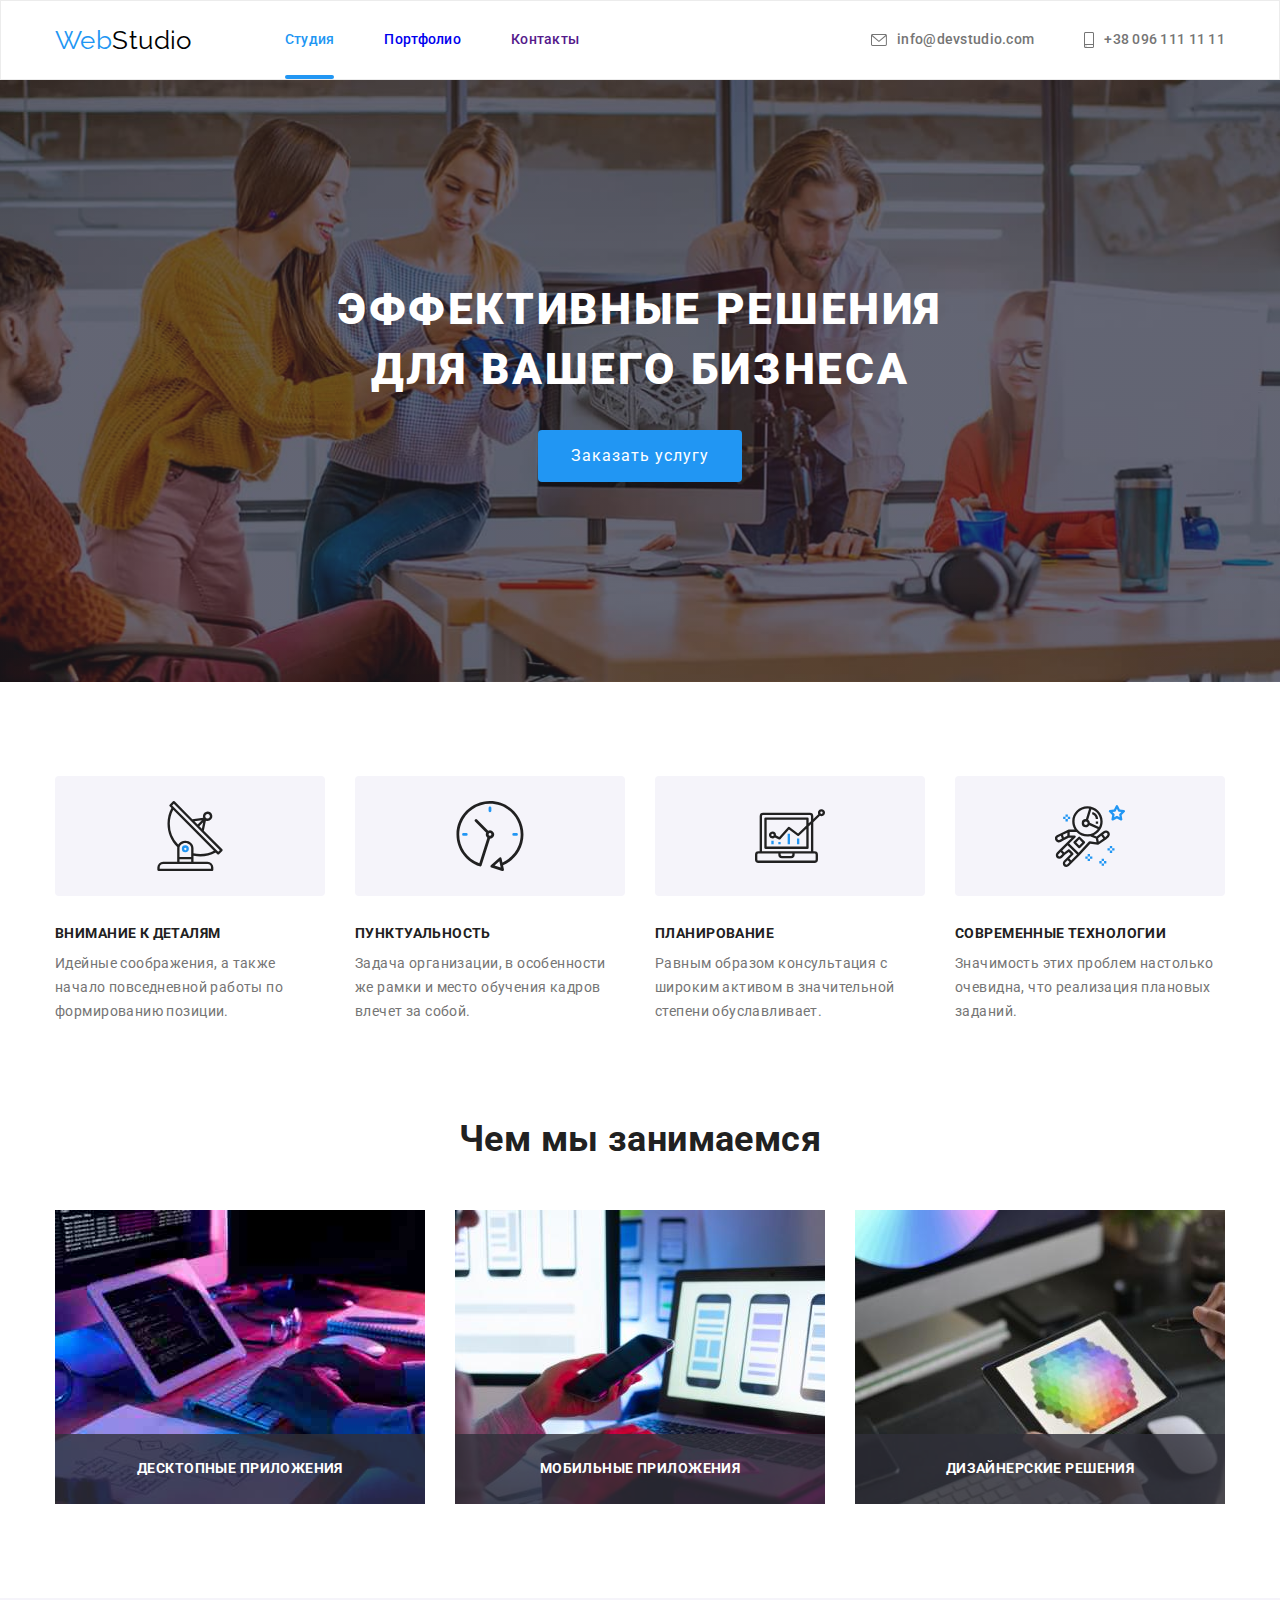
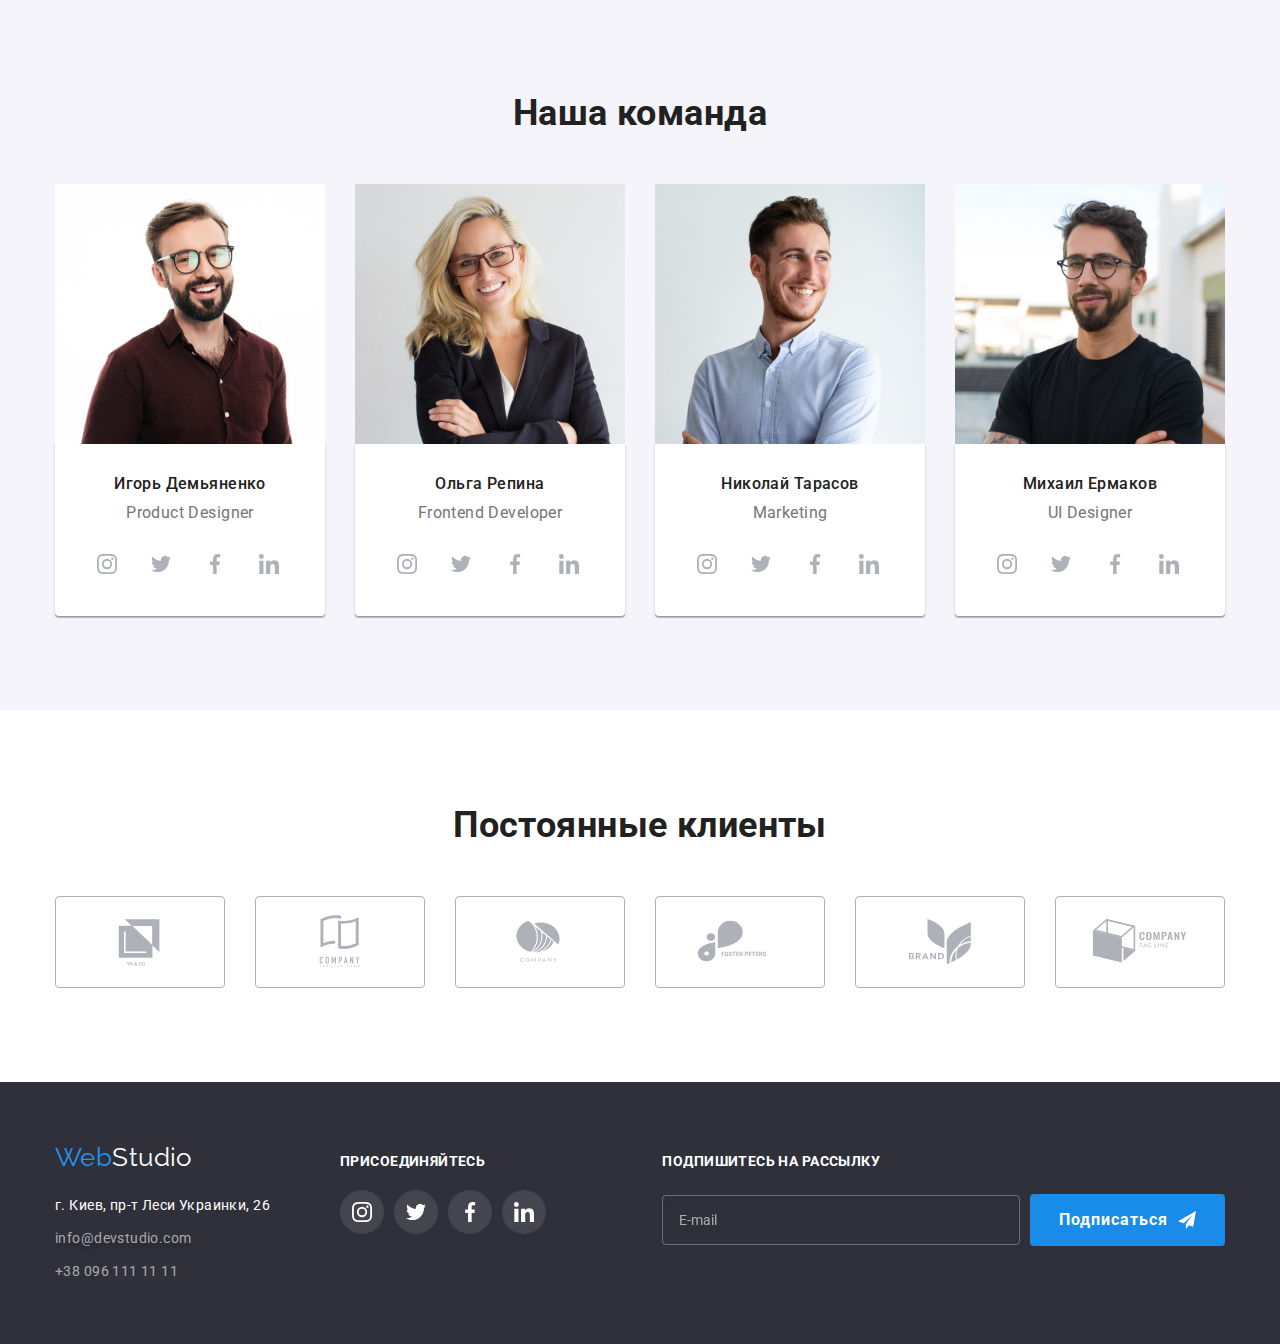
==== commit 03abe27e: "fix" ====
--- a/index.html
+++ b/index.html
@@ -13,7 +13,7 @@
 </head>
 <body>
   <header class="header">
-    <div class="container container--flex">
+    <div class="container header-container--flex">
       <nav class="main-nav"> 
         <a href="./index.html" class="logo logo--blue" lang="en">Web<span class="logo logo--black ">Studio</span></a>
         <ul class="site-nav">
@@ -299,8 +299,8 @@
       </div>
     </section>
   </main>
-  <footer>
-    <div class="container container--flex">
+  <footer class="footer">
+    <div class="container footer-container--flex">
       <div>
         <a href="./index.html" class="logo logo--blue" lang="en">Web<span class="logo logo--white ">Studio</span></a>
         <address class="address">
--- a/css/main.min.css
+++ b/css/main.min.css
@@ -1,2 +1,2 @@
-body{margin:0;background-color:#fff;color:#757575;font-family:Roboto, sans-serif;font-size:14px;line-height:1.71;letter-spacing:0.03em}.container{margin-left:auto;margin-right:auto;padding-left:15px;padding-right:15px;width:1200px}.qualities-list__title,.content-team__title{margin-bottom:10px}.section{padding-top:94px;padding-bottom:94px}.banner--hide,.section__title--hide,.social-network-list--hide,.buttun-text--hide{position:absolute;width:1px;height:1px;margin:-1px;border:0;padding:0;white-space:nowrap;-webkit-clip-path:inset(100%);clip-path:inset(100%);clip:rect(0 0 0 0);overflow:hidden}ul{margin:0;padding:0;list-style:none}h1,h2,h3{font-size:14px}h1,h2,h3{margin-top:0;margin-bottom:0}p{margin-top:0;margin-bottom:0}.buttun--primary,.buttun--secondary,.buttun--close,.buttun--submit,.buttun--flex{cursor:pointer;font-size:16px;border-radius:4px;border:1px solid transparent;-webkit-transition:background-color 250ms cubic-bezier(0.4, 0, 0.2, 1),color 250ms cubic-bezier(0.4, 0, 0.2, 1),-webkit-box-shadow 250ms cubic-bezier(0.4, 0, 0.2, 1);transition:background-color 250ms cubic-bezier(0.4, 0, 0.2, 1),color 250ms cubic-bezier(0.4, 0, 0.2, 1),-webkit-box-shadow 250ms cubic-bezier(0.4, 0, 0.2, 1);transition:background-color 250ms cubic-bezier(0.4, 0, 0.2, 1),color 250ms cubic-bezier(0.4, 0, 0.2, 1),box-shadow 250ms cubic-bezier(0.4, 0, 0.2, 1);transition:background-color 250ms cubic-bezier(0.4, 0, 0.2, 1),color 250ms cubic-bezier(0.4, 0, 0.2, 1),box-shadow 250ms cubic-bezier(0.4, 0, 0.2, 1),-webkit-box-shadow 250ms cubic-bezier(0.4, 0, 0.2, 1)}.buttun--primary{display:inline-block;color:#fff;background-color:#2196f3;line-height:1.88;letter-spacing:0.06em;padding:10px 32px;text-align:center}.buttun--primary:hover,.buttun--primary:focus{background-color:#188ce8}.buttun--secondary{display:inline-block;color:#212121;background-color:#f5f4fa;font-weight:500;line-height:1.63;padding:6px 22px;min-width:73px;min-height:38px;text-align:center}.buttun--secondary:hover,.buttun--secondary:focus{color:#fff;background-color:#2196f3;-webkit-box-shadow:0px 3px 1px rgba(0,0,0,0.1),0px 1px 2px rgba(0,0,0,0.08),0px 2px 2px rgba(0,0,0,0.12);box-shadow:0px 3px 1px rgba(0,0,0,0.1),0px 1px 2px rgba(0,0,0,0.08),0px 2px 2px rgba(0,0,0,0.12);border-radius:4px}.buttun--close{position:absolute;right:8px;top:8px;display:-webkit-box;display:-ms-flexbox;display:flex;-webkit-box-align:center;-ms-flex-align:center;align-items:center;-webkit-box-pack:center;-ms-flex-pack:center;justify-content:center;height:30px;width:30px;padding:0;border-radius:50%;background:#ffffff;border:1px solid rgba(0,0,0,0.1);color:#000000;-webkit-transition:color 250ms cubic-bezier(0.4, 0, 0.2, 1);transition:color 250ms cubic-bezier(0.4, 0, 0.2, 1)}.buttun--close:hover,.buttun--close:focus{color:#2196f3}.buttun__svg{width:18px;height:18px;fill:currentColor}.buttun--submit{display:inline-block;padding:10px 55px 10px 55px;font-weight:bold;line-height:1.875;letter-spacing:0.06em;color:#fff;background:#188ce8;-webkit-box-shadow:0px 4px 4px rgba(0,0,0,0.15);box-shadow:0px 4px 4px rgba(0,0,0,0.15)}.buttun--flex{display:-webkit-box;display:-ms-flexbox;display:flex;-webkit-box-align:center;-ms-flex-align:center;align-items:center;text-align:center;padding:10px 28px;margin-left:10px;font-weight:bold;line-height:1.875;letter-spacing:0.06em;color:#fff;background:#188ce8}.buttun__svg-send{width:18px;height:18px;margin-left:10px}.backdrop{position:fixed;top:0;left:0;width:100%;height:100%;background-color:rgba(0,0,0,0.2);z-index:3;-webkit-transform:scale(1);transform:scale(1);-webkit-transition:opacity 250ms cubic-bezier(0.4, 0, 0.2, 1),-webkit-transform 250ms cubic-bezier(0.4, 0, 0.2, 1);transition:opacity 250ms cubic-bezier(0.4, 0, 0.2, 1),-webkit-transform 250ms cubic-bezier(0.4, 0, 0.2, 1);transition:opacity 250ms cubic-bezier(0.4, 0, 0.2, 1),transform 250ms cubic-bezier(0.4, 0, 0.2, 1);transition:opacity 250ms cubic-bezier(0.4, 0, 0.2, 1),transform 250ms cubic-bezier(0.4, 0, 0.2, 1),-webkit-transform 250ms cubic-bezier(0.4, 0, 0.2, 1)}.backdrop--is-hidden{opacity:0;pointer-events:none;-webkit-transform:scale(0);transform:scale(0);-webkit-transition:opacity 250ms cubic-bezier(0.4, 0, 0.2, 1),-webkit-transform 250ms cubic-bezier(0.4, 0, 0.2, 1);transition:opacity 250ms cubic-bezier(0.4, 0, 0.2, 1),-webkit-transform 250ms cubic-bezier(0.4, 0, 0.2, 1);transition:opacity 250ms cubic-bezier(0.4, 0, 0.2, 1),transform 250ms cubic-bezier(0.4, 0, 0.2, 1);transition:opacity 250ms cubic-bezier(0.4, 0, 0.2, 1),transform 250ms cubic-bezier(0.4, 0, 0.2, 1),-webkit-transform 250ms cubic-bezier(0.4, 0, 0.2, 1)}.modal{position:absolute;left:50%;top:50%;-webkit-transform:translate(-50%, -50%);transform:translate(-50%, -50%);width:528px;padding:40px;background:#fff;-webkit-box-shadow:0px 1px 3px rgba(0,0,0,0.12),0px 1px 1px rgba(0,0,0,0.14),0px 2px 1px rgba(0,0,0,0.2);box-shadow:0px 1px 3px rgba(0,0,0,0.12),0px 1px 1px rgba(0,0,0,0.14),0px 2px 1px rgba(0,0,0,0.2);border-radius:4px}.form{width:448px;margin:0 auto 0 auto;text-align:center}.form__field{display:-webkit-box;display:-ms-flexbox;display:flex;position:relative;-webkit-box-orient:vertical;-webkit-box-direction:normal;-ms-flex-direction:column;flex-direction:column;margin-top:10px;text-align:left}textarea{width:100%;height:120px;padding:12px 16px;resize:none;border:1px solid rgba(33,33,33,0.2);border-radius:4px;-webkit-transition:border 250ms cubic-bezier(0.4, 0, 0.2, 1);transition:border 250ms cubic-bezier(0.4, 0, 0.2, 1)}.form__field input{margin:0;padding:12px 0 12px 42px;border:1px solid rgba(33,33,33,0.2);border-radius:4px;-webkit-transition:border 250ms cubic-bezier(0.4, 0, 0.2, 1);transition:border 250ms cubic-bezier(0.4, 0, 0.2, 1)}.form__text-lable{font-size:12px;line-height:1.16;letter-spacing:0.01em;margin-bottom:4px}.form__field textarea::-webkit-input-placeholder{line-height:1.14;letter-spacing:0.01em;color:rgba(117,117,117,0.5)}.form__field textarea:-ms-input-placeholder{line-height:1.14;letter-spacing:0.01em;color:rgba(117,117,117,0.5)}.form__field textarea::-ms-input-placeholder{line-height:1.14;letter-spacing:0.01em;color:rgba(117,117,117,0.5)}.form__field textarea::placeholder{line-height:1.14;letter-spacing:0.01em;color:rgba(117,117,117,0.5)}.form__title{margin-bottom:12px;font-size:20px;line-height:1.15;text-align:center;color:#212121}.form__checkbox-agreement-conditions{display:-webkit-box;display:-ms-flexbox;display:flex;-webkit-box-align:center;-ms-flex-align:center;align-items:center;-webkit-box-pack:center;-ms-flex-pack:center;justify-content:center;margin-top:20px;margin-bottom:30px}.form__checkbox-agreement-conditions input[type='checkbox']{-webkit-appearance:none;-moz-appearance:none;appearance:none;position:absolute;width:16px;height:15px;bottom:126px;left:52px}.form__text,.form__checkbox-link{line-height:1.71}.form__text{margin-left:7px}.form__checkbox-link{-webkit-text-decoration-line:underline;text-decoration-line:underline;color:#2196f3}.form__icon-check{width:16px;height:15px;border:2px solid #212121;border-radius:2px;-webkit-transform:scale(0.9);transform:scale(0.9)}.form__checkbox:checked+.form__icon-check{border-color:#2196f3;background-origin:border-box;background-color:#2196f3;-webkit-box-shadow:0px 4px 4px rgba(0,0,0,0.25);box-shadow:0px 4px 4px rgba(0,0,0,0.25);-webkit-transform:scale(1);transform:scale(1);-webkit-transition:background-color 250ms cubic-bezier(0.4, 0, 0.2, 1),border-color 250ms cubic-bezier(0.4, 0, 0.2, 1),-webkit-box-shadow 250ms cubic-bezier(0.4, 0, 0.2, 1),-webkit-transform 250ms cubic-bezier(0.4, 0, 0.2, 1);transition:background-color 250ms cubic-bezier(0.4, 0, 0.2, 1),border-color 250ms cubic-bezier(0.4, 0, 0.2, 1),-webkit-box-shadow 250ms cubic-bezier(0.4, 0, 0.2, 1),-webkit-transform 250ms cubic-bezier(0.4, 0, 0.2, 1);transition:background-color 250ms cubic-bezier(0.4, 0, 0.2, 1),box-shadow 250ms cubic-bezier(0.4, 0, 0.2, 1),border-color 250ms cubic-bezier(0.4, 0, 0.2, 1),transform 250ms cubic-bezier(0.4, 0, 0.2, 1);transition:background-color 250ms cubic-bezier(0.4, 0, 0.2, 1),box-shadow 250ms cubic-bezier(0.4, 0, 0.2, 1),border-color 250ms cubic-bezier(0.4, 0, 0.2, 1),transform 250ms cubic-bezier(0.4, 0, 0.2, 1),-webkit-box-shadow 250ms cubic-bezier(0.4, 0, 0.2, 1),-webkit-transform 250ms cubic-bezier(0.4, 0, 0.2, 1)}.form__svg-phone,.form__svg-mail,.form__svg-human{position:absolute;width:18px;height:18px;top:29px;left:12px;fill:#000000;-webkit-transition:fill 250ms cubic-bezier(0.4, 0, 0.2, 1);transition:fill 250ms cubic-bezier(0.4, 0, 0.2, 1)}.form__field:focus-within>.form__svg-phone,.form__field:hover>.form__svg-phone,.form__field:focus-within>.form__svg-mail,.form__field:hover>.form__svg-mail,.form__field:focus-within>.form__svg-human,.form__field:hover>.form__svg-human{fill:#2196f3}.form__field input:hover,.form__field textarea:hover,.form__field input:focus-within,.form__field textarea:focus-within{outline:#2196f3;border:1px solid #2196f3}.header{position:fixed;top:0;left:0;width:100%;height:80px;background-color:#fff;border:1px solid #ececec;z-index:2}.logo{font-family:Raleway, sans-serif;font-size:26px;line-height:1.19;text-decoration:none}.logo--blue{color:#2196f3}.logo--black{color:#000}.container--flex,.main-nav{display:-webkit-box;display:-ms-flexbox;display:flex;-webkit-box-align:center;-ms-flex-align:center;align-items:center}.site-nav{display:-webkit-box;display:-ms-flexbox;display:flex;margin-left:93px}.site-nav__link{display:block;padding-top:32px;padding-bottom:32px;color:var(--tiile-text-color);font-weight:500;line-height:1.14;letter-spacing:0.02em;text-decoration:none;-webkit-transition:color 250ms cubic-bezier(0.4, 0, 0.2, 1);transition:color 250ms cubic-bezier(0.4, 0, 0.2, 1)}.site-nav .site-nav__link:hover,.site-nav .site-nav__link:focus{color:#2196f3}.site-nav__link--current{position:relative;color:#2196f3}.site-nav__link--current::after{position:absolute;bottom:0;left:0;display:block;content:'';height:4px;width:100%;margin-top:28px;background:#2196f3;border-radius:2px}.contact-header .contact-header__item+.contact-header__item,.site-nav__item+.site-nav__item{margin-left:50px}.contact-header{display:-webkit-box;display:-ms-flexbox;display:flex;margin-left:auto}.contact-header__link{display:-webkit-box;display:-ms-flexbox;display:flex;-webkit-box-align:center;-ms-flex-align:center;align-items:center;padding-top:32px;padding-bottom:32px;color:#757575;font-weight:500;line-height:1.14;letter-spacing:0.02em;text-decoration:none;-webkit-transition:color 250ms cubic-bezier(0.4, 0, 0.2, 1);transition:color 250ms cubic-bezier(0.4, 0, 0.2, 1)}.contact-header .contact-header__link:hover,.contact-header .contact-header__link:focus{color:#2196f3}.contact-header__svg-email{width:16px;height:12px;margin-right:10px;fill:currentColor}.contact-header__svg-tell{width:10px;height:16px;margin-right:10px;fill:currentColor}.hero{max-width:1600px;margin-left:auto;margin-right:auto;background-color:#2f303a;background-image:-webkit-gradient(linear, left top, right top, from(rgba(47,48,58,0.4)), to(rgba(47,48,58,0.4))),url(../images/baner.jpg);background-image:linear-gradient(to right, rgba(47,48,58,0.4), rgba(47,48,58,0.4)),url(../images/baner.jpg);background-repeat:no-repeat;background-position:center;background-size:cover;text-align:center;padding:200px 0}.hero__title{margin-bottom:30px;color:#fff;font-weight:900;font-size:44px;line-height:1.36;letter-spacing:0.06em;text-transform:uppercase}.qualities-list,.doing-list,.team-list{display:-webkit-box;display:-ms-flexbox;display:flex}.qualities-list__item+.qualities-list__item,.doing-list__item+.doing-list__item,.team-list__item+.team-list__item{margin-left:30px}.qualities-list__item,.team-list___item{width:270px}.qualities-list__title{color:#212121;line-height:1.14;text-transform:uppercase}.qualities-list__icon-svg{display:-webkit-box;display:-ms-flexbox;display:flex;-webkit-box-align:center;-ms-flex-align:center;align-items:center;-webkit-box-pack:center;-ms-flex-pack:center;justify-content:center;height:120px;background-color:#f5f4fa;border-radius:4px;margin-bottom:30px}.qualities-list__svg-qualities{width:70px;height:70px}.section__title{margin-bottom:50px;color:#212121;font-size:36px;line-height:1.17;text-align:center}.section__doing{padding-top:0;padding-bottom:94px}.card-image--no-gap{display:block}.doing-list__item{width:370px}.product-thumb{position:relative}.box{position:absolute;bottom:0;right:0;display:-webkit-box;display:-ms-flexbox;display:flex;-webkit-box-align:center;-ms-flex-align:center;align-items:center;-webkit-box-pack:center;-ms-flex-pack:center;justify-content:center;text-align:center;width:370px;height:70px;background:rgba(47,48,58,0.8)}.box__title{color:#fff;line-height:1.14;text-transform:uppercase;margin:0}.section--background-color-grey{text-align:center;background-color:#f5f4fa}.content-team{padding:30px;background-color:#fff;-webkit-box-shadow:0px 1px 3px rgba(0,0,0,0.12),0px 1px 1px rgba(0,0,0,0.14),0px 2px 1px rgba(0,0,0,0.2);box-shadow:0px 1px 3px rgba(0,0,0,0.12),0px 1px 1px rgba(0,0,0,0.14),0px 2px 1px rgba(0,0,0,0.2);border-radius:0px 0px 4px 4px}.content-team__title{color:#212121;font-weight:500}.content-team__title,.content-team__text{font-size:16px;line-height:1.19}.content-team .social-network-list__svg{height:20px;width:20px;fill:currentColor}.content-team .social-network-list__link{color:#afb1b8;background-color:transparent;-webkit-transition:color 250ms cubic-bezier(0.4, 0, 0.2, 1),background-color 250ms cubic-bezier(0.4, 0, 0.2, 1);transition:color 250ms cubic-bezier(0.4, 0, 0.2, 1),background-color 250ms cubic-bezier(0.4, 0, 0.2, 1)}.content-team .social-network-list__link:hover,.content-team .social-network-list__link:focus{color:#fff;background-color:#2196f3}.regular-customers-list{display:-webkit-box;display:-ms-flexbox;display:flex}.regular-customers-list__svg-company{width:106px;height:60px;fill:currentColor}.regular-customers-list__link-company{display:-webkit-box;display:-ms-flexbox;display:flex;-webkit-box-align:center;-ms-flex-align:center;align-items:center;-webkit-box-pack:center;-ms-flex-pack:center;justify-content:center;width:170px;height:92px;border:1px solid #afb1b8;border-radius:4px;color:#afb1b8;-webkit-transition:color 250ms cubic-bezier(0.4, 0, 0.2, 1),border 250ms cubic-bezier(0.4, 0, 0.2, 1);transition:color 250ms cubic-bezier(0.4, 0, 0.2, 1),border 250ms cubic-bezier(0.4, 0, 0.2, 1)}.regular-customers-list .regular-customers-list__link-company:hover,.regular-customers-list .regular-customers-list__link-company:focus{border:1px solid #2196f3;color:#2196f3}.regular-customers-list__item+.regular-customers-list__item{margin-left:30px}.section__portfolio{padding-top:88px;padding-bottom:100px}.filter-list{display:-webkit-box;display:-ms-flexbox;display:flex;-webkit-box-pack:center;-ms-flex-pack:center;justify-content:center;margin-bottom:34px}.filter-list__item+.filter-list__item{margin-left:8px}.portfolio-list{display:-webkit-box;display:-ms-flexbox;display:flex;-ms-flex-wrap:wrap;flex-wrap:wrap}.portfolio-list__item{-ms-flex-preferred-size:calc((100% - 60px) / 3);flex-basis:calc((100% - 60px) / 3);margin-right:30px;margin-bottom:30px;background:#fff}.portfolio-list__item:nth-child(3n){margin-right:0}.portfolio-list__item:nth-last-child(-n+3){margin-bottom:0}.portfolio-list__link{display:block;text-decoration:none;-webkit-transition:-webkit-box-shadow 250ms cubic-bezier(0.4, 0, 0.2, 1);transition:-webkit-box-shadow 250ms cubic-bezier(0.4, 0, 0.2, 1);transition:box-shadow 250ms cubic-bezier(0.4, 0, 0.2, 1);transition:box-shadow 250ms cubic-bezier(0.4, 0, 0.2, 1), -webkit-box-shadow 250ms cubic-bezier(0.4, 0, 0.2, 1)}.portfolio-list__link:hover,.portfolio-list__link:focus{-webkit-box-shadow:0px 1px 1px rgba(0,0,0,0.12),0px 4px 4px rgba(0,0,0,0.06),1px 4px 6px rgba(0,0,0,0.16);box-shadow:0px 1px 1px rgba(0,0,0,0.12),0px 4px 4px rgba(0,0,0,0.06),1px 4px 6px rgba(0,0,0,0.16)}.content-portfolio{padding:20px 24px;border-right-width:1px;border-right-style:solid;border-right-color:#eeeeee;border-left-width:1px;border-left-style:solid;border-left-color:#eeeeee;border-bottom-width:1px;border-bottom-style:solid;border-bottom-color:#eeeeee}.content-portfolio__title{margin:0 0 4px 0;color:#212121;font-size:18px;line-height:2;letter-spacing:0.06em;border-right-width:1px}.content-portfolio__text{font-size:16px;line-height:1.88;border-right-width:1px;color:#757575}.section__portfolio .product-thumb{position:relative;overflow:hidden}.product-overlay{position:absolute;top:0;left:0;-webkit-transform:translateY(294px);transform:translateY(294px);width:100%;height:100%;padding:63px 24px;font-size:18px;line-height:1.55;color:#fff;background-color:rgba(33,150,243,0.9);opacity:0;-webkit-transition:-webkit-transform 250ms cubic-bezier(0.4, 0, 0.2, 1);transition:-webkit-transform 250ms cubic-bezier(0.4, 0, 0.2, 1);transition:transform 250ms cubic-bezier(0.4, 0, 0.2, 1);transition:transform 250ms cubic-bezier(0.4, 0, 0.2, 1), -webkit-transform 250ms cubic-bezier(0.4, 0, 0.2, 1)}.portfolio-list__link:hover .product-overlay,.portfolio-list__link:focus .product-overlay{-webkit-transform:translateY(0);transform:translateY(0);opacity:1}footer{background-color:#2f303a;padding-top:60px;padding-bottom:60px}.container--flex{-webkit-box-align:baseline;-ms-flex-align:baseline;align-items:baseline}.address{margin-top:20px;font-style:normal}.logo--white{color:#fff}.address__location{color:#fff;line-height:1.71}.contact-footer__link{color:rgba(255,255,255,0.6);line-height:1.71;text-decoration:none}.contact-footer__link--shadow{text-shadow:0px 4px 4px rgba(0,0,0,0.25)}.contact-footer__item,.address__location{margin-bottom:9px;display:block}.contact-footer__item:nth-child(2){margin-bottom:0}.social-network-footer{margin-left:70px}.social-network-footer__titel{line-height:1.14;text-transform:uppercase;color:#fff}.social-network-list{display:-webkit-box;display:-ms-flexbox;display:flex;margin-top:20px}.social-network-list__link{display:-webkit-box;display:-ms-flexbox;display:flex;-webkit-box-align:center;-ms-flex-align:center;align-items:center;-webkit-box-pack:center;-ms-flex-pack:center;justify-content:center;height:44px;width:44px;border-radius:50%;background-color:rgba(255,255,255,0.1);-webkit-transition:background-color 250ms cubic-bezier(0.4, 0, 0.2, 1);transition:background-color 250ms cubic-bezier(0.4, 0, 0.2, 1)}.social-network-list__link:hover,.social-network-list__link:focus{background-color:#2196f3}.social-network-list__svg{height:20px;width:20px;fill:#fff}.social-network-list__item+.social-network-list__item{margin-left:10px}.form-footer{margin-left:auto}.form-footer__text{line-height:1.142;text-transform:uppercase;color:#fff}.grup{display:-webkit-box;display:-ms-flexbox;display:flex;-webkit-box-align:baseline;-ms-flex-align:baseline;align-items:baseline;margin-top:20px}.grup__form-field input{width:358px;height:50px;padding:15px 0 15px 16px;line-height:1.25;color:rgba(255,255,255,0.6);background-color:inherit;border:1px solid rgba(255,255,255,0.3);-webkit-filter:drop-shadow(0px 4px 4px rgba(0,0,0,0.15));filter:drop-shadow(0px 4px 4px rgba(0,0,0,0.15));border-radius:4px;-webkit-transition:border 250ms cubic-bezier(0.4, 0, 0.2, 1);transition:border 250ms cubic-bezier(0.4, 0, 0.2, 1)}.grup__form-field input::-webkit-input-placeholder{line-height:1.25;color:rgba(255,255,255,0.6)}.grup__form-field input:-ms-input-placeholder{line-height:1.25;color:rgba(255,255,255,0.6)}.grup__form-field input::-ms-input-placeholder{line-height:1.25;color:rgba(255,255,255,0.6)}.grup__form-field input::placeholder{line-height:1.25;color:rgba(255,255,255,0.6)}
+body{margin:0;background-color:#fff;color:#757575;font-family:Roboto, sans-serif;font-size:14px;line-height:1.71;letter-spacing:0.03em}.container{margin-left:auto;margin-right:auto;padding-left:15px;padding-right:15px;width:1200px}.qualities-list__title,.content-team__title{margin-bottom:10px}.section{padding-top:94px;padding-bottom:94px}.banner--hide,.section__title--hide,.social-network-list--hide,.buttun-text--hide{position:absolute;width:1px;height:1px;margin:-1px;border:0;padding:0;white-space:nowrap;-webkit-clip-path:inset(100%);clip-path:inset(100%);clip:rect(0 0 0 0);overflow:hidden}ul{margin:0;padding:0;list-style:none}h1,h2,h3{font-size:14px}h1,h2,h3{margin-top:0;margin-bottom:0}p{margin-top:0;margin-bottom:0}.buttun--primary,.buttun--secondary,.buttun--close,.buttun--submit,.buttun--flex{cursor:pointer;font-size:16px;border-radius:4px;border:1px solid transparent;-webkit-transition:background-color 250ms cubic-bezier(0.4, 0, 0.2, 1),color 250ms cubic-bezier(0.4, 0, 0.2, 1),-webkit-box-shadow 250ms cubic-bezier(0.4, 0, 0.2, 1);transition:background-color 250ms cubic-bezier(0.4, 0, 0.2, 1),color 250ms cubic-bezier(0.4, 0, 0.2, 1),-webkit-box-shadow 250ms cubic-bezier(0.4, 0, 0.2, 1);transition:background-color 250ms cubic-bezier(0.4, 0, 0.2, 1),color 250ms cubic-bezier(0.4, 0, 0.2, 1),box-shadow 250ms cubic-bezier(0.4, 0, 0.2, 1);transition:background-color 250ms cubic-bezier(0.4, 0, 0.2, 1),color 250ms cubic-bezier(0.4, 0, 0.2, 1),box-shadow 250ms cubic-bezier(0.4, 0, 0.2, 1),-webkit-box-shadow 250ms cubic-bezier(0.4, 0, 0.2, 1)}.buttun--primary{display:inline-block;color:#fff;background-color:#2196f3;line-height:1.88;letter-spacing:0.06em;padding:10px 32px;text-align:center}.buttun--primary:hover,.buttun--primary:focus{background-color:#188ce8}.buttun--secondary{display:inline-block;color:#212121;background-color:#f5f4fa;font-weight:500;line-height:1.63;padding:6px 22px;min-width:73px;min-height:38px;text-align:center}.buttun--secondary:hover,.buttun--secondary:focus{color:#fff;background-color:#2196f3;-webkit-box-shadow:0px 3px 1px rgba(0,0,0,0.1),0px 1px 2px rgba(0,0,0,0.08),0px 2px 2px rgba(0,0,0,0.12);box-shadow:0px 3px 1px rgba(0,0,0,0.1),0px 1px 2px rgba(0,0,0,0.08),0px 2px 2px rgba(0,0,0,0.12);border-radius:4px}.buttun--close{position:absolute;right:8px;top:8px;display:-webkit-box;display:-ms-flexbox;display:flex;-webkit-box-align:center;-ms-flex-align:center;align-items:center;-webkit-box-pack:center;-ms-flex-pack:center;justify-content:center;height:30px;width:30px;padding:0;border-radius:50%;background:#fff;border:1px solid rgba(0,0,0,0.1);color:#000;-webkit-transition:color 250ms cubic-bezier(0.4, 0, 0.2, 1);transition:color 250ms cubic-bezier(0.4, 0, 0.2, 1)}.buttun--close:hover,.buttun--close:focus{color:#2196f3}.buttun__svg{width:18px;height:18px;fill:currentColor}.buttun--submit{display:inline-block;padding:10px 55px 10px 55px;font-weight:bold;line-height:1.875;letter-spacing:0.06em;color:#fff;background:#188ce8;-webkit-box-shadow:0px 4px 4px rgba(0,0,0,0.15);box-shadow:0px 4px 4px rgba(0,0,0,0.15)}.buttun--flex{display:-webkit-box;display:-ms-flexbox;display:flex;-webkit-box-align:center;-ms-flex-align:center;align-items:center;text-align:center;padding:10px 28px;margin-left:10px;font-weight:bold;line-height:1.875;letter-spacing:0.06em;color:#fff;background:#188ce8}.buttun__svg-send{width:18px;height:18px;margin-left:10px}.backdrop{position:fixed;top:0;left:0;width:100%;height:100%;background-color:rgba(0,0,0,0.2);z-index:3;-webkit-transform:scale(1);transform:scale(1);-webkit-transition:opacity 250ms cubic-bezier(0.4, 0, 0.2, 1),-webkit-transform 250ms cubic-bezier(0.4, 0, 0.2, 1);transition:opacity 250ms cubic-bezier(0.4, 0, 0.2, 1),-webkit-transform 250ms cubic-bezier(0.4, 0, 0.2, 1);transition:opacity 250ms cubic-bezier(0.4, 0, 0.2, 1),transform 250ms cubic-bezier(0.4, 0, 0.2, 1);transition:opacity 250ms cubic-bezier(0.4, 0, 0.2, 1),transform 250ms cubic-bezier(0.4, 0, 0.2, 1),-webkit-transform 250ms cubic-bezier(0.4, 0, 0.2, 1)}.backdrop--is-hidden{opacity:0;pointer-events:none;-webkit-transform:scale(0);transform:scale(0);-webkit-transition:opacity 250ms cubic-bezier(0.4, 0, 0.2, 1),-webkit-transform 250ms cubic-bezier(0.4, 0, 0.2, 1);transition:opacity 250ms cubic-bezier(0.4, 0, 0.2, 1),-webkit-transform 250ms cubic-bezier(0.4, 0, 0.2, 1);transition:opacity 250ms cubic-bezier(0.4, 0, 0.2, 1),transform 250ms cubic-bezier(0.4, 0, 0.2, 1);transition:opacity 250ms cubic-bezier(0.4, 0, 0.2, 1),transform 250ms cubic-bezier(0.4, 0, 0.2, 1),-webkit-transform 250ms cubic-bezier(0.4, 0, 0.2, 1)}.modal{position:absolute;left:50%;top:50%;-webkit-transform:translate(-50%, -50%);transform:translate(-50%, -50%);width:528px;padding:40px;background:#fff;-webkit-box-shadow:0px 1px 3px rgba(0,0,0,0.12),0px 1px 1px rgba(0,0,0,0.14),0px 2px 1px rgba(0,0,0,0.2);box-shadow:0px 1px 3px rgba(0,0,0,0.12),0px 1px 1px rgba(0,0,0,0.14),0px 2px 1px rgba(0,0,0,0.2);border-radius:4px}.form{width:448px;margin:0 auto 0 auto;text-align:center}.form__field{display:-webkit-box;display:-ms-flexbox;display:flex;position:relative;-webkit-box-orient:vertical;-webkit-box-direction:normal;-ms-flex-direction:column;flex-direction:column;margin-top:10px;text-align:left}textarea{width:100%;height:120px;padding:12px 16px;resize:none;border:1px solid rgba(33,33,33,0.2);border-radius:4px;-webkit-transition:border 250ms cubic-bezier(0.4, 0, 0.2, 1);transition:border 250ms cubic-bezier(0.4, 0, 0.2, 1)}.form__field input{margin:0;padding:12px 0 12px 42px;border:1px solid rgba(33,33,33,0.2);border-radius:4px;-webkit-transition:border 250ms cubic-bezier(0.4, 0, 0.2, 1);transition:border 250ms cubic-bezier(0.4, 0, 0.2, 1)}.form__text-lable{font-size:12px;line-height:1.16;letter-spacing:0.01em;margin-bottom:4px}.form__field textarea::-webkit-input-placeholder{line-height:1.14;letter-spacing:0.01em;color:rgba(117,117,117,0.5)}.form__field textarea:-ms-input-placeholder{line-height:1.14;letter-spacing:0.01em;color:rgba(117,117,117,0.5)}.form__field textarea::-ms-input-placeholder{line-height:1.14;letter-spacing:0.01em;color:rgba(117,117,117,0.5)}.form__field textarea::placeholder{line-height:1.14;letter-spacing:0.01em;color:rgba(117,117,117,0.5)}.form__title{margin-bottom:12px;font-size:20px;line-height:1.15;text-align:center;color:#212121}.form__checkbox-agreement-conditions{display:-webkit-box;display:-ms-flexbox;display:flex;-webkit-box-align:center;-ms-flex-align:center;align-items:center;-webkit-box-pack:center;-ms-flex-pack:center;justify-content:center;margin-top:20px;margin-bottom:30px}.form__checkbox-agreement-conditions input[type='checkbox']{-webkit-appearance:none;-moz-appearance:none;appearance:none;position:absolute;width:16px;height:15px;bottom:126px;left:52px}.form__text,.form__checkbox-link{line-height:1.71}.form__text{margin-left:7px}.form__checkbox-link{-webkit-text-decoration-line:underline;text-decoration-line:underline;color:#2196f3}.form__icon-check{width:16px;height:15px;border:2px solid #212121;border-radius:2px;-webkit-transform:scale(0.9);transform:scale(0.9)}.form__checkbox:checked+.form__icon-check{border-color:#2196f3;background-origin:border-box;background-color:#2196f3;-webkit-box-shadow:0px 4px 4px rgba(0,0,0,0.25);box-shadow:0px 4px 4px rgba(0,0,0,0.25);-webkit-transform:scale(1);transform:scale(1);-webkit-transition:background-color 250ms cubic-bezier(0.4, 0, 0.2, 1),border-color 250ms cubic-bezier(0.4, 0, 0.2, 1),-webkit-box-shadow 250ms cubic-bezier(0.4, 0, 0.2, 1),-webkit-transform 250ms cubic-bezier(0.4, 0, 0.2, 1);transition:background-color 250ms cubic-bezier(0.4, 0, 0.2, 1),border-color 250ms cubic-bezier(0.4, 0, 0.2, 1),-webkit-box-shadow 250ms cubic-bezier(0.4, 0, 0.2, 1),-webkit-transform 250ms cubic-bezier(0.4, 0, 0.2, 1);transition:background-color 250ms cubic-bezier(0.4, 0, 0.2, 1),box-shadow 250ms cubic-bezier(0.4, 0, 0.2, 1),border-color 250ms cubic-bezier(0.4, 0, 0.2, 1),transform 250ms cubic-bezier(0.4, 0, 0.2, 1);transition:background-color 250ms cubic-bezier(0.4, 0, 0.2, 1),box-shadow 250ms cubic-bezier(0.4, 0, 0.2, 1),border-color 250ms cubic-bezier(0.4, 0, 0.2, 1),transform 250ms cubic-bezier(0.4, 0, 0.2, 1),-webkit-box-shadow 250ms cubic-bezier(0.4, 0, 0.2, 1),-webkit-transform 250ms cubic-bezier(0.4, 0, 0.2, 1)}.form__svg-phone,.form__svg-mail,.form__svg-human{position:absolute;width:18px;height:18px;top:29px;left:12px;fill:#000;-webkit-transition:fill 250ms cubic-bezier(0.4, 0, 0.2, 1);transition:fill 250ms cubic-bezier(0.4, 0, 0.2, 1)}.form__field:focus-within>.form__svg-phone,.form__field:hover>.form__svg-phone,.form__field:focus-within>.form__svg-mail,.form__field:hover>.form__svg-mail,.form__field:focus-within>.form__svg-human,.form__field:hover>.form__svg-human{fill:#2196f3}.form__field input:hover,.form__field textarea:hover,.form__field input:focus-within,.form__field textarea:focus-within{outline:#2196f3;border:1px solid #2196f3}.header{position:fixed;top:0;left:0;width:100%;height:80px;background-color:#fff;border:1px solid #ececec;z-index:2}.logo{font-family:Raleway, sans-serif;font-size:26px;line-height:1.19;text-decoration:none}.logo--blue{color:#2196f3}.logo--black{color:#000}.header-container--flex,.main-nav{display:-webkit-box;display:-ms-flexbox;display:flex;-webkit-box-align:center;-ms-flex-align:center;align-items:center}.site-nav{display:-webkit-box;display:-ms-flexbox;display:flex;margin-left:93px}.site-nav__link{display:block;padding-top:31px;padding-bottom:31px;color:.site-nav__link tiile-text-color;font-weight:500;line-height:1.14;letter-spacing:0.02em;text-decoration:none;-webkit-transition:color 250ms cubic-bezier(0.4, 0, 0.2, 1);transition:color 250ms cubic-bezier(0.4, 0, 0.2, 1)}.site-nav .site-nav__link:hover,.site-nav .site-nav__link:focus{color:#2196f3}.site-nav__link--current{position:relative;color:#2196f3}.site-nav__link--current::after{position:absolute;bottom:0;left:0;display:block;content:'';height:4px;width:100%;margin-top:28px;background:#2196f3;border-radius:2px}.contact-header .contact-header__item+.contact-header__item,.site-nav__item+.site-nav__item{margin-left:50px}.contact-header{display:-webkit-box;display:-ms-flexbox;display:flex;margin-left:auto}.contact-header__link{display:-webkit-box;display:-ms-flexbox;display:flex;-webkit-box-align:center;-ms-flex-align:center;align-items:center;padding-top:31px;padding-bottom:31px;color:#757575;font-weight:500;line-height:1.14;letter-spacing:0.02em;text-decoration:none;-webkit-transition:color 250ms cubic-bezier(0.4, 0, 0.2, 1);transition:color 250ms cubic-bezier(0.4, 0, 0.2, 1)}.contact-header .contact-header__link:hover,.contact-header .contact-header__link:focus{color:#2196f3}.contact-header__svg-email{width:16px;height:12px;margin-right:10px;fill:currentColor}.contact-header__svg-tell{width:10px;height:16px;margin-right:10px;fill:currentColor}.hero{max-width:1600px;margin-left:auto;margin-right:auto;background-color:#2f303a;background-image:-webkit-gradient(linear, left top, right top, from(rgba(47,48,58,0.4)), to(rgba(47,48,58,0.4))),url(../images/hiro.jpg);background-image:linear-gradient(to right, rgba(47,48,58,0.4), rgba(47,48,58,0.4)),url(../images/hiro.jpg);background-repeat:no-repeat;background-position:center;background-size:cover;text-align:center;padding:200px 0}.hero__title{margin-bottom:30px;color:#fff;font-weight:900;font-size:44px;line-height:1.36;letter-spacing:0.06em;text-transform:uppercase}.qualities-list,.doing-list,.team-list{display:-webkit-box;display:-ms-flexbox;display:flex}.qualities-list__item+.qualities-list__item,.doing-list__item+.doing-list__item,.team-list__item+.team-list__item{margin-left:30px}.qualities-list__item,.team-list___item{width:270px}.qualities-list__title{color:#212121;line-height:1.14;text-transform:uppercase}.qualities-list__icon-svg{display:-webkit-box;display:-ms-flexbox;display:flex;-webkit-box-align:center;-ms-flex-align:center;align-items:center;-webkit-box-pack:center;-ms-flex-pack:center;justify-content:center;height:120px;background-color:#f5f4fa;border-radius:4px;margin-bottom:30px}.qualities-list__svg-qualities{width:70px;height:70px}.section__title{margin-bottom:50px;color:#212121;font-size:36px;line-height:1.17;text-align:center}.section__doing{padding-top:0;padding-bottom:94px}.card-image--no-gap{display:block}.doing-list__item{width:370px}.product-thumb{position:relative}.box{position:absolute;bottom:0;right:0;display:-webkit-box;display:-ms-flexbox;display:flex;-webkit-box-align:center;-ms-flex-align:center;align-items:center;-webkit-box-pack:center;-ms-flex-pack:center;justify-content:center;text-align:center;width:370px;height:70px;background:rgba(47,48,58,0.8)}.box__title{color:#fff;line-height:1.14;text-transform:uppercase;margin:0}.section--background-color-grey{text-align:center;background-color:#f5f4fa}.content-team{padding:30px;background-color:#fff;-webkit-box-shadow:0px 1px 3px rgba(0,0,0,0.12),0px 1px 1px rgba(0,0,0,0.14),0px 2px 1px rgba(0,0,0,0.2);box-shadow:0px 1px 3px rgba(0,0,0,0.12),0px 1px 1px rgba(0,0,0,0.14),0px 2px 1px rgba(0,0,0,0.2);border-radius:0px 0px 4px 4px}.content-team__title{color:#212121;font-weight:500}.content-team__title,.content-team__text{font-size:16px;line-height:1.19}.content-team .social-network-list__svg{height:20px;width:20px;fill:currentColor}.content-team .social-network-list__link{color:#afb1b8;background-color:transparent;-webkit-transition:color 250ms cubic-bezier(0.4, 0, 0.2, 1),background-color 250ms cubic-bezier(0.4, 0, 0.2, 1);transition:color 250ms cubic-bezier(0.4, 0, 0.2, 1),background-color 250ms cubic-bezier(0.4, 0, 0.2, 1)}.content-team .social-network-list__link:hover,.content-team .social-network-list__link:focus{color:#fff;background-color:#2196f3}.regular-customers-list{display:-webkit-box;display:-ms-flexbox;display:flex}.regular-customers-list__svg-company{width:106px;height:60px;fill:currentColor}.regular-customers-list__link-company{display:-webkit-box;display:-ms-flexbox;display:flex;-webkit-box-align:center;-ms-flex-align:center;align-items:center;-webkit-box-pack:center;-ms-flex-pack:center;justify-content:center;width:170px;height:92px;border:1px solid #afb1b8;border-radius:4px;color:#afb1b8;-webkit-transition:color 250ms cubic-bezier(0.4, 0, 0.2, 1),border 250ms cubic-bezier(0.4, 0, 0.2, 1);transition:color 250ms cubic-bezier(0.4, 0, 0.2, 1),border 250ms cubic-bezier(0.4, 0, 0.2, 1)}.regular-customers-list .regular-customers-list__link-company:hover,.regular-customers-list .regular-customers-list__link-company:focus{border:1px solid #2196f3;color:#2196f3}.regular-customers-list__item+.regular-customers-list__item{margin-left:30px}.section__portfolio{padding-top:88px;padding-bottom:100px}.filter-list{display:-webkit-box;display:-ms-flexbox;display:flex;-webkit-box-pack:center;-ms-flex-pack:center;justify-content:center;margin-bottom:34px}.filter-list__item+.filter-list__item{margin-left:8px}.portfolio-list{display:-webkit-box;display:-ms-flexbox;display:flex;-ms-flex-wrap:wrap;flex-wrap:wrap}.portfolio-list__item{-ms-flex-preferred-size:calc((100% - 60px) / 3);flex-basis:calc((100% - 60px) / 3);margin-right:30px;margin-bottom:30px;background:#fff}.portfolio-list__item:nth-child(3n){margin-right:0}.portfolio-list__item:nth-last-child(-n+3){margin-bottom:0}.portfolio-list__link{display:block;text-decoration:none;-webkit-transition:-webkit-box-shadow 250ms cubic-bezier(0.4, 0, 0.2, 1);transition:-webkit-box-shadow 250ms cubic-bezier(0.4, 0, 0.2, 1);transition:box-shadow 250ms cubic-bezier(0.4, 0, 0.2, 1);transition:box-shadow 250ms cubic-bezier(0.4, 0, 0.2, 1), -webkit-box-shadow 250ms cubic-bezier(0.4, 0, 0.2, 1)}.portfolio-list__link:hover,.portfolio-list__link:focus{-webkit-box-shadow:0px 1px 1px rgba(0,0,0,0.12),0px 4px 4px rgba(0,0,0,0.06),1px 4px 6px rgba(0,0,0,0.16);box-shadow:0px 1px 1px rgba(0,0,0,0.12),0px 4px 4px rgba(0,0,0,0.06),1px 4px 6px rgba(0,0,0,0.16)}.content-portfolio{padding:20px 24px;border-right-width:1px;border-right-style:solid;border-right-color:#eee;border-left-width:1px;border-left-style:solid;border-left-color:#eee;border-bottom-width:1px;border-bottom-style:solid;border-bottom-color:#eee}.content-portfolio__title{margin:0 0 4px 0;color:#212121;font-size:18px;line-height:2;letter-spacing:0.06em;border-right-width:1px}.content-portfolio__text{font-size:16px;line-height:1.88;border-right-width:1px;color:#757575}.section__portfolio .product-thumb{position:relative;overflow:hidden}.product-overlay{position:absolute;top:0;left:0;-webkit-transform:translateY(294px);transform:translateY(294px);width:100%;height:100%;padding:63px 24px;font-size:18px;line-height:1.55;color:#fff;background-color:rgba(33,150,243,0.9);opacity:0;-webkit-transition:-webkit-transform 250ms cubic-bezier(0.4, 0, 0.2, 1);transition:-webkit-transform 250ms cubic-bezier(0.4, 0, 0.2, 1);transition:transform 250ms cubic-bezier(0.4, 0, 0.2, 1);transition:transform 250ms cubic-bezier(0.4, 0, 0.2, 1), -webkit-transform 250ms cubic-bezier(0.4, 0, 0.2, 1)}.portfolio-list__link:hover .product-overlay,.portfolio-list__link:focus .product-overlay{-webkit-transform:translateY(0);transform:translateY(0);opacity:1}footer{background-color:#2f303a;padding-top:60px;padding-bottom:60px}.footer-container--flex{display:-webkit-box;display:-ms-flexbox;display:flex;-webkit-box-align:baseline;-ms-flex-align:baseline;align-items:baseline}.address{margin-top:20px;font-style:normal}.logo--white{color:#fff}.address__location{color:#fff;line-height:1.71}.contact-footer__link{color:rgba(255,255,255,0.6);line-height:1.71;text-decoration:none}.contact-footer__link--shadow{text-shadow:0px 4px 4px rgba(0,0,0,0.25)}.contact-footer__item,.address__location{margin-bottom:9px;display:block}.contact-footer__item:nth-child(2){margin-bottom:0}.social-network-footer{margin-left:70px}.social-network-footer__titel{line-height:1.14;text-transform:uppercase;color:#fff}.social-network-list{display:-webkit-box;display:-ms-flexbox;display:flex;margin-top:20px}.social-network-list__link{display:-webkit-box;display:-ms-flexbox;display:flex;-webkit-box-align:center;-ms-flex-align:center;align-items:center;-webkit-box-pack:center;-ms-flex-pack:center;justify-content:center;height:44px;width:44px;border-radius:50%;background-color:rgba(255,255,255,0.1);-webkit-transition:background-color 250ms cubic-bezier(0.4, 0, 0.2, 1);transition:background-color 250ms cubic-bezier(0.4, 0, 0.2, 1)}.social-network-list__link:hover,.social-network-list__link:focus{background-color:#2196f3}.social-network-list__svg{height:20px;width:20px;fill:#fff}.social-network-list__item+.social-network-list__item{margin-left:10px}.form-footer{margin-left:auto}.form-footer__text{line-height:1.142;text-transform:uppercase;color:#fff}.grup{display:-webkit-box;display:-ms-flexbox;display:flex;-webkit-box-align:baseline;-ms-flex-align:baseline;align-items:baseline;margin-top:20px}.grup__form-field input{width:358px;height:50px;padding:15px 0 15px 16px;line-height:1.25;color:rgba(255,255,255,0.6);background-color:inherit;border:1px solid rgba(255,255,255,0.3);-webkit-filter:drop-shadow(0px 4px 4px rgba(0,0,0,0.15));filter:drop-shadow(0px 4px 4px rgba(0,0,0,0.15));border-radius:4px;-webkit-transition:border 250ms cubic-bezier(0.4, 0, 0.2, 1);transition:border 250ms cubic-bezier(0.4, 0, 0.2, 1)}.grup__form-field input::-webkit-input-placeholder{line-height:1.25;color:rgba(255,255,255,0.6)}.grup__form-field input:-ms-input-placeholder{line-height:1.25;color:rgba(255,255,255,0.6)}.grup__form-field input::-ms-input-placeholder{line-height:1.25;color:rgba(255,255,255,0.6)}.grup__form-field input::placeholder{line-height:1.25;color:rgba(255,255,255,0.6)}
 /*# sourceMappingURL=main.min.css.map */